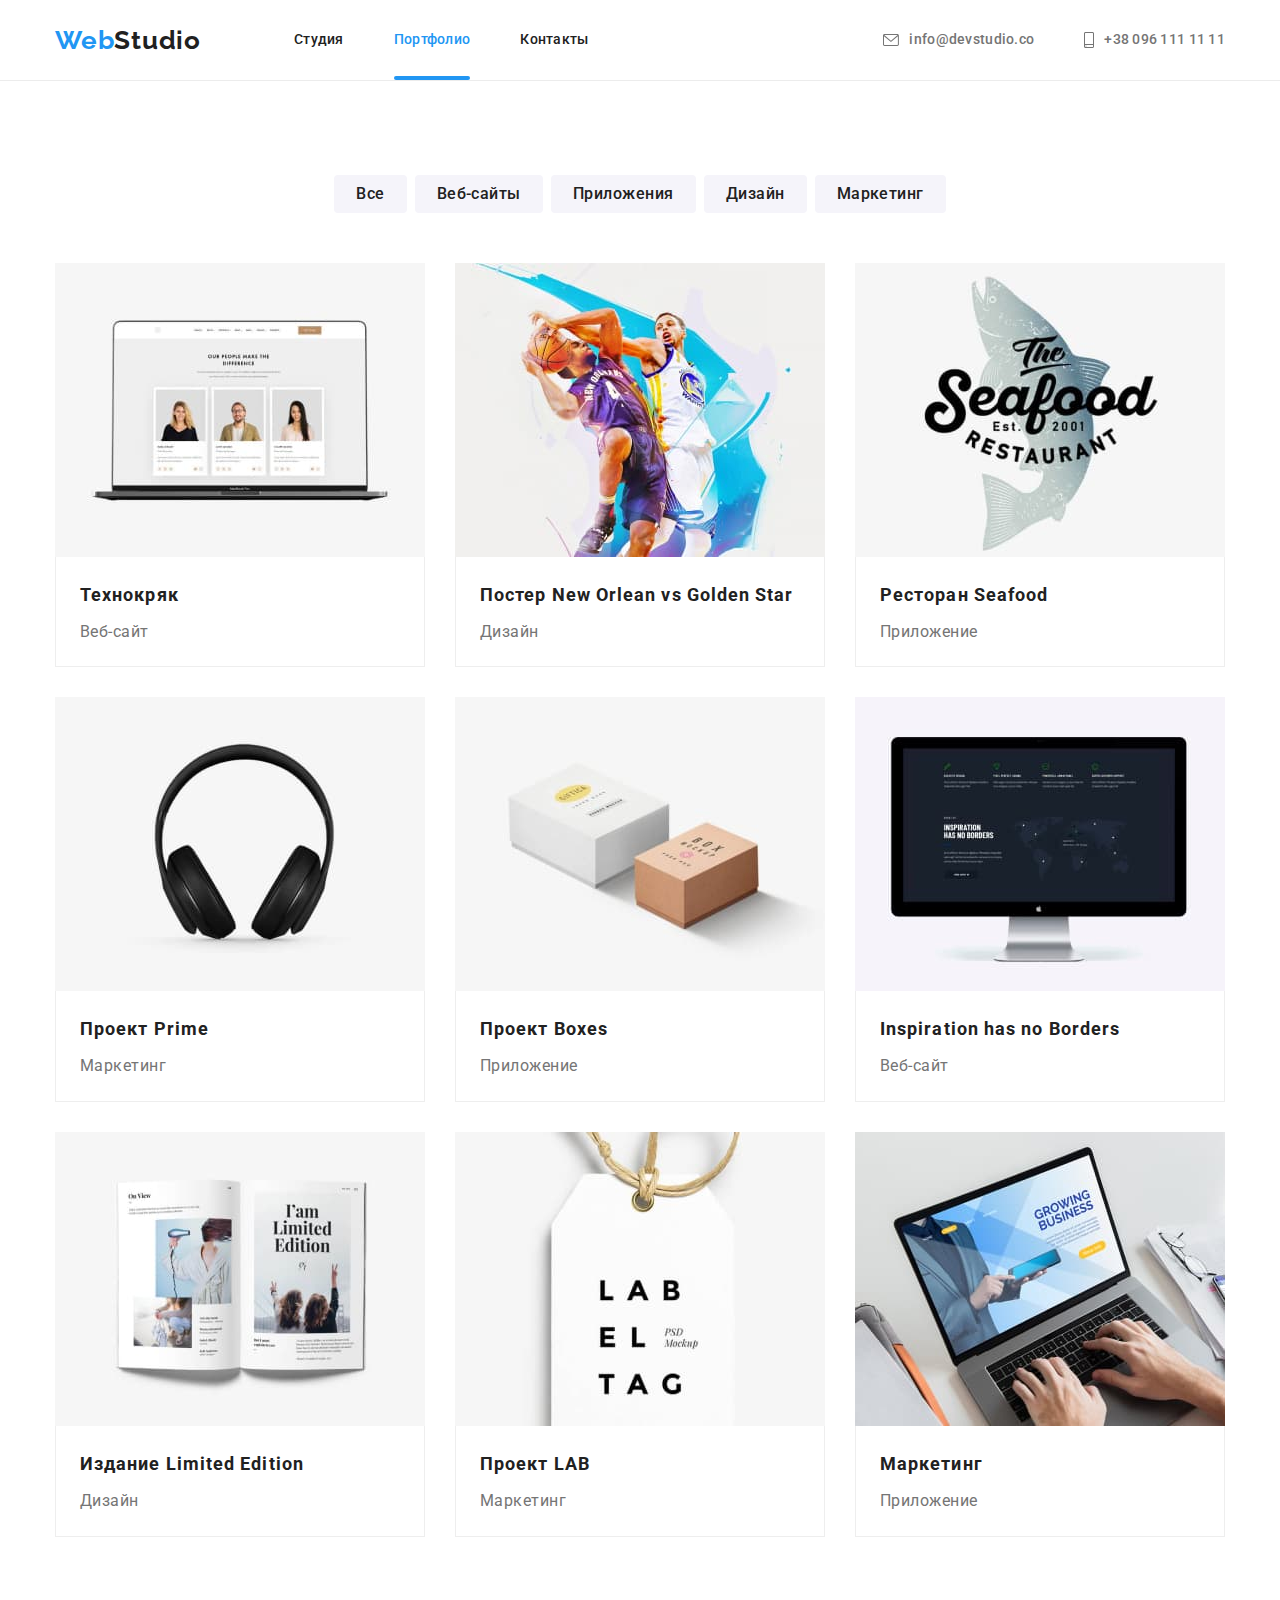
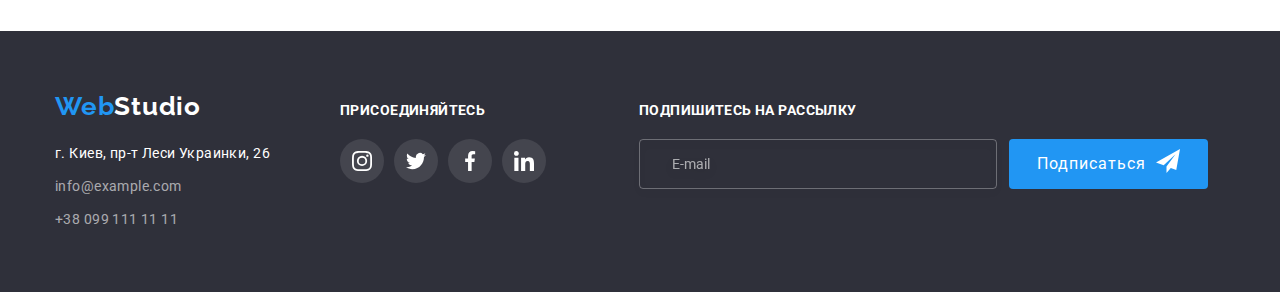
==== portfolio.html @ 31f130ba "скопійовано дз 7" ====
<!DOCTYPE html>
<html lang="ru">
  <head>
    <meta charset="UTF-8" />
    <meta http-equiv="X-UA-Compatible" content="IE=edge" />
    <meta name="viewport" content="width=device-width, initial-scale=1.0" />
    <title>Portfolio</title>
    <link
      rel="stylesheet"
      href="https://cdnjs.cloudflare.com/ajax/libs/modern-normalize/1.1.0/modern-normalize.min.css"
    />
    <link
      href="https://fonts.googleapis.com/css2?family=Raleway:wght@700&family=Roboto:wght@400;500;700;900&display=swap"
      rel="stylesheet"
    />
    <link rel="stylesheet" href="./css/main.min.css" />
  </head>
  <body>
    <!-- шапка страницы -->
	<header class="page-header">
		<div class="container page-header__container">
			<nav class="nav">
				<a href="./" class="logo">Web<span class="logo__part">Studio</span></a>
				<!-- навигация по сайту -->
				<ul class="nav__list list">
					<li class="nav__item">
						<a href="./index.html" class="nav__link ">Студия </a>
					</li>
					<li class="nav__item">
						<a href="./portfolio.html" class="nav__link nav__link--current">Портфолио</a>
					</li>
					<li class="nav__item">
						<a href="" class="nav__link">Контакты</a>
					</li>
				</ul>
			</nav>
	
			<!-- связаться c нами -->
			<ul class="contacts list">
				<li class="contacts__item">
					<a href="mailto:info@devstudio.com" class="contacts__link">
						<svg class="contacts__icon" width="16px" height="12px">
							<use href="./images/symbol-defs.svg#icon-mail"></use>
						</svg>
						info@devstudio.co
					</a>
				</li>
				<li class="contacts__item">
					<a href="tel:+380961111111" class="contacts__link">
						<svg class="contacts__icon" width="10px" height="16px">
							<use href="./images/symbol-defs.svg#icon-smartphone"></use>
						</svg>
						+38 096 111 11 11</a>
				</li>
			</ul>
		</div>
	</header>
    <main>
      <!-- Наши работы -->
      <section class="section project">
        <div class="container">
          <h1 class="visually-hidden">Наши работы</h1>
          <ul class="filter list">
            <li class="filter__item"><button class="filter__btn" type="button">Все</button></li>
            <li class="filter__item"><button class="filter__btn" type="button">Веб-сайты</button></li>
            <li class="filter__item"><button class="filter__btn" type="button">Приложения</button></li>
            <li class="filter__item"><button class="filter__btn" type="button">Дизайн</button></li>
            <li class="filter__item"><button class="filter__btn" type="button">Маркетинг</button></li>
          </ul>
          <ul class="project__list list">
            <li class="project__item">
              <a href="#" class="project__link">
                <div class="project__overlay">
                  <img
                    src="./images/portfolio/laptop.jpg"
                    alt="ноутбук"
                    width="370"
                  />
                  <div class="project__thumb">
                    <p class="project__description">
                      Ресурс предлагает комплексные предложения с разным уровнем
                      функционала и сервисов. Все это позволит посетителю
                      получить исчерпывающие сведения о компании или частном
                      лице.
                    </p>
                  </div>
                </div>
                <div class=" project__wraper">
                  <h2 class="project__title">Технокряк</h2>
                  <p class="project__text">Веб-сайт</p>
                </div>
              </a>
            </li>
            <li class="project__item">
              <a href="" class="project__link">
                <div class="project__overlay">
                  <img
                    src="./images/portfolio/basketballer.jpg"
                    alt="два баскетболиста"
                    width="370"
                  />
                  <div class="project__thumb">
                    <p class="project__description">
                      Ресурс предлагает комплексные предложения с разным уровнем
                      функционала и сервисов. Все это позволит посетителю
                      получить исчерпывающие сведения о компании или частном
                      лице.
                    </p>
                  </div>
                </div>
                <div class="project__wraper">
                  <h2 class="project__title">Постер New Orlean vs Golden Star</h2>
                  <p class="project__text">Дизайн</p>
                </div>
              </a>
            </li>
            <li class="project__item">
              <a href="#" class="project__link">
                <div class="project__overlay">
                  <img
                    src="./images/portfolio/seafood.jpg"
                    alt="рыба"
                    width="370"
                  />
                  <div class="project__thumb">
                    <p class="project__description">
                      Ресурс предлагает комплексные предложения с разным уровнем
                      функционала и сервисов. Все это позволит посетителю
                      получить исчерпывающие сведения о компании или частном
                      лице.
                    </p>
                  </div>
                </div>
                <div class="project__wraper">
                  <h2 class="project__title">Ресторан Seafood</h2>
                  <p class="project__text">Приложение</p>
                </div>
              </a>
            </li>
            <li class="project__item">
              <a href="" class="project__link">
                <div class="project__overlay">
                  <img
                    src="./images/portfolio/headphones.jpg"
                    alt="наушники"
                    width="370"
                  />
                  <div class="project__thumb">
                    <p class="project__description">
                      Ресурс предлагает комплексные предложения с разным уровнем
                      функционала и сервисов. Все это позволит посетителю
                      получить исчерпывающие сведения о компании или частном
                      лице.
                    </p>
                  </div>
                </div>
                <div class="project__wraper">
                  <h2 class="project__title">Проект Prime</h2>
                  <p class="project__text">Маркетинг</p>
                </div>
              </a>
            </li>
            <li class="project__item">
              <a href="#" class="project__link">
                <div class="project__overlay">
                  <img
                    src="./images/portfolio/boxes.jpg"
                    alt="две коробки"
                    width="370"
                  />
                  <div class="project__thumb">
                    <p class="project__description">
                      Ресурс предлагает комплексные предложения с разным уровнем
                      функционала и сервисов. Все это позволит посетителю
                      получить исчерпывающие сведения о компании или частном
                      лице.
                    </p>
                  </div>
                </div>
                <div class="project__wraper">
                  <h2 class="project__title">Проект Boxes</h2>
                  <p class="project__text">Приложение</p>
                </div>
              </a>
            </li>
            <li class="project__item">
              <a href="#" class="project__link">
                <div class="project__overlay">
                  <img
                    src="./images/portfolio/monitor.jpg"
                    alt="монитор"
                    width="370"
                  />
                  <div class="project__thumb">
                    <p class="project__description">
                      Ресурс предлагает комплексные предложения с разным уровнем
                      функционала и сервисов. Все это позволит посетителю
                      получить исчерпывающие сведения о компании или частном
                      лице.
                    </p>
                  </div>
                </div>
                <div class="project__wraper">
                  <h2 class="project__title">Inspiration has no Borders</h2>
                  <p class="project__text">Веб-сайт</p>
                </div>
              </a>
            </li>
            <li class="project__item">
              <a href="#" class="project__link">
                <div class="project__overlay">
                  <img
                    src="./images/portfolio/magazine.jpg"
                    alt="журнал"
                    width="370"
                  />
                  <div class="project__thumb">
                    <p class="project__description">
                      Ресурс предлагает комплексные предложения с разным уровнем
                      функционала и сервисов. Все это позволит посетителю
                      получить исчерпывающие сведения о компании или частном
                      лице.
                    </p>
                  </div>
                </div>
                <div class="project__wraper">
                  <h2 class="project__title">Издание Limited Edition</h2>
                  <p class="project__text">Дизайн</p>
                </div>
              </a>
            </li>
            <li class="project__item">
              <a href="#" class="project__link">
                <div class="project__overlay">
                  <img
                    src="./images/portfolio/label.jpg"
                    alt="ярлык"
                    width="370"
                  />
                  <div class="project__thumb">
                    <p class="project__description">
                      Ресурс предлагает комплексные предложения с разным уровнем
                      функционала и сервисов. Все это позволит посетителю
                      получить исчерпывающие сведения о компании или частном
                      лице.
                    </p>
                  </div>
                </div>
                <div class="project__wraper">
                  <h2 class="project__title">Проект LAB</h2>
                  <p class="project__text">Маркетинг</p>
                </div>
              </a>
            </li>
            <li class="project__item">
              <a href="#" class="project__link">
                <div class="project__overlay">
                  <img
                    src="./images/portfolio/hands.jpg"
                    alt="руки на ноутбуке"
                    width="370"
                  />
                  <div class="project__thumb">
                    <p class="project__description">
                      Ресурс предлагает комплексные предложения с разным уровнем
                      функционала и сервисов. Все это позволит посетителю
                      получить исчерпывающие сведения о компании или частном
                      лице.
                    </p>
                  </div>
                </div>
                <div class="project__wraper">
                  <h2 class="project__title">Маркетинг</h2>
                  <p class="project__text">Приложение</p>
                </div>
              </a>
            </li>
          </ul>
        </div>
      </section>
    </main>
	<footer class="footer">
		<div class="container footer__container">
			<div class="footer__item">
				<a href="./" class="logo logo--footer">Web<span class="logo__part logo__part--footer">Studio</span></a>
				<address class="address">
					<ul class="address__list list">
						<li class="address__item">
							<a class="address__link address__link--color " href="https://www.google.com.ua/maps/"
								target="_blank" rel="noopener noreferrer">г. Киев, пр-т Леси Украинки, 26</a>
						</li>
						<li class="address__item">
							<a class="address__link" href="mailto:info@example.com">info@example.com</a><br />
						</li>
						<li class="address__item">
							<a class="address__link" href="tel:+380991111111">+38 099 111 11 11</a>
						</li>
					</ul>
				</address>
			</div>
			<div class="join">
				<p class="footer-title">присоединяйтесь</p>
				<ul class="social list">
					<li class="social__items">
						<a href="" class="social__link" aria-label="instagram">
							<svg class="social__icon" width="20px" height="20px">
								<use href="./images/symbol-defs.svg#icon-instagram"></use>
							</svg>
						</a>
					</li>
					<li class="social__items">
						<a href="" class="social__link" aria-label="twitter">
							<svg class="social__icon" width="20px" height="20px">
								<use href="./images/symbol-defs.svg#icon-twitter"></use>
							</svg>
						</a>
					</li>
					<li class="social__items">
						<a href="" class="social__link">
							<svg class="social__icon" width="20px" height="20px" aria-label="facebook">
								<use href="./images/symbol-defs.svg#icon-facebook"></use>
							</svg>
						</a>
					</li>
					<li class="social__items">
						<a href="" class="social__link">
							<svg class="social__icon" width="20px" height="20px" aria-label="linkedin">
								<use href="./images/symbol-defs.svg#icon-linkedin"></use>
							</svg>
						</a>
					</li>
				</ul>
			</div>
	
			<div class="subscribe">
				<p class="footer-title ">подпишитесь на рассылку</p>
	
				<form class="subscribe__form">
					<label for="email-subscribe"></label>
					<input class="subscribe__input" type="email" name="email" id="email-subscribe" placeholder="E-mail" />
					<button class="subscribe__btn" type="submit">
						Подписаться
						<svg class="subscribe__icon" width="24px" height="24px">
							<use href="./images/symbol-defs_2.svg#icon-send"></use>
						</svg>
					</button>
				</form>
	
		</div>
	
	
		</div>
	</footer>
  </body>
</html>
---- css/main.min.css ----
@import"https://fonts.googleapis.com/css2?family=Raleway:ital,wght@0,700;1,700&family=Roboto:wght@400;500;700;900&display=swap";.subscribe__btn,.form__btn,.hero__button{display:inline-block;border-radius:4px;border:none;cursor:pointer;letter-spacing:.06em;margin-left:12px;font-size:16px;line-height:1.87;background-color:#2196f3;color:#fff;transition:box-shadow 250ms cubic-bezier(0.4, 0, 0.2, 1)}.subscribe__btn:focus,.form__btn:focus,.hero__button:focus,.subscribe__btn:hover,.form__btn:hover,.hero__button:hover{box-shadow:0px 4px 4px rgba(0,0,0,.15)}.filter,.client__link,.network__link,.skills__card,.nav{display:flex;align-items:center;justify-content:center}h1,h2,h3,p{margin:0;padding:0}img{display:block}a{text-decoration:none}.container{width:1200px;padding-left:15px;padding-right:15px;margin:0 auto}.visually-hidden{position:absolute;white-space:nowrap;width:1px;height:1px;overflow:hidden;border:0;padding:0;clip:rect(0 0 0 0);-webkit-clip-path:inset(50%);clip-path:inset(50%);margin:-1px}.section{padding:94px 0}.caption-section{color:#212121;font-weight:700;font-size:36px;line-height:1.17;text-align:center;margin-bottom:50px}.footer-title{text-transform:uppercase;color:#fff;line-height:1.14;font-weight:700}.list{list-style:none;margin:0;padding:0}.logo{display:block;color:#2196f3;font-family:Raleway,sans-serif;font-weight:700;font-size:26px;line-height:1.19;letter-spacing:.03em}.logo--footer{margin-bottom:20px}.logo__part{color:#212121}.logo__part--footer{color:#fff}.page-header{background-color:#fff;border-bottom:1px solid #ececec}.page-header__container{display:flex;align-items:center}.nav__list{display:flex;margin-left:93px}.nav__item:not(:last-child){margin-right:50px}.nav__link{color:#212121;font-weight:500;font-size:14px;line-height:1.14;letter-spacing:.02em;display:block;padding-top:32px;padding-bottom:32px;transition:color 250ms cubic-bezier(0.4, 0, 0.2, 1)}.nav__link:hover,.nav__link:focus{color:#2196f3}.nav__link--current{position:relative;color:#2196f3}.nav__link--current::after{display:block;content:" ";width:100%;height:4px;background-color:#2196f3;border-radius:2px;position:absolute;bottom:0;left:0}.contacts{margin-left:auto;padding-top:30px;padding-bottom:30px;display:flex}.contacts__item+.contacts__item{margin-left:50px}.contacts__link{display:flex;align-items:center;color:#757575;font-weight:500;font-size:14px;line-height:1.14;letter-spacing:.02em;transition:color 250ms cubic-bezier(0.4, 0, 0.2, 1)}.contacts__link:hover,.contacts__link:focus{color:#2196f3}.contacts__icon{fill:currentColor;margin-right:10px}.hero{max-width:1600px;margin-left:auto;margin-right:auto;background-color:#2f303a;background-image:linear-gradient(to right, rgba(47, 48, 58, 0.4), rgba(47, 48, 58, 0.4)),url(../images/overlay\ img.jpg);background-repeat:no-repeat;background-size:cover;background-position:center;padding-top:200px;padding-bottom:200px;text-align:center}.hero__title{color:#fff;font-weight:900;font-size:44px;line-height:1.36;text-transform:uppercase;letter-spacing:.06em;max-width:696px;margin:0 auto}.hero__button{margin-top:30px;padding:10px 32px}.skills{padding-top:89px;padding-bottom:0}.skills__list{display:flex}.skills__item:not(:last-child){margin-right:30px}.skills__card{width:270px;height:120px;margin-bottom:30px;background-color:#f5f4fa;border-radius:4px}.skills__title{color:#212121;font-weight:500;font-size:14px;line-height:1.17;text-transform:uppercase}.skills__text{max-width:270px;margin-top:10px}.work__list{display:flex;gap:30px}.work__item{position:relative}.work__text{font-weight:700;line-height:1.14;text-align:center;text-transform:uppercase;color:#fff;padding-top:27px;padding-bottom:27px;height:70px;width:100%;background-color:rgba(47,48,58,.8);position:absolute;bottom:0}.team{background-color:#f5f4fa}.team__list{display:flex;gap:30px}.worker{background-color:#fff;border-radius:0px 0px 4px 4px;transition:box-shadow 250ms cubic-bezier(0.4, 0, 0.2, 1)}.worker:hover,.worker:focus{box-shadow:0px 1px 3px rgba(0,0,0,.12),0px 1px 1px rgba(0,0,0,.14),0px 2px 1px rgba(0,0,0,.2)}.worker__field{text-align:center;padding-top:30px;padding-bottom:30px}.worker__name{color:#212121;font-weight:500;font-size:16px;line-height:1.19}.worker__job{font-size:16px;line-height:1.19;margin-top:10px}.network{display:flex;padding-left:32px;padding-right:32px;margin-top:16px}.network__item:not(:last-child){margin-right:10px}.network__link{width:44px;height:44px;border-radius:50px;background-color:#fff;color:#afb1b8;transition:background-color 250ms cubic-bezier(0.4, 0, 0.2, 1),color 250ms cubic-bezier(0.4, 0, 0.2, 1)}.network__link:hover,.network__link:focus{background-color:#2196f3;color:#fff}.network__icon{fill:currentColor}.client{display:flex;margin-top:50px}.client__item:not(:last-child){margin-right:30px}.client__link{width:170px;height:92px;border:1px solid #afb1b8;border-radius:4px;color:#afb1b8;transition:border-color 250ms cubic-bezier(0.4, 0, 0.2, 1),color 250ms cubic-bezier(0.4, 0, 0.2, 1)}.client__link:hover,.client__link:focus{border-color:#2196f3;color:#2196f3}.client__icon{fill:currentColor}.filter{margin-bottom:50px}.filter__btn{font-weight:500;font-size:16px;line-height:1.6;text-align:center;letter-spacing:.03em;color:#212121;background-color:#f5f4fa;border-radius:4px;cursor:pointer;border-color:#f5f4fa;border:none;padding:6px 22px;transition:color 250ms cubic-bezier(0.4, 0, 0.2, 1),background-color 250ms cubic-bezier(0.4, 0, 0.2, 1),border-color 250ms cubic-bezier(0.4, 0, 0.2, 1),box-shadow 250ms cubic-bezier(0.4, 0, 0.2, 1)}.filter__btn:hover,.filter__btn:focus{color:#fff;background-color:#2196f3;border-color:#2196f3;box-shadow:0px 3px 1px rgba(0,0,0,.1),0px 1px 2px rgba(0,0,0,.08),0px 2px 2px rgba(0,0,0,.12)}.filter__item:not(:last-child){margin-right:8px}.project__list{display:flex;flex-wrap:wrap}.project__item{margin-right:30px;margin-bottom:30px;transition:box-shadow 250ms cubic-bezier(0.4, 0, 0.2, 1)}.project__item:nth-child(3n){margin-right:0}.project__item:nth-last-child(-n+3){margin-bottom:0}.project__link{display:block;transition:box-shadow 250ms cubic-bezier(0.4, 0, 0.2, 1)}.project__link:hover,.project__link:focus{box-shadow:0px 1px 1px rgba(0,0,0,.12),0px 4px 4px rgba(0,0,0,.06),1px 4px 6px rgba(0,0,0,.16)}.project__thumb{position:absolute;bottom:-1px;left:0;width:100%;height:100%;background-color:rgba(33,150,243,.9);transition:transform 250ms cubic-bezier(0.4, 0, 0.2, 1);transform:translateY(100%)}.project__link:hover .project__thumb,.project__link:focus .project__thumb{transform:translateY(0%)}.project__wraper{background-color:#fff;border-style:solid;border-color:#eee;border-top-width:0px;border-bottom:1px solid #eee;border-left:1px solid #eee;border-right:1px solid #eee;padding-top:20px;padding-bottom:20px;padding-left:24px}.project__overlay{position:relative;overflow:hidden}.project__description{font-size:18px;line-height:1.55;color:#fff;text-align:left;padding:63px 24px}.project__title{font-weight:700;font-size:18px;line-height:2;letter-spacing:.06em;color:#212121}.project__text{font-size:16px;line-height:1.87;letter-spacing:.03em;color:#757575;margin-top:4px}.backdrop{position:fixed;top:0;bottom:0;left:0;right:0;background-color:rgba(0,0,0,.2);opacity:1;transition:all 250ms cubic-bezier(0.4, 0, 0.2, 1);z-index:20}.backdrop.is-hidden .modal{transform:translate(-50%, -50%) scale(0.9)}.modal{position:absolute;top:50%;left:50%;transform:translate(-50%, -50%) scale(1);width:528px;height:581px;background-color:#fff;box-shadow:0px 1px 3px rgba(0,0,0,.12),0px 1px 1px rgba(0,0,0,.14),0px 2px 1px rgba(0,0,0,.2);border-radius:4px;padding:40px}.modal__btn{display:flex;border-radius:50px;position:absolute;right:8px;top:8px;width:30px;height:30px;cursor:pointer;justify-content:center;align-items:center;border:1px solid rgba(0,0,0,.1);background-color:#fff;color:#000;transition:color 250ms cubic-bezier(0.4, 0, 0.2, 1)}.modal__btn:hover,.modal__btn:focus{color:#2196f3}.modal__icon{fill:currentColor}.form__title{font-weight:700;font-size:20px;line-height:1.15;text-align:center;color:#212121;margin-bottom:12px}.form__title::first-letter{text-transform:uppercase}.form__wrapper{display:flex;flex-direction:column}.form__wrapper:not(:last-child){margin-bottom:10px}.form__icon-wrapper{position:relative}.form__input{border:1px solid rgba(33,33,33,.2);border-radius:4px;height:40px;width:100%;padding-left:42px;outline:rgba(0,0,0,0);transition:border 250ms cubic-bezier(0.4, 0, 0.2, 1)}.form__input:focus{border:1px solid #2196f3}.form__icon{position:absolute;top:50%;left:12px;transform:translatey(-50%);fill:#000;transition:fill 250ms cubic-bezier(0.4, 0, 0.2, 1)}.form__input:focus~.form__icon{fill:#2196f3}.form__label{line-height:1.17;margin-bottom:4px;letter-spacing:.01em;font-size:12px;color:#757575}.form__textarea{border:1px solid rgba(33,33,33,.2);border-radius:4px;height:120px;width:100%;padding:12px 16px;resize:none;outline:rgba(0,0,0,0);transition:border 250ms cubic-bezier(0.4, 0, 0.2, 1)}.form__textarea:focus{border:1px solid #2196f3}.form__textarea::-moz-placeholder{color:rgba(117,117,117,.5)}.form__textarea:-ms-input-placeholder{color:rgba(117,117,117,.5)}.form__textarea::placeholder{color:rgba(117,117,117,.5)}.checkbox{display:flex;justify-content:center;margin-top:20px}.checkbox__icon{border:1.7px solid #000;border-radius:4px;margin-right:8px;transition:border 250ms cubic-bezier(0.4, 0, 0.2, 1)}.checkbox__input{position:absolute;width:1px;height:1px;margin:-1px;bottom:0;padding:0;clip:rect(0 0 0 0);overflow:hidden}.checkbox__input:checked+.checkbox__label .checkbox__icon{background-color:#2196f3;border:1.7px solid #2196f3}.checkbox__label{font-size:14px;line-height:1.7;display:flex;align-items:center;color:#757575}.checkbox__link{text-decoration:underline;color:#2196f3}.form__btn{display:flex;font-weight:700;padding:10px 55px;margin-top:30px;margin-left:auto;margin-right:auto}.footer{background-color:#2f303a;padding-top:60px;padding-bottom:60px;font-style:normal}.footer__container{display:flex;align-items:baseline}.address_list{font-style:normal;font-weight:400;font-size:14px;line-height:1.71;letter-spacing:.03em}.address__item{display:block}.address__item:not(:last-child){margin-bottom:9px}.address__link{color:rgba(255,255,255,.6);transition:color 250ms cubic-bezier(0.4, 0, 0.2, 1);font-style:normal}.address__link:hover,.address__link:focus{color:#2196f3}.address__link--color{color:#fff}.join{margin-left:70px}.social{display:flex;margin-top:20px}.social__items:not(:last-child){margin-right:10px}.social__link{display:flex;justify-content:center;align-items:center;width:44px;height:44px;border-radius:50px;background:rgba(255,255,255,.1);color:#fff;transition:background-color 250ms cubic-bezier(0.4, 0, 0.2, 1)}.social__link:hover,.social__link:focus{background-color:#2196f3}.social__icon{fill:currentColor}.subscribe{margin-left:93px}.subscribe__form{margin-top:20px;display:flex}.subscribe__icon{margin-left:10px}.subscribe__input{border:1px solid rgba(255,255,255,.3);filter:drop-shadow(0px 4px 4px rgba(0, 0, 0, 0.15));border-radius:4px;width:358px;padding-left:16px;background-color:inherit;color:#fff}.subscribe__input::-moz-placeholder{color:rgba(255,255,255,.6);padding-top:15px;padding-bottom:15px;padding-left:16px}.subscribe__input:-ms-input-placeholder{color:rgba(255,255,255,.6);padding-top:15px;padding-bottom:15px;padding-left:16px}.subscribe__input::placeholder{color:rgba(255,255,255,.6);padding-top:15px;padding-bottom:15px;padding-left:16px}.subscribe__btn{display:flex;border-radius:4px;padding:10px 28px;margin-left:12px}body{background-color:#fff;font-family:Roboto,sans-serif;color:#757575;letter-spacing:.03em;font-size:14px;line-height:1.71}/*# sourceMappingURL=main.min.css.map */
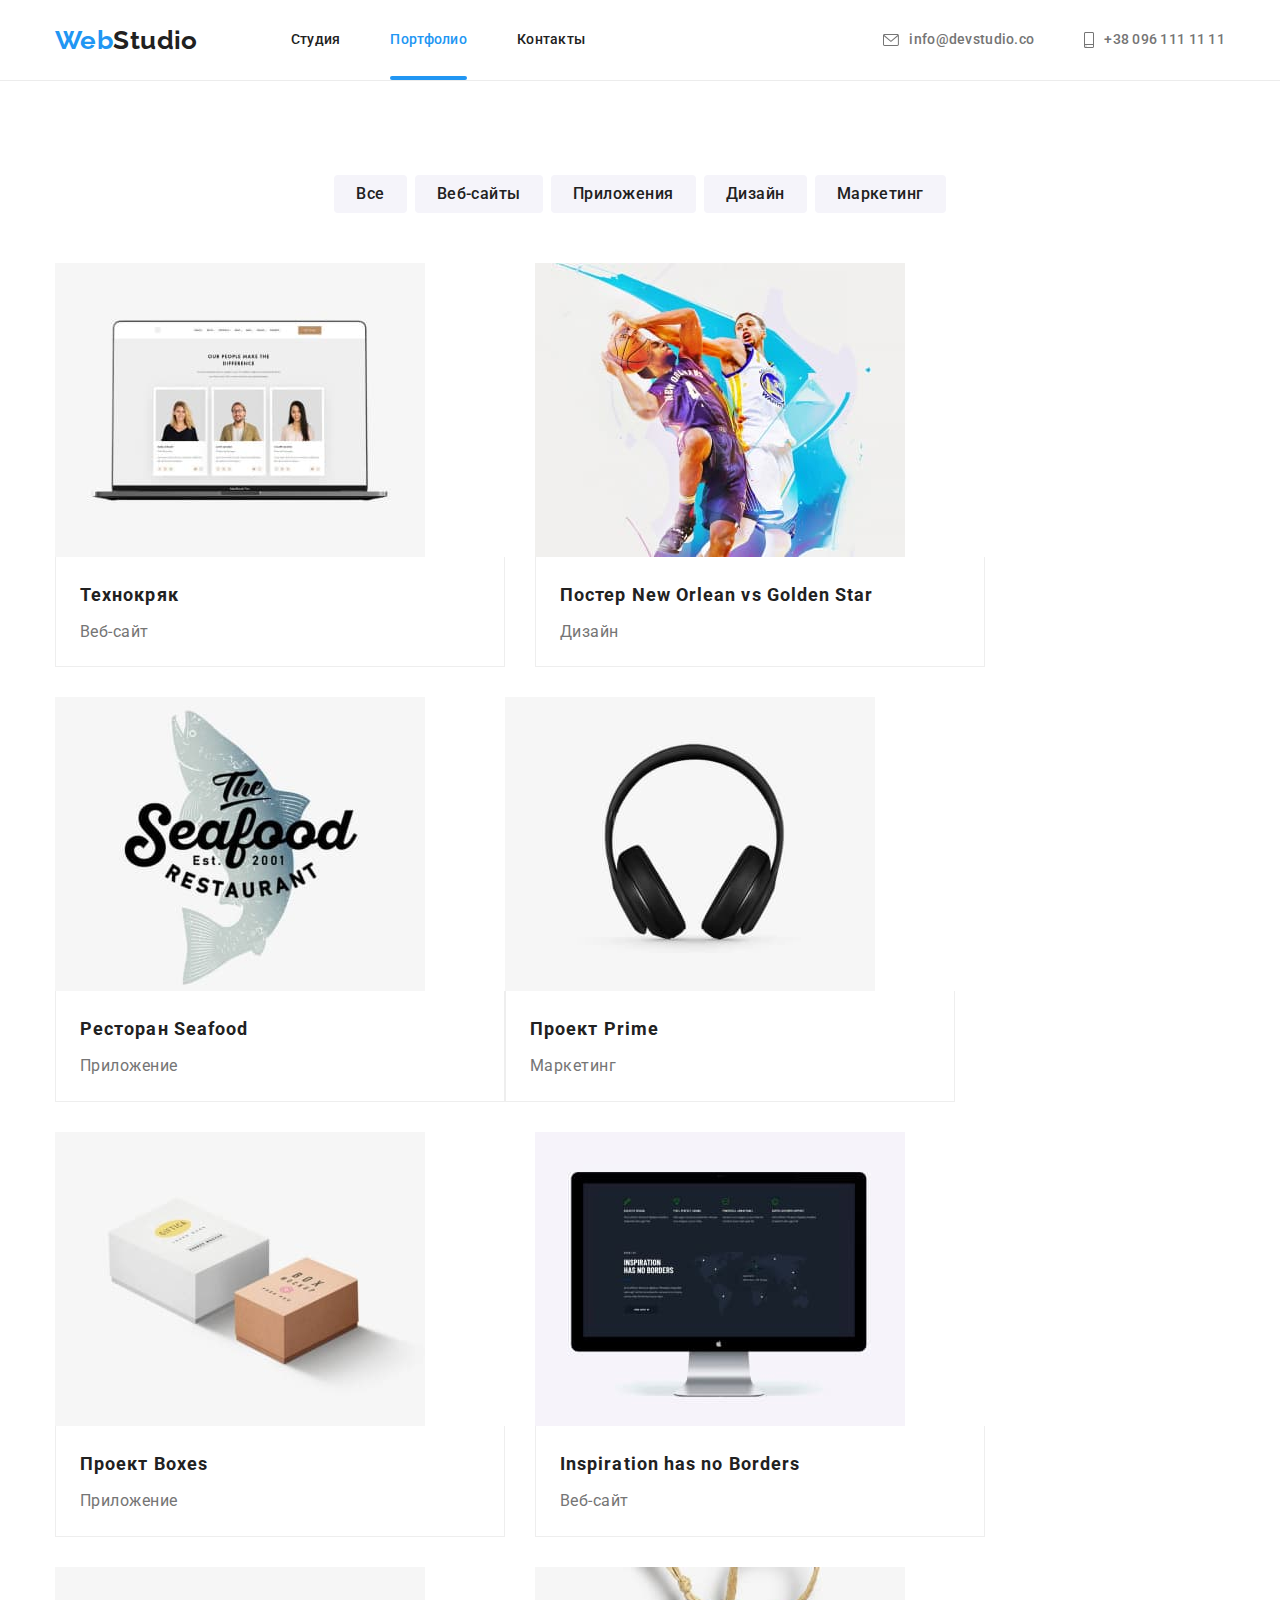
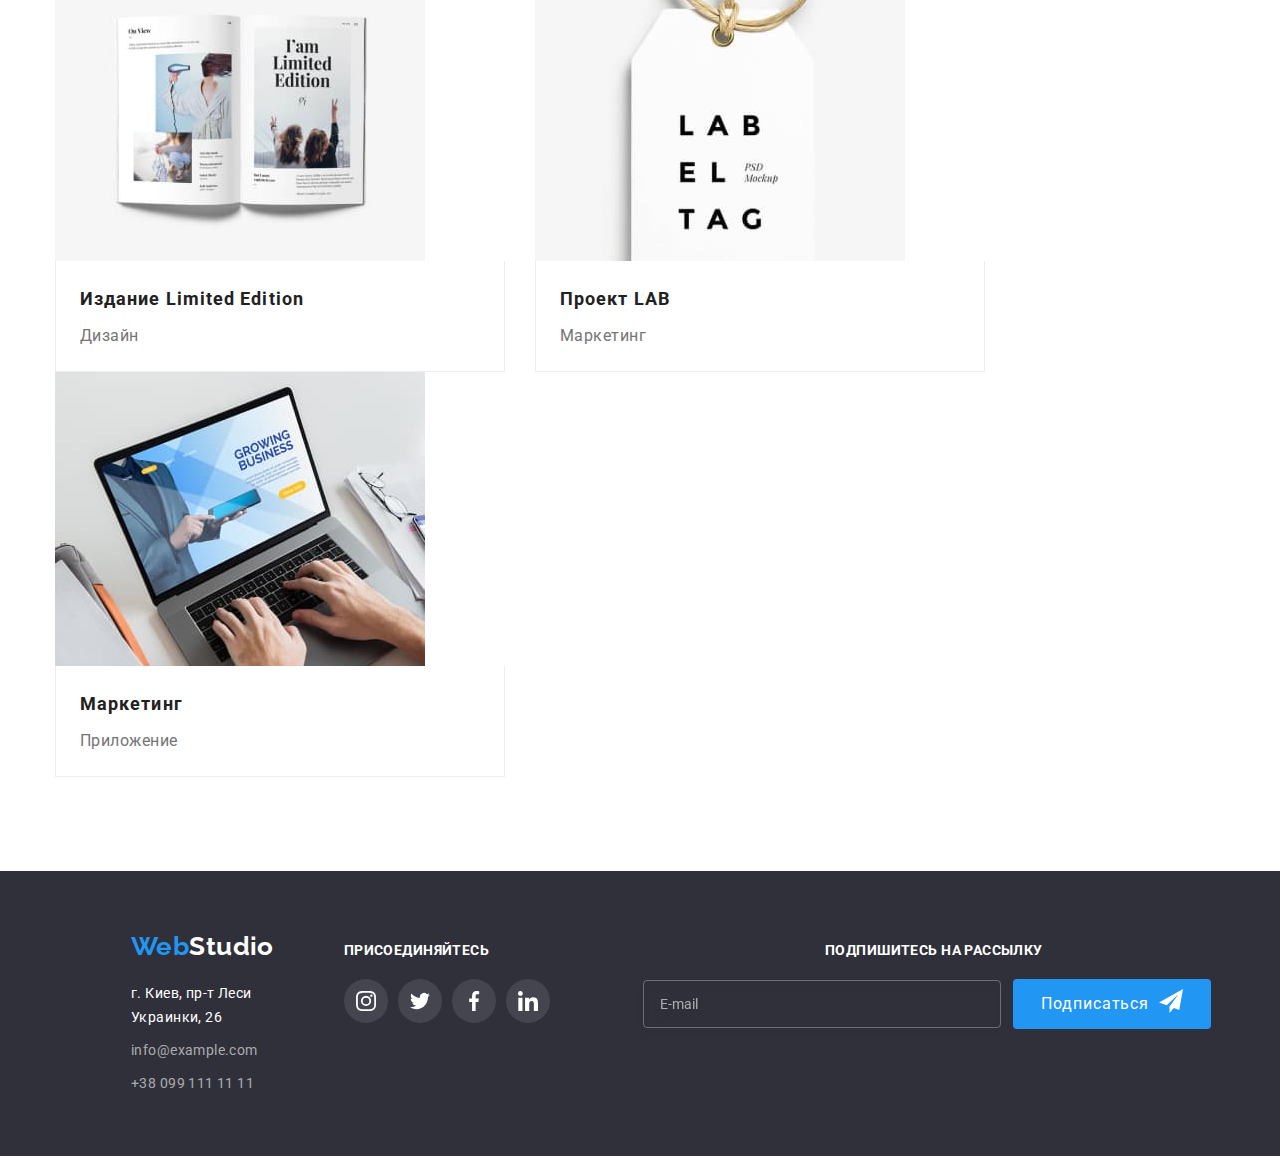
==== commit a8f25835: "выполнен адаптив" ====
--- a/portfolio.html
+++ b/portfolio.html
@@ -18,43 +18,115 @@
   <body>
     <!-- шапка страницы -->
 	<header class="page-header">
-		<div class="container page-header__container">
-			<nav class="nav">
-				<a href="./" class="logo">Web<span class="logo__part">Studio</span></a>
-				<!-- навигация по сайту -->
-				<ul class="nav__list list">
-					<li class="nav__item">
-						<a href="./index.html" class="nav__link ">Студия </a>
-					</li>
-					<li class="nav__item">
-						<a href="./portfolio.html" class="nav__link nav__link--current">Портфолио</a>
-					</li>
-					<li class="nav__item">
-						<a href="" class="nav__link">Контакты</a>
-					</li>
-				</ul>
-			</nav>
-	
-			<!-- связаться c нами -->
-			<ul class="contacts list">
-				<li class="contacts__item">
-					<a href="mailto:info@devstudio.com" class="contacts__link">
-						<svg class="contacts__icon" width="16px" height="12px">
-							<use href="./images/symbol-defs.svg#icon-mail"></use>
-						</svg>
-						info@devstudio.co
-					</a>
-				</li>
-				<li class="contacts__item">
-					<a href="tel:+380961111111" class="contacts__link">
-						<svg class="contacts__icon" width="10px" height="16px">
-							<use href="./images/symbol-defs.svg#icon-smartphone"></use>
-						</svg>
-						+38 096 111 11 11</a>
-				</li>
-			</ul>
-		</div>
-	</header>
+      <div class="container page-header__container">
+        <nav class="nav">
+          <a href="./" class="logo"
+            >Web<span class="logo__part">Studio</span></a
+          >
+          <button
+            class="nav__button"
+            aria-expanded="false"
+            type="button"
+            data-menu-button
+          >
+            <svg
+              width=" 40px"
+              height="40px"
+              aria-label="переключатель мобильного меню"
+              aria-controls="menu-container"
+            >
+              <use
+                class="icon-menu"
+                href="./images/symbol-defs_2.svg#icon-menu"
+              ></use>
+              <use
+                class="icon-cross"
+                href="./images/symbol-defs_2.svg#icon-cross"
+              ></use>
+            </svg>
+          </button>
+          <div class="menu-container" id="menu-container" data-menu>
+            <div class="mb-wraper">
+              <ul class="mb-nav list">
+                <li class="mb-nav__item">
+                  <a class="mb-nav__link" href="./index.html">Студия</a>
+                </li>
+                <li class="mb-nav__item">
+                  <a class="mb-nav__link" href="./portfolio.html">Портфолио</a>
+                </li>
+                <li class="mb-nav__item">
+                  <a class="mb-nav__link" href="#">Контакты</a>
+                </li>
+              </ul>
+              <ul class="mb-contacts list">
+                <li class="mb-contacts__item">
+                  <a href="mailto:info@devstudio.com" class="mb-contacts__link">
+                    info@devstudio.co</a
+                  >
+                </li>
+                <li class="mb-contacts__item">
+                  <a href="tel:+380961111111" class="mb-contacts__link">
+                    +38 096 111 11 11</a
+                  >
+                </li>
+              </ul>
+                <ul class="mb-networks list">
+                  <li class="mb-networks__item">
+                    <a class="mb-networks__link" href="#">Instagram</a>
+                  </li>
+                  <li class="mb-networks__item">
+                    <a class="mb-networks__link" href="#">Twitter</a>
+                  </li>
+                  <li class="mb-networks__item">
+                    <a class="mb-networks__link" href="#">Facebook</a>
+                  </li>
+                  <li class="mb-networks__item">
+                    <a class="mb-networks__link" href="#">LinkedIn</a>
+                  </li>
+                </ul>         
+            </div>
+			   
+              
+          </div>
+          <!-- навигация по сайту -->
+
+          <ul class="nav__list list">
+            <li class="nav__item">
+              <a href="./index.html" class="nav__link "
+                >Студия
+              </a>
+            </li>
+            <li class="nav__item">
+              <a href="./portfolio.html" class="nav__link nav__link--current">Портфолио</a>
+            </li>
+            <li class="nav__item">
+              <a href="" class="nav__link">Контакты</a>
+            </li>
+          </ul>
+        </nav>
+
+        <!-- связаться c нами -->
+
+        <ul class="contacts list">
+          <li class="contacts__item">
+            <a href="mailto:info@devstudio.com" class="contacts__link">
+              <svg class="contacts__icon" width="16px" height="12px">
+                <use href="./images/symbol-defs.svg#icon-mail"></use>
+              </svg>
+              info@devstudio.co
+            </a>
+          </li>
+          <li class="contacts__item">
+            <a href="tel:+380961111111" class="contacts__link">
+              <svg class="contacts__icon" width="10px" height="16px">
+                <use href="./images/symbol-defs.svg#icon-smartphone"></use>
+              </svg>
+              +38 096 111 11 11</a
+            >
+          </li>
+        </ul>
+      </div>
+    </header>
     <main>
       <!-- Наши работы -->
       <section class="section project">
@@ -92,7 +164,7 @@
               </a>
             </li>
             <li class="project__item">
-              <a href="" class="project__link">
+              <a href="#" class="project__link">
                 <div class="project__overlay">
                   <img
                     src="./images/portfolio/basketballer.jpg"
@@ -351,5 +423,6 @@
 	
 		</div>
 	</footer>
+	<script src="./mobile-menu.js"></script>
   </body>
 </html>
--- a/css/main.min.css
+++ b/css/main.min.css
@@ -1 +1 @@
-@import"https://fonts.googleapis.com/css2?family=Raleway:ital,wght@0,700;1,700&family=Roboto:wght@400;500;700;900&display=swap";.subscribe__btn,.form__btn,.hero__button{display:inline-block;border-radius:4px;border:none;cursor:pointer;letter-spacing:.06em;margin-left:12px;font-size:16px;line-height:1.87;background-color:#2196f3;color:#fff;transition:box-shadow 250ms cubic-bezier(0.4, 0, 0.2, 1)}.subscribe__btn:focus,.form__btn:focus,.hero__button:focus,.subscribe__btn:hover,.form__btn:hover,.hero__button:hover{box-shadow:0px 4px 4px rgba(0,0,0,.15)}.filter,.client__link,.network__link,.skills__card,.nav{display:flex;align-items:center;justify-content:center}h1,h2,h3,p{margin:0;padding:0}img{display:block}a{text-decoration:none}.container{width:1200px;padding-left:15px;padding-right:15px;margin:0 auto}.visually-hidden{position:absolute;white-space:nowrap;width:1px;height:1px;overflow:hidden;border:0;padding:0;clip:rect(0 0 0 0);-webkit-clip-path:inset(50%);clip-path:inset(50%);margin:-1px}.section{padding:94px 0}.caption-section{color:#212121;font-weight:700;font-size:36px;line-height:1.17;text-align:center;margin-bottom:50px}.footer-title{text-transform:uppercase;color:#fff;line-height:1.14;font-weight:700}.list{list-style:none;margin:0;padding:0}.logo{display:block;color:#2196f3;font-family:Raleway,sans-serif;font-weight:700;font-size:26px;line-height:1.19;letter-spacing:.03em}.logo--footer{margin-bottom:20px}.logo__part{color:#212121}.logo__part--footer{color:#fff}.page-header{background-color:#fff;border-bottom:1px solid #ececec}.page-header__container{display:flex;align-items:center}.nav__list{display:flex;margin-left:93px}.nav__item:not(:last-child){margin-right:50px}.nav__link{color:#212121;font-weight:500;font-size:14px;line-height:1.14;letter-spacing:.02em;display:block;padding-top:32px;padding-bottom:32px;transition:color 250ms cubic-bezier(0.4, 0, 0.2, 1)}.nav__link:hover,.nav__link:focus{color:#2196f3}.nav__link--current{position:relative;color:#2196f3}.nav__link--current::after{display:block;content:" ";width:100%;height:4px;background-color:#2196f3;border-radius:2px;position:absolute;bottom:0;left:0}.contacts{margin-left:auto;padding-top:30px;padding-bottom:30px;display:flex}.contacts__item+.contacts__item{margin-left:50px}.contacts__link{display:flex;align-items:center;color:#757575;font-weight:500;font-size:14px;line-height:1.14;letter-spacing:.02em;transition:color 250ms cubic-bezier(0.4, 0, 0.2, 1)}.contacts__link:hover,.contacts__link:focus{color:#2196f3}.contacts__icon{fill:currentColor;margin-right:10px}.hero{max-width:1600px;margin-left:auto;margin-right:auto;background-color:#2f303a;background-image:linear-gradient(to right, rgba(47, 48, 58, 0.4), rgba(47, 48, 58, 0.4)),url(../images/overlay\ img.jpg);background-repeat:no-repeat;background-size:cover;background-position:center;padding-top:200px;padding-bottom:200px;text-align:center}.hero__title{color:#fff;font-weight:900;font-size:44px;line-height:1.36;text-transform:uppercase;letter-spacing:.06em;max-width:696px;margin:0 auto}.hero__button{margin-top:30px;padding:10px 32px}.skills{padding-top:89px;padding-bottom:0}.skills__list{display:flex}.skills__item:not(:last-child){margin-right:30px}.skills__card{width:270px;height:120px;margin-bottom:30px;background-color:#f5f4fa;border-radius:4px}.skills__title{color:#212121;font-weight:500;font-size:14px;line-height:1.17;text-transform:uppercase}.skills__text{max-width:270px;margin-top:10px}.work__list{display:flex;gap:30px}.work__item{position:relative}.work__text{font-weight:700;line-height:1.14;text-align:center;text-transform:uppercase;color:#fff;padding-top:27px;padding-bottom:27px;height:70px;width:100%;background-color:rgba(47,48,58,.8);position:absolute;bottom:0}.team{background-color:#f5f4fa}.team__list{display:flex;gap:30px}.worker{background-color:#fff;border-radius:0px 0px 4px 4px;transition:box-shadow 250ms cubic-bezier(0.4, 0, 0.2, 1)}.worker:hover,.worker:focus{box-shadow:0px 1px 3px rgba(0,0,0,.12),0px 1px 1px rgba(0,0,0,.14),0px 2px 1px rgba(0,0,0,.2)}.worker__field{text-align:center;padding-top:30px;padding-bottom:30px}.worker__name{color:#212121;font-weight:500;font-size:16px;line-height:1.19}.worker__job{font-size:16px;line-height:1.19;margin-top:10px}.network{display:flex;padding-left:32px;padding-right:32px;margin-top:16px}.network__item:not(:last-child){margin-right:10px}.network__link{width:44px;height:44px;border-radius:50px;background-color:#fff;color:#afb1b8;transition:background-color 250ms cubic-bezier(0.4, 0, 0.2, 1),color 250ms cubic-bezier(0.4, 0, 0.2, 1)}.network__link:hover,.network__link:focus{background-color:#2196f3;color:#fff}.network__icon{fill:currentColor}.client{display:flex;margin-top:50px}.client__item:not(:last-child){margin-right:30px}.client__link{width:170px;height:92px;border:1px solid #afb1b8;border-radius:4px;color:#afb1b8;transition:border-color 250ms cubic-bezier(0.4, 0, 0.2, 1),color 250ms cubic-bezier(0.4, 0, 0.2, 1)}.client__link:hover,.client__link:focus{border-color:#2196f3;color:#2196f3}.client__icon{fill:currentColor}.filter{margin-bottom:50px}.filter__btn{font-weight:500;font-size:16px;line-height:1.6;text-align:center;letter-spacing:.03em;color:#212121;background-color:#f5f4fa;border-radius:4px;cursor:pointer;border-color:#f5f4fa;border:none;padding:6px 22px;transition:color 250ms cubic-bezier(0.4, 0, 0.2, 1),background-color 250ms cubic-bezier(0.4, 0, 0.2, 1),border-color 250ms cubic-bezier(0.4, 0, 0.2, 1),box-shadow 250ms cubic-bezier(0.4, 0, 0.2, 1)}.filter__btn:hover,.filter__btn:focus{color:#fff;background-color:#2196f3;border-color:#2196f3;box-shadow:0px 3px 1px rgba(0,0,0,.1),0px 1px 2px rgba(0,0,0,.08),0px 2px 2px rgba(0,0,0,.12)}.filter__item:not(:last-child){margin-right:8px}.project__list{display:flex;flex-wrap:wrap}.project__item{margin-right:30px;margin-bottom:30px;transition:box-shadow 250ms cubic-bezier(0.4, 0, 0.2, 1)}.project__item:nth-child(3n){margin-right:0}.project__item:nth-last-child(-n+3){margin-bottom:0}.project__link{display:block;transition:box-shadow 250ms cubic-bezier(0.4, 0, 0.2, 1)}.project__link:hover,.project__link:focus{box-shadow:0px 1px 1px rgba(0,0,0,.12),0px 4px 4px rgba(0,0,0,.06),1px 4px 6px rgba(0,0,0,.16)}.project__thumb{position:absolute;bottom:-1px;left:0;width:100%;height:100%;background-color:rgba(33,150,243,.9);transition:transform 250ms cubic-bezier(0.4, 0, 0.2, 1);transform:translateY(100%)}.project__link:hover .project__thumb,.project__link:focus .project__thumb{transform:translateY(0%)}.project__wraper{background-color:#fff;border-style:solid;border-color:#eee;border-top-width:0px;border-bottom:1px solid #eee;border-left:1px solid #eee;border-right:1px solid #eee;padding-top:20px;padding-bottom:20px;padding-left:24px}.project__overlay{position:relative;overflow:hidden}.project__description{font-size:18px;line-height:1.55;color:#fff;text-align:left;padding:63px 24px}.project__title{font-weight:700;font-size:18px;line-height:2;letter-spacing:.06em;color:#212121}.project__text{font-size:16px;line-height:1.87;letter-spacing:.03em;color:#757575;margin-top:4px}.backdrop{position:fixed;top:0;bottom:0;left:0;right:0;background-color:rgba(0,0,0,.2);opacity:1;transition:all 250ms cubic-bezier(0.4, 0, 0.2, 1);z-index:20}.backdrop.is-hidden .modal{transform:translate(-50%, -50%) scale(0.9)}.modal{position:absolute;top:50%;left:50%;transform:translate(-50%, -50%) scale(1);width:528px;height:581px;background-color:#fff;box-shadow:0px 1px 3px rgba(0,0,0,.12),0px 1px 1px rgba(0,0,0,.14),0px 2px 1px rgba(0,0,0,.2);border-radius:4px;padding:40px}.modal__btn{display:flex;border-radius:50px;position:absolute;right:8px;top:8px;width:30px;height:30px;cursor:pointer;justify-content:center;align-items:center;border:1px solid rgba(0,0,0,.1);background-color:#fff;color:#000;transition:color 250ms cubic-bezier(0.4, 0, 0.2, 1)}.modal__btn:hover,.modal__btn:focus{color:#2196f3}.modal__icon{fill:currentColor}.form__title{font-weight:700;font-size:20px;line-height:1.15;text-align:center;color:#212121;margin-bottom:12px}.form__title::first-letter{text-transform:uppercase}.form__wrapper{display:flex;flex-direction:column}.form__wrapper:not(:last-child){margin-bottom:10px}.form__icon-wrapper{position:relative}.form__input{border:1px solid rgba(33,33,33,.2);border-radius:4px;height:40px;width:100%;padding-left:42px;outline:rgba(0,0,0,0);transition:border 250ms cubic-bezier(0.4, 0, 0.2, 1)}.form__input:focus{border:1px solid #2196f3}.form__icon{position:absolute;top:50%;left:12px;transform:translatey(-50%);fill:#000;transition:fill 250ms cubic-bezier(0.4, 0, 0.2, 1)}.form__input:focus~.form__icon{fill:#2196f3}.form__label{line-height:1.17;margin-bottom:4px;letter-spacing:.01em;font-size:12px;color:#757575}.form__textarea{border:1px solid rgba(33,33,33,.2);border-radius:4px;height:120px;width:100%;padding:12px 16px;resize:none;outline:rgba(0,0,0,0);transition:border 250ms cubic-bezier(0.4, 0, 0.2, 1)}.form__textarea:focus{border:1px solid #2196f3}.form__textarea::-moz-placeholder{color:rgba(117,117,117,.5)}.form__textarea:-ms-input-placeholder{color:rgba(117,117,117,.5)}.form__textarea::placeholder{color:rgba(117,117,117,.5)}.checkbox{display:flex;justify-content:center;margin-top:20px}.checkbox__icon{border:1.7px solid #000;border-radius:4px;margin-right:8px;transition:border 250ms cubic-bezier(0.4, 0, 0.2, 1)}.checkbox__input{position:absolute;width:1px;height:1px;margin:-1px;bottom:0;padding:0;clip:rect(0 0 0 0);overflow:hidden}.checkbox__input:checked+.checkbox__label .checkbox__icon{background-color:#2196f3;border:1.7px solid #2196f3}.checkbox__label{font-size:14px;line-height:1.7;display:flex;align-items:center;color:#757575}.checkbox__link{text-decoration:underline;color:#2196f3}.form__btn{display:flex;font-weight:700;padding:10px 55px;margin-top:30px;margin-left:auto;margin-right:auto}.footer{background-color:#2f303a;padding-top:60px;padding-bottom:60px;font-style:normal}.footer__container{display:flex;align-items:baseline}.address_list{font-style:normal;font-weight:400;font-size:14px;line-height:1.71;letter-spacing:.03em}.address__item{display:block}.address__item:not(:last-child){margin-bottom:9px}.address__link{color:rgba(255,255,255,.6);transition:color 250ms cubic-bezier(0.4, 0, 0.2, 1);font-style:normal}.address__link:hover,.address__link:focus{color:#2196f3}.address__link--color{color:#fff}.join{margin-left:70px}.social{display:flex;margin-top:20px}.social__items:not(:last-child){margin-right:10px}.social__link{display:flex;justify-content:center;align-items:center;width:44px;height:44px;border-radius:50px;background:rgba(255,255,255,.1);color:#fff;transition:background-color 250ms cubic-bezier(0.4, 0, 0.2, 1)}.social__link:hover,.social__link:focus{background-color:#2196f3}.social__icon{fill:currentColor}.subscribe{margin-left:93px}.subscribe__form{margin-top:20px;display:flex}.subscribe__icon{margin-left:10px}.subscribe__input{border:1px solid rgba(255,255,255,.3);filter:drop-shadow(0px 4px 4px rgba(0, 0, 0, 0.15));border-radius:4px;width:358px;padding-left:16px;background-color:inherit;color:#fff}.subscribe__input::-moz-placeholder{color:rgba(255,255,255,.6);padding-top:15px;padding-bottom:15px;padding-left:16px}.subscribe__input:-ms-input-placeholder{color:rgba(255,255,255,.6);padding-top:15px;padding-bottom:15px;padding-left:16px}.subscribe__input::placeholder{color:rgba(255,255,255,.6);padding-top:15px;padding-bottom:15px;padding-left:16px}.subscribe__btn{display:flex;border-radius:4px;padding:10px 28px;margin-left:12px}body{background-color:#fff;font-family:Roboto,sans-serif;color:#757575;letter-spacing:.03em;font-size:14px;line-height:1.71}/*# sourceMappingURL=main.min.css.map */+@import"https://fonts.googleapis.com/css2?family=Raleway:ital,wght@0,700;1,700&family=Roboto:wght@400;500;700;900&display=swap";.subscribe__btn,.form__btn,.hero__button{display:inline-block;border-radius:4px;border:none;cursor:pointer;letter-spacing:.06em;font-size:16px;line-height:1.87;background-color:#2196f3;color:#fff;transition:box-shadow 250ms cubic-bezier(0.4, 0, 0.2, 1)}.subscribe__btn:focus,.form__btn:focus,.hero__button:focus,.subscribe__btn:hover,.form__btn:hover,.hero__button:hover{box-shadow:0px 4px 4px rgba(0,0,0,.15)}.client__link,.network__link,.network,.skills__card{display:flex;align-items:center;justify-content:center}h1,h2,h3,p{margin:0;padding:0}img{display:block}a{text-decoration:none}.container{max-width:480px;padding-left:15px;padding-right:15px;margin:0 auto}@media screen and (min-width: 768px){.container{max-width:768px}}@media screen and (min-width: 1200px){.container{max-width:1200px}}.visually-hidden{position:absolute;white-space:nowrap;width:1px;height:1px;overflow:hidden;border:0;padding:0;clip:rect(0 0 0 0);-webkit-clip-path:inset(50%);clip-path:inset(50%);margin:-1px}.backdrop.is-hidden{opacity:0;pointer-events:none;visibility:hidden}.section{padding:60px 0}@media screen and (min-width: 1200px){.section{padding:94px 0}}.caption-section{color:#212121;font-weight:700;font-size:28px;line-height:1.18;text-align:center}@media screen and (min-width: 1200px){.caption-section{font-weight:700;font-size:36px;line-height:1.17;text-align:center}}.footer-title{text-transform:uppercase;color:#fff;line-height:1.14;font-weight:700}.list{list-style:none;margin:0;padding:0}.logo{display:block;color:#2196f3;font-family:Raleway,sans-serif;font-weight:700;font-size:24px;line-height:1.17}.logo--footer{margin-bottom:20px}@media screen and (min-width: 1200px){.logo{font-size:26px;line-height:1.19}}.logo__part{color:#212121}.logo__part--footer{color:#fff}.page-header{background-color:#fff;border-bottom:1px solid #ececec;position:relative}@media screen and (min-width: 768px){.page-header__container{display:flex;justify-content:center;align-items:center}}.nav{display:flex;justify-content:space-between;align-items:center}.nav__list{display:none}@media screen and (min-width: 768px){.nav{justify-content:center}.nav__list{display:flex;margin-left:88px}}@media screen and (min-width: 1200px){.nav__list{margin-left:93px}}.nav__item:not(:last-child){margin-right:50px}.nav__link{color:#212121;font-weight:500;font-size:14px;line-height:1.14;letter-spacing:.02em;display:block;padding-top:32px;padding-bottom:32px;transition:color 250ms cubic-bezier(0.4, 0, 0.2, 1)}.nav__link:hover,.nav__link:focus{color:#2196f3}@media screen and (min-width: 768px){.nav__link--current{position:relative;color:#2196f3}.nav__link--current::after{display:block;content:" ";width:100%;height:4px;background-color:#2196f3;border-radius:2px;position:absolute;bottom:0;left:0}}.contacts{display:none}@media screen and (min-width: 768px){.contacts{display:block;margin-left:84px}.contacts__item:not(:last-child){margin-bottom:10px}}@media screen and (min-width: 768px)and (min-width: 1200px){.contacts__item:not(:last-child){margin-bottom:0px}}@media screen and (min-width: 1200px){.contacts{margin-left:auto;margin-right:0px;display:flex}.contacts__item+.contacts__item{margin-left:50px}}.contacts__link{display:flex;align-items:center;color:#757575;font-weight:500;font-size:14px;line-height:1.14;letter-spacing:.02em;transition:color 250ms cubic-bezier(0.4, 0, 0.2, 1)}.contacts__link:hover,.contacts__link:focus{color:#2196f3}.contacts__icon{fill:currentColor;margin-right:10px}.hero{max-width:480px;margin-left:auto;margin-right:auto;padding-top:118px;padding-bottom:118px;background-color:#2f303a;background-image:linear-gradient(to right, rgba(47, 48, 58, 0.4), rgba(47, 48, 58, 0.4)),url(../images/overlay\ img.jpg);background-repeat:no-repeat;background-size:contain;background-position:center;text-align:center}@media screen and (min-width: 768px){.hero{max-width:768px}}@media screen and (min-width: 1200px){.hero{max-width:1600px;padding-top:200px;padding-bottom:200px}}.hero__title{color:#fff;font-weight:900;font-size:26px;line-height:1.61;text-transform:uppercase;letter-spacing:.06em;max-width:360px;margin:0 auto}@media screen and (min-width: 1200px){.hero__title{font-size:44px;line-height:1.36;max-width:696px}}.hero__button{margin-top:30px;padding:10px 32px}.skills{padding-bottom:60px}@media screen and (min-width: 768px){.skills__list{margin:-15px;display:flex;flex-wrap:wrap}}@media screen and (min-width: 1200px){.skills{padding-top:89px;padding-bottom:0px}.skills__list{margin:0px;flex-wrap:nowrap}}.skills__item{max-width:450px}@media screen and (min-width: 768px){.skills__item{max-width:calc((100% - 60px)/2);margin:15px}}@media screen and (min-width: 1200px){.skills__item{max-width:270px;margin:0px}}@media screen and (min-width: 1200px){.skills__item:not(:last-child){margin-right:30px;margin-bottom:0px}}.skills__card{max-width:450px;height:120px;margin-bottom:30px;background-color:#f5f4fa;border-radius:4px}.skills__title{color:#212121;font-weight:500;font-size:14px;line-height:1.17;text-transform:uppercase;text-align:center}@media screen and (min-width: 1200px){.skills__title{text-align:left}}.skills__text{width:100%;margin-top:10px}.work{display:none}@media screen and (min-width: 1200px){.work{display:block}}.work__list{display:flex;gap:30px}.work__item{position:relative}.work__text{font-weight:700;line-height:1.14;text-align:center;text-transform:uppercase;color:#fff;padding-top:27px;padding-bottom:27px;height:70px;width:100%;background-color:rgba(47,48,58,.8);position:absolute;bottom:0}.team{background-color:#f5f4fa}.team__list{margin-top:30px}@media screen and (min-width: 1200px){.team__list{display:flex;gap:30px}}.team__item:not(:last-child){margin-bottom:30px}@media screen and (min-width: 1200px){.team__item:not(:last-child){margin-bottom:0px}}.worker{background-color:#fff;border-radius:0px 0px 4px 4px;transition:box-shadow 250ms cubic-bezier(0.4, 0, 0.2, 1)}.worker:hover,.worker:focus{box-shadow:0px 1px 3px rgba(0,0,0,.12),0px 1px 1px rgba(0,0,0,.14),0px 2px 1px rgba(0,0,0,.2)}.worker__field{text-align:center;padding-top:30px;padding-bottom:30px}.worker__name{color:#212121;font-weight:500;font-size:16px;line-height:1.19}.worker__job{font-size:16px;line-height:1.19;margin-top:10px}.network{padding-left:32px;padding-right:32px;margin-top:16px}.network__item:not(:last-child){margin-right:10px}.network__link{width:44px;height:44px;border-radius:50px;background-color:#fff;color:#afb1b8;transition:background-color 250ms cubic-bezier(0.4, 0, 0.2, 1),color 250ms cubic-bezier(0.4, 0, 0.2, 1)}.network__link:hover,.network__link:focus{background-color:#2196f3;color:#fff}.network__icon{fill:currentColor}.client{display:flex;flex-wrap:wrap;margin-left:-15px;margin-right:-15px}@media screen and (min-width: 1200px){.client{flex-wrap:nowrap;margin-top:50px;margin-left:0px;margin-right:0px}}.client__item{width:calc((100% - 60px)/2);margin-top:30px;margin-left:15px;margin-right:15px}@media screen and (min-width: 768px){.client__item{width:calc((100% - 90px)/3)}}@media screen and (min-width: 1200px){.client__item{margin-top:0px;margin-left:0px;margin-right:0px}.client__item:not(:last-child){margin-right:30px}}.client__link{width:100%;height:92px;border:1px solid #afb1b8;border-radius:4px;color:#afb1b8;transition:border-color 250ms cubic-bezier(0.4, 0, 0.2, 1),color 250ms cubic-bezier(0.4, 0, 0.2, 1)}.client__link:hover,.client__link:focus{border-color:#2196f3;color:#2196f3}.client__icon{fill:currentColor}@media screen and (min-width: 768px){.filter{text-align:center}}@media screen and (min-width: 1200px){.filter{display:flex;align-items:center;justify-content:center;margin-bottom:50px}}.filter__item{display:inline-block}.filter__item:last-child{margin-top:15px;margin-bottom:40px}.filter__item:not(:last-child){margin-right:8px}@media screen and (min-width: 1200px){.filter__item{display:block}.filter__item:last-child{margin-top:0px;margin-bottom:0px}}.filter__btn{font-weight:500;font-size:16px;line-height:1.6;text-align:center;letter-spacing:.03em;color:#212121;background-color:#f5f4fa;border-radius:4px;cursor:pointer;border-color:#f5f4fa;border:none;padding:6px 22px;transition:color 250ms cubic-bezier(0.4, 0, 0.2, 1),background-color 250ms cubic-bezier(0.4, 0, 0.2, 1),border-color 250ms cubic-bezier(0.4, 0, 0.2, 1),box-shadow 250ms cubic-bezier(0.4, 0, 0.2, 1)}.filter__btn:hover,.filter__btn:focus{color:#fff;background-color:#2196f3;border-color:#2196f3;box-shadow:0px 3px 1px rgba(0,0,0,.1),0px 1px 2px rgba(0,0,0,.08),0px 2px 2px rgba(0,0,0,.12)}@media screen and (min-width: 768px){.project__list{display:flex;flex-wrap:wrap}}.project__item{max-width:450px;width:100%;transition:box-shadow 250ms cubic-bezier(0.4, 0, 0.2, 1)}@media screen and (min-width: 1200px){.project__item{margin-right:30px;margin-bottom:30px}.project__item:nth-child(3n){margin-right:0}.project__item:nth-last-child(-n+3){margin-bottom:0}}.project__link{display:block;transition:box-shadow 250ms cubic-bezier(0.4, 0, 0.2, 1)}.project__link:hover,.project__link:focus{box-shadow:0px 1px 1px rgba(0,0,0,.12),0px 4px 4px rgba(0,0,0,.06),1px 4px 6px rgba(0,0,0,.16)}.project__thumb{position:absolute;bottom:-1px;left:0;width:100%;height:100%;background-color:rgba(33,150,243,.9);transition:transform 250ms cubic-bezier(0.4, 0, 0.2, 1);transform:translateY(100%)}.project__link:hover .project__thumb,.project__link:focus .project__thumb{transform:translateY(0%)}.project__wraper{background-color:#fff;border-style:solid;border-color:#eee;border-top-width:0px;border-bottom:1px solid #eee;border-left:1px solid #eee;border-right:1px solid #eee;padding-top:20px;padding-bottom:20px;padding-left:24px}.project__overlay{position:relative;overflow:hidden}.project__description{font-size:18px;line-height:1.55;color:#fff;text-align:left;padding:63px 24px}.project__title{font-weight:700;font-size:18px;line-height:2;letter-spacing:.06em;color:#212121}.project__text{font-size:16px;line-height:1.87;letter-spacing:.03em;color:#757575;margin-top:4px}.backdrop{position:fixed;top:0;bottom:0;left:0;right:0;background-color:rgba(0,0,0,.2);opacity:1;transition:all 250ms cubic-bezier(0.4, 0, 0.2, 1);z-index:20;overflow-y:scroll}.backdrop.is-hidden .modal{transform:translate(-50%, -50%) scale(0.9)}.modal{transform:scale(1);max-width:450px;width:100%;max-height:100vh;background-color:#fff;box-shadow:0px 1px 3px rgba(0,0,0,.12),0px 1px 1px rgba(0,0,0,.14),0px 2px 1px rgba(0,0,0,.2);border-radius:4px;padding:40px;position:absolute;top:50%;left:50%;transform:translate(-50%, -50%) scale(1)}@media screen and (min-width: 1200px){.modal{max-width:528px;max-height:581px}}.modal__btn{display:flex;border-radius:50px;position:absolute;right:8px;top:8px;width:30px;height:30px;cursor:pointer;justify-content:center;align-items:center;border:1px solid rgba(0,0,0,.1);background-color:#fff;color:#000;transition:color 250ms cubic-bezier(0.4, 0, 0.2, 1)}.modal__btn:hover,.modal__btn:focus{color:#2196f3}.modal__icon{fill:currentColor}.form__title{font-weight:700;font-size:20px;line-height:1.15;text-align:center;color:#212121;margin-bottom:12px}.form__title::first-letter{text-transform:uppercase}.form__wrapper{display:flex;flex-direction:column}.form__wrapper:not(:last-child){margin-bottom:10px}.form__icon-wrapper{position:relative}.form__input{border:1px solid rgba(33,33,33,.2);border-radius:4px;height:40px;width:100%;padding-left:42px;outline:rgba(0,0,0,0);transition:border 250ms cubic-bezier(0.4, 0, 0.2, 1)}.form__input:focus{border:1px solid #2196f3}.form__icon{position:absolute;top:50%;left:12px;transform:translatey(-50%);fill:#000;transition:fill 250ms cubic-bezier(0.4, 0, 0.2, 1)}.form__input:focus~.form__icon{fill:#2196f3}.form__label{line-height:1.17;margin-bottom:4px;letter-spacing:.01em;font-size:12px;color:#757575}.form__textarea{border:1px solid rgba(33,33,33,.2);border-radius:4px;height:120px;width:100%;padding:12px 16px;resize:none;outline:rgba(0,0,0,0);transition:border 250ms cubic-bezier(0.4, 0, 0.2, 1)}.form__textarea:focus{border:1px solid #2196f3}.form__textarea::-moz-placeholder{color:rgba(117,117,117,.5)}.form__textarea:-ms-input-placeholder{color:rgba(117,117,117,.5)}.form__textarea::placeholder{color:rgba(117,117,117,.5)}.checkbox{display:flex;justify-content:center;margin-top:20px}.checkbox__icon{border:1.7px solid #000;border-radius:4px;margin-right:8px;transition:border 250ms cubic-bezier(0.4, 0, 0.2, 1)}.checkbox__input{position:absolute;width:1px;height:1px;margin:-1px;bottom:0;padding:0;clip:rect(0 0 0 0);overflow:hidden}.checkbox__input:checked+.checkbox__label .checkbox__icon{background-color:#2196f3;border:1.7px solid #2196f3}.checkbox__label{font-size:12px;line-height:1.7;display:flex;align-items:center;color:#757575}@media screen and (min-width: 1200px){.checkbox__label{font-size:14px}}.checkbox__link{text-decoration:underline;color:#2196f3}.form__btn{display:flex;font-weight:700;padding:10px 55px;margin-top:30px;margin-left:auto;margin-right:auto}.footer{background-color:#2f303a;padding-top:60px;padding-bottom:60px;font-style:normal}@media screen and (min-width: 768px){.footer__container{display:flex;flex-wrap:wrap}}@media screen and (min-width: 1200px){.footer__container{flex-wrap:nowrap;align-items:baseline}}.footer__item{text-align:center;margin-bottom:60px}@media screen and (min-width: 768px){.footer__item{margin-left:76px}}@media screen and (min-width: 1200px){.footer__item{margin-bottom:0px;margin-left:76px;text-align:left}}.address_list{font-style:normal;line-height:1.71;letter-spacing:.03em}.address__item{display:block}.address__item:not(:last-child){margin-bottom:8px}@media screen and (min-width: 768px){.address__item:not(:last-child){margin-bottom:9px}}.address__link{color:rgba(255,255,255,.6);transition:color 250ms cubic-bezier(0.4, 0, 0.2, 1);font-style:normal}.address__link:hover,.address__link:focus{color:#2196f3}.address__link--color{color:#fff}.join{display:flex;flex-direction:column;align-items:center;margin-bottom:60px}@media screen and (min-width: 768px){.join{margin-left:165px}}@media screen and (min-width: 1200px){.join{margin-left:70px;align-items:flex-start;margin-bottom:0px}}.social{display:flex;margin-top:20px}.social__items:not(:last-child){margin-right:10px}.social__link{display:flex;justify-content:center;align-items:center;width:44px;height:44px;border-radius:50px;background:rgba(255,255,255,.1);color:#fff;transition:background-color 250ms cubic-bezier(0.4, 0, 0.2, 1)}.social__link:hover,.social__link:focus{background-color:#2196f3}.social__icon{fill:currentColor}.subscribe{text-align:center}@media screen and (min-width: 768px){.subscribe{width:100%}}.subscribe__form{display:flex;flex-direction:column;align-items:center;margin-top:20px;width:100%}@media screen and (min-width: 1200px){.subscribe{margin-left:93px}.subscribe__form{flex-direction:row}}.subscribe__icon{margin-left:10px}.subscribe__input{border:1px solid rgba(255,255,255,.3);filter:drop-shadow(0px 4px 4px rgba(0, 0, 0, 0.15));border-radius:4px;width:inherit;margin-bottom:20px;padding-top:15px;padding-bottom:15px;padding-left:16px;background-color:inherit;color:#fff}.subscribe__input::-moz-placeholder{color:rgba(255,255,255,.6)}.subscribe__input:-ms-input-placeholder{color:rgba(255,255,255,.6)}.subscribe__input::placeholder{color:rgba(255,255,255,.6)}@media screen and (min-width: 768px){.subscribe__input{max-width:450px;width:100%}}@media screen and (min-width: 1200px){.subscribe__input{margin-bottom:0px;max-width:358px;width:100%}}.subscribe__btn{display:flex;border-radius:4px;padding:10px 28px}@media screen and (min-width: 1200px){.subscribe__btn{margin-left:12px}}.menu-container{display:none;position:fixed;top:0%;left:0;height:100vh;padding-left:40px;padding-bottom:48px;padding-top:48px;width:100%;background-color:#fff}.menu-container.is-open{display:block}@media screen and (min-width: 767px){.menu-container{display:none}}.nav__button{display:inline-flex;border:none;background-color:rgba(0,0,0,0);cursor:pointer;padding:0;padding-top:10px;padding-bottom:10px;z-index:2;color:#212121}.nav__button:active,.nav__button:focus{color:#2196f3}.nav__button .icon-cross{display:none}.nav__button .icon-menu,.nav__button .icon-cross{fill:currentColor}@media screen and (min-width: 767px){.nav__button{display:none}}.nav__button.is-open .icon-cross{display:block}.nav__button.is-open .icon-menu{display:none}.mb-wraper{display:flex;flex-direction:column;justify-content:space-between;height:100%}.mb-nav__link{color:#212121;font-weight:500;font-size:40px;line-height:1.175;letter-spacing:.02em;transition:color 250ms cubic-bezier(0.4, 0, 0.2, 1)}.mb-nav__link:hover,.mb-nav__link:focus{color:#2196f3}.mb-nav__item:not(:last-child){margin-bottom:30px}.mb-contacts__link{color:#757575;font-weight:500;font-size:34px;line-height:1.17;letter-spacing:.02em;transition:color 250ms cubic-bezier(0.4, 0, 0.2, 1)}.mb-contacts__link:hover,.mb-contacts__link:focus{color:#2196f3}.mb-networks{display:flex;margin-top:64px}.mb-networks__link{color:#757575;font-weight:500;font-size:18px;line-height:1.22;letter-spacing:.02em;transition:color 250ms cubic-bezier(0.4, 0, 0.2, 1)}.mb-networks__link:hover,.mb-networks__link:focus{color:#2196f3}.mb-contacts__item+.mb-contacts__item{margin-top:32px}.mb-networks__link{color:#2196f3}.mb-networks__item:not(:last-child){position:relative;margin-right:20px}.mb-networks__item:not(:last-child)::after{display:block;content:" ";width:1px;height:100%;background-color:#212121;border-radius:1px;position:absolute;bottom:0;right:-10px}body{background-color:#fff;font-family:Roboto,sans-serif;color:#757575;letter-spacing:.03em;font-size:14px;line-height:1.71}/*# sourceMappingURL=main.min.css.map */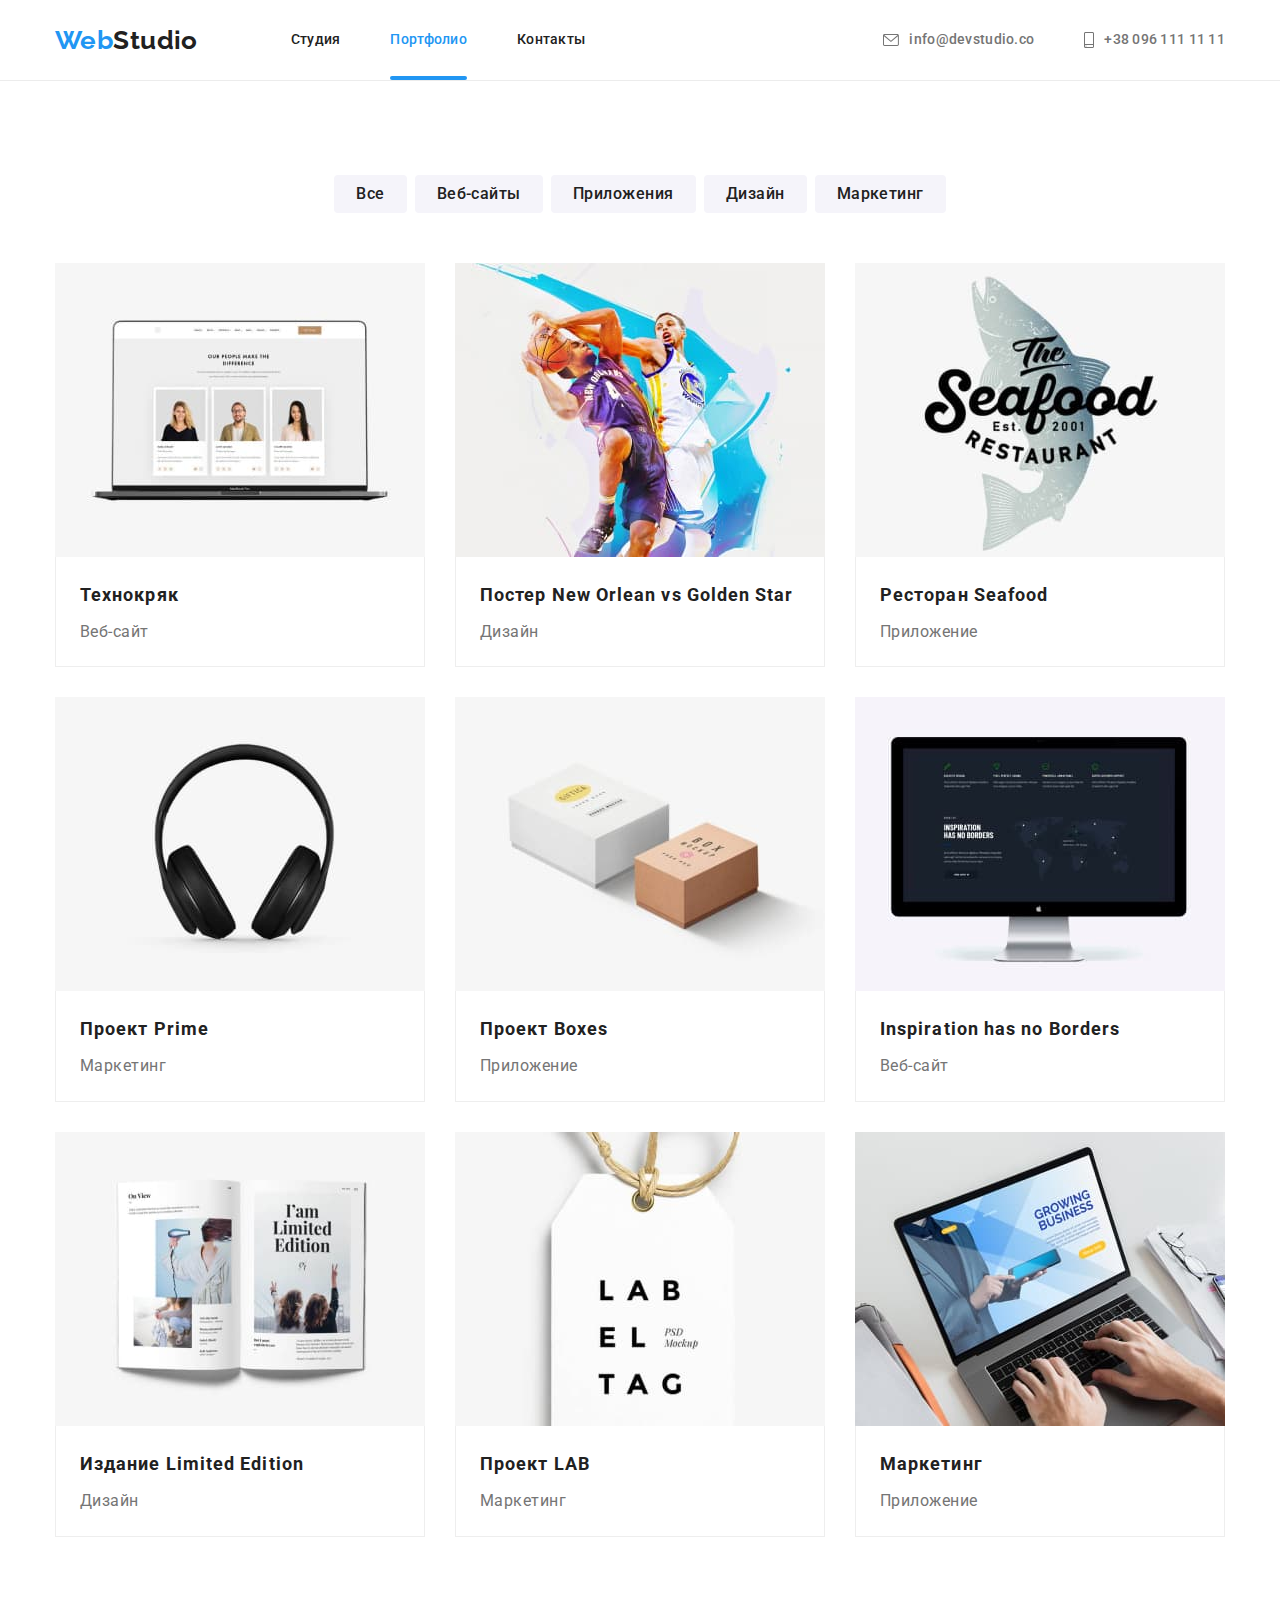
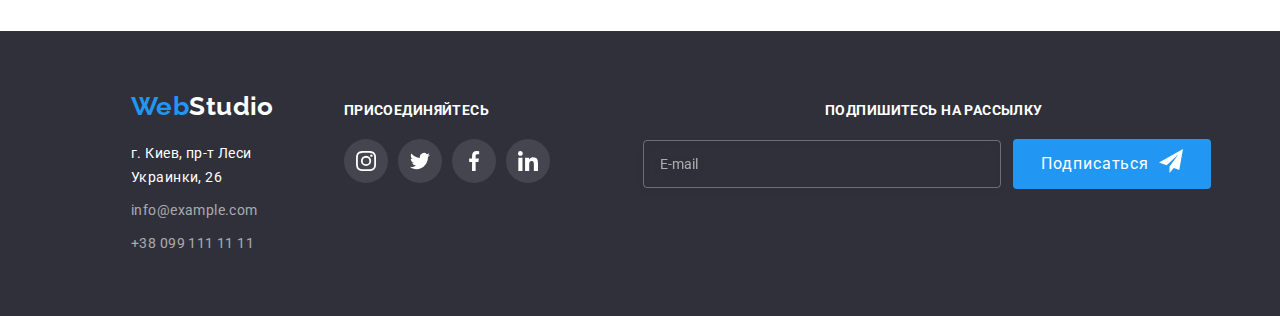
==== commit f4618389: "доповнено до дз 8" ====
--- a/portfolio.html
+++ b/portfolio.html
@@ -143,7 +143,7 @@
             <li class="project__item">
               <a href="#" class="project__link">
                 <div class="project__overlay">
-                  <img
+                  <img class="project__img"
                     src="./images/portfolio/laptop.jpg"
                     alt="ноутбук"
                     width="370"
@@ -166,7 +166,7 @@
             <li class="project__item">
               <a href="#" class="project__link">
                 <div class="project__overlay">
-                  <img
+                  <img class="project__img"
                     src="./images/portfolio/basketballer.jpg"
                     alt="два баскетболиста"
                     width="370"
@@ -189,7 +189,7 @@
             <li class="project__item">
               <a href="#" class="project__link">
                 <div class="project__overlay">
-                  <img
+                  <img class="project__img"
                     src="./images/portfolio/seafood.jpg"
                     alt="рыба"
                     width="370"
@@ -212,7 +212,7 @@
             <li class="project__item">
               <a href="" class="project__link">
                 <div class="project__overlay">
-                  <img
+                  <img class="project__img"
                     src="./images/portfolio/headphones.jpg"
                     alt="наушники"
                     width="370"
@@ -235,7 +235,7 @@
             <li class="project__item">
               <a href="#" class="project__link">
                 <div class="project__overlay">
-                  <img
+                  <img class="project__img"
                     src="./images/portfolio/boxes.jpg"
                     alt="две коробки"
                     width="370"
@@ -258,7 +258,7 @@
             <li class="project__item">
               <a href="#" class="project__link">
                 <div class="project__overlay">
-                  <img
+                  <img class="project__img"
                     src="./images/portfolio/monitor.jpg"
                     alt="монитор"
                     width="370"
@@ -281,7 +281,7 @@
             <li class="project__item">
               <a href="#" class="project__link">
                 <div class="project__overlay">
-                  <img
+                  <img class="project__img"
                     src="./images/portfolio/magazine.jpg"
                     alt="журнал"
                     width="370"
@@ -304,7 +304,7 @@
             <li class="project__item">
               <a href="#" class="project__link">
                 <div class="project__overlay">
-                  <img
+                  <img class="project__img"
                     src="./images/portfolio/label.jpg"
                     alt="ярлык"
                     width="370"
@@ -327,7 +327,7 @@
             <li class="project__item">
               <a href="#" class="project__link">
                 <div class="project__overlay">
-                  <img
+                  <img class="project__img"
                     src="./images/portfolio/hands.jpg"
                     alt="руки на ноутбуке"
                     width="370"
--- a/css/main.min.css
+++ b/css/main.min.css
@@ -1 +1 @@
-@import"https://fonts.googleapis.com/css2?family=Raleway:ital,wght@0,700;1,700&family=Roboto:wght@400;500;700;900&display=swap";.subscribe__btn,.form__btn,.hero__button{display:inline-block;border-radius:4px;border:none;cursor:pointer;letter-spacing:.06em;font-size:16px;line-height:1.87;background-color:#2196f3;color:#fff;transition:box-shadow 250ms cubic-bezier(0.4, 0, 0.2, 1)}.subscribe__btn:focus,.form__btn:focus,.hero__button:focus,.subscribe__btn:hover,.form__btn:hover,.hero__button:hover{box-shadow:0px 4px 4px rgba(0,0,0,.15)}.client__link,.network__link,.network,.skills__card{display:flex;align-items:center;justify-content:center}h1,h2,h3,p{margin:0;padding:0}img{display:block}a{text-decoration:none}.container{max-width:480px;padding-left:15px;padding-right:15px;margin:0 auto}@media screen and (min-width: 768px){.container{max-width:768px}}@media screen and (min-width: 1200px){.container{max-width:1200px}}.visually-hidden{position:absolute;white-space:nowrap;width:1px;height:1px;overflow:hidden;border:0;padding:0;clip:rect(0 0 0 0);-webkit-clip-path:inset(50%);clip-path:inset(50%);margin:-1px}.backdrop.is-hidden{opacity:0;pointer-events:none;visibility:hidden}.section{padding:60px 0}@media screen and (min-width: 1200px){.section{padding:94px 0}}.caption-section{color:#212121;font-weight:700;font-size:28px;line-height:1.18;text-align:center}@media screen and (min-width: 1200px){.caption-section{font-weight:700;font-size:36px;line-height:1.17;text-align:center}}.footer-title{text-transform:uppercase;color:#fff;line-height:1.14;font-weight:700}.list{list-style:none;margin:0;padding:0}.logo{display:block;color:#2196f3;font-family:Raleway,sans-serif;font-weight:700;font-size:24px;line-height:1.17}.logo--footer{margin-bottom:20px}@media screen and (min-width: 1200px){.logo{font-size:26px;line-height:1.19}}.logo__part{color:#212121}.logo__part--footer{color:#fff}.page-header{background-color:#fff;border-bottom:1px solid #ececec;position:relative}@media screen and (min-width: 768px){.page-header__container{display:flex;justify-content:center;align-items:center}}.nav{display:flex;justify-content:space-between;align-items:center}.nav__list{display:none}@media screen and (min-width: 768px){.nav{justify-content:center}.nav__list{display:flex;margin-left:88px}}@media screen and (min-width: 1200px){.nav__list{margin-left:93px}}.nav__item:not(:last-child){margin-right:50px}.nav__link{color:#212121;font-weight:500;font-size:14px;line-height:1.14;letter-spacing:.02em;display:block;padding-top:32px;padding-bottom:32px;transition:color 250ms cubic-bezier(0.4, 0, 0.2, 1)}.nav__link:hover,.nav__link:focus{color:#2196f3}@media screen and (min-width: 768px){.nav__link--current{position:relative;color:#2196f3}.nav__link--current::after{display:block;content:" ";width:100%;height:4px;background-color:#2196f3;border-radius:2px;position:absolute;bottom:0;left:0}}.contacts{display:none}@media screen and (min-width: 768px){.contacts{display:block;margin-left:84px}.contacts__item:not(:last-child){margin-bottom:10px}}@media screen and (min-width: 768px)and (min-width: 1200px){.contacts__item:not(:last-child){margin-bottom:0px}}@media screen and (min-width: 1200px){.contacts{margin-left:auto;margin-right:0px;display:flex}.contacts__item+.contacts__item{margin-left:50px}}.contacts__link{display:flex;align-items:center;color:#757575;font-weight:500;font-size:14px;line-height:1.14;letter-spacing:.02em;transition:color 250ms cubic-bezier(0.4, 0, 0.2, 1)}.contacts__link:hover,.contacts__link:focus{color:#2196f3}.contacts__icon{fill:currentColor;margin-right:10px}.hero{max-width:480px;margin-left:auto;margin-right:auto;padding-top:118px;padding-bottom:118px;background-color:#2f303a;background-image:linear-gradient(to right, rgba(47, 48, 58, 0.4), rgba(47, 48, 58, 0.4)),url(../images/overlay\ img.jpg);background-repeat:no-repeat;background-size:contain;background-position:center;text-align:center}@media screen and (min-width: 768px){.hero{max-width:768px}}@media screen and (min-width: 1200px){.hero{max-width:1600px;padding-top:200px;padding-bottom:200px}}.hero__title{color:#fff;font-weight:900;font-size:26px;line-height:1.61;text-transform:uppercase;letter-spacing:.06em;max-width:360px;margin:0 auto}@media screen and (min-width: 1200px){.hero__title{font-size:44px;line-height:1.36;max-width:696px}}.hero__button{margin-top:30px;padding:10px 32px}.skills{padding-bottom:60px}@media screen and (min-width: 768px){.skills__list{margin:-15px;display:flex;flex-wrap:wrap}}@media screen and (min-width: 1200px){.skills{padding-top:89px;padding-bottom:0px}.skills__list{margin:0px;flex-wrap:nowrap}}.skills__item{max-width:450px}@media screen and (min-width: 768px){.skills__item{max-width:calc((100% - 60px)/2);margin:15px}}@media screen and (min-width: 1200px){.skills__item{max-width:270px;margin:0px}}@media screen and (min-width: 1200px){.skills__item:not(:last-child){margin-right:30px;margin-bottom:0px}}.skills__card{max-width:450px;height:120px;margin-bottom:30px;background-color:#f5f4fa;border-radius:4px}.skills__title{color:#212121;font-weight:500;font-size:14px;line-height:1.17;text-transform:uppercase;text-align:center}@media screen and (min-width: 1200px){.skills__title{text-align:left}}.skills__text{width:100%;margin-top:10px}.work{display:none}@media screen and (min-width: 1200px){.work{display:block}}.work__list{display:flex;gap:30px}.work__item{position:relative}.work__text{font-weight:700;line-height:1.14;text-align:center;text-transform:uppercase;color:#fff;padding-top:27px;padding-bottom:27px;height:70px;width:100%;background-color:rgba(47,48,58,.8);position:absolute;bottom:0}.team{background-color:#f5f4fa}.team__list{margin-top:30px}@media screen and (min-width: 1200px){.team__list{display:flex;gap:30px}}.team__item:not(:last-child){margin-bottom:30px}@media screen and (min-width: 1200px){.team__item:not(:last-child){margin-bottom:0px}}.worker{background-color:#fff;border-radius:0px 0px 4px 4px;transition:box-shadow 250ms cubic-bezier(0.4, 0, 0.2, 1)}.worker:hover,.worker:focus{box-shadow:0px 1px 3px rgba(0,0,0,.12),0px 1px 1px rgba(0,0,0,.14),0px 2px 1px rgba(0,0,0,.2)}.worker__field{text-align:center;padding-top:30px;padding-bottom:30px}.worker__name{color:#212121;font-weight:500;font-size:16px;line-height:1.19}.worker__job{font-size:16px;line-height:1.19;margin-top:10px}.network{padding-left:32px;padding-right:32px;margin-top:16px}.network__item:not(:last-child){margin-right:10px}.network__link{width:44px;height:44px;border-radius:50px;background-color:#fff;color:#afb1b8;transition:background-color 250ms cubic-bezier(0.4, 0, 0.2, 1),color 250ms cubic-bezier(0.4, 0, 0.2, 1)}.network__link:hover,.network__link:focus{background-color:#2196f3;color:#fff}.network__icon{fill:currentColor}.client{display:flex;flex-wrap:wrap;margin-left:-15px;margin-right:-15px}@media screen and (min-width: 1200px){.client{flex-wrap:nowrap;margin-top:50px;margin-left:0px;margin-right:0px}}.client__item{width:calc((100% - 60px)/2);margin-top:30px;margin-left:15px;margin-right:15px}@media screen and (min-width: 768px){.client__item{width:calc((100% - 90px)/3)}}@media screen and (min-width: 1200px){.client__item{margin-top:0px;margin-left:0px;margin-right:0px}.client__item:not(:last-child){margin-right:30px}}.client__link{width:100%;height:92px;border:1px solid #afb1b8;border-radius:4px;color:#afb1b8;transition:border-color 250ms cubic-bezier(0.4, 0, 0.2, 1),color 250ms cubic-bezier(0.4, 0, 0.2, 1)}.client__link:hover,.client__link:focus{border-color:#2196f3;color:#2196f3}.client__icon{fill:currentColor}@media screen and (min-width: 768px){.filter{text-align:center}}@media screen and (min-width: 1200px){.filter{display:flex;align-items:center;justify-content:center;margin-bottom:50px}}.filter__item{display:inline-block}.filter__item:last-child{margin-top:15px;margin-bottom:40px}.filter__item:not(:last-child){margin-right:8px}@media screen and (min-width: 1200px){.filter__item{display:block}.filter__item:last-child{margin-top:0px;margin-bottom:0px}}.filter__btn{font-weight:500;font-size:16px;line-height:1.6;text-align:center;letter-spacing:.03em;color:#212121;background-color:#f5f4fa;border-radius:4px;cursor:pointer;border-color:#f5f4fa;border:none;padding:6px 22px;transition:color 250ms cubic-bezier(0.4, 0, 0.2, 1),background-color 250ms cubic-bezier(0.4, 0, 0.2, 1),border-color 250ms cubic-bezier(0.4, 0, 0.2, 1),box-shadow 250ms cubic-bezier(0.4, 0, 0.2, 1)}.filter__btn:hover,.filter__btn:focus{color:#fff;background-color:#2196f3;border-color:#2196f3;box-shadow:0px 3px 1px rgba(0,0,0,.1),0px 1px 2px rgba(0,0,0,.08),0px 2px 2px rgba(0,0,0,.12)}@media screen and (min-width: 768px){.project__list{display:flex;flex-wrap:wrap}}.project__item{max-width:450px;width:100%;transition:box-shadow 250ms cubic-bezier(0.4, 0, 0.2, 1)}@media screen and (min-width: 1200px){.project__item{margin-right:30px;margin-bottom:30px}.project__item:nth-child(3n){margin-right:0}.project__item:nth-last-child(-n+3){margin-bottom:0}}.project__link{display:block;transition:box-shadow 250ms cubic-bezier(0.4, 0, 0.2, 1)}.project__link:hover,.project__link:focus{box-shadow:0px 1px 1px rgba(0,0,0,.12),0px 4px 4px rgba(0,0,0,.06),1px 4px 6px rgba(0,0,0,.16)}.project__thumb{position:absolute;bottom:-1px;left:0;width:100%;height:100%;background-color:rgba(33,150,243,.9);transition:transform 250ms cubic-bezier(0.4, 0, 0.2, 1);transform:translateY(100%)}.project__link:hover .project__thumb,.project__link:focus .project__thumb{transform:translateY(0%)}.project__wraper{background-color:#fff;border-style:solid;border-color:#eee;border-top-width:0px;border-bottom:1px solid #eee;border-left:1px solid #eee;border-right:1px solid #eee;padding-top:20px;padding-bottom:20px;padding-left:24px}.project__overlay{position:relative;overflow:hidden}.project__description{font-size:18px;line-height:1.55;color:#fff;text-align:left;padding:63px 24px}.project__title{font-weight:700;font-size:18px;line-height:2;letter-spacing:.06em;color:#212121}.project__text{font-size:16px;line-height:1.87;letter-spacing:.03em;color:#757575;margin-top:4px}.backdrop{position:fixed;top:0;bottom:0;left:0;right:0;background-color:rgba(0,0,0,.2);opacity:1;transition:all 250ms cubic-bezier(0.4, 0, 0.2, 1);z-index:20;overflow-y:scroll}.backdrop.is-hidden .modal{transform:translate(-50%, -50%) scale(0.9)}.modal{transform:scale(1);max-width:450px;width:100%;max-height:100vh;background-color:#fff;box-shadow:0px 1px 3px rgba(0,0,0,.12),0px 1px 1px rgba(0,0,0,.14),0px 2px 1px rgba(0,0,0,.2);border-radius:4px;padding:40px;position:absolute;top:50%;left:50%;transform:translate(-50%, -50%) scale(1)}@media screen and (min-width: 1200px){.modal{max-width:528px;max-height:581px}}.modal__btn{display:flex;border-radius:50px;position:absolute;right:8px;top:8px;width:30px;height:30px;cursor:pointer;justify-content:center;align-items:center;border:1px solid rgba(0,0,0,.1);background-color:#fff;color:#000;transition:color 250ms cubic-bezier(0.4, 0, 0.2, 1)}.modal__btn:hover,.modal__btn:focus{color:#2196f3}.modal__icon{fill:currentColor}.form__title{font-weight:700;font-size:20px;line-height:1.15;text-align:center;color:#212121;margin-bottom:12px}.form__title::first-letter{text-transform:uppercase}.form__wrapper{display:flex;flex-direction:column}.form__wrapper:not(:last-child){margin-bottom:10px}.form__icon-wrapper{position:relative}.form__input{border:1px solid rgba(33,33,33,.2);border-radius:4px;height:40px;width:100%;padding-left:42px;outline:rgba(0,0,0,0);transition:border 250ms cubic-bezier(0.4, 0, 0.2, 1)}.form__input:focus{border:1px solid #2196f3}.form__icon{position:absolute;top:50%;left:12px;transform:translatey(-50%);fill:#000;transition:fill 250ms cubic-bezier(0.4, 0, 0.2, 1)}.form__input:focus~.form__icon{fill:#2196f3}.form__label{line-height:1.17;margin-bottom:4px;letter-spacing:.01em;font-size:12px;color:#757575}.form__textarea{border:1px solid rgba(33,33,33,.2);border-radius:4px;height:120px;width:100%;padding:12px 16px;resize:none;outline:rgba(0,0,0,0);transition:border 250ms cubic-bezier(0.4, 0, 0.2, 1)}.form__textarea:focus{border:1px solid #2196f3}.form__textarea::-moz-placeholder{color:rgba(117,117,117,.5)}.form__textarea:-ms-input-placeholder{color:rgba(117,117,117,.5)}.form__textarea::placeholder{color:rgba(117,117,117,.5)}.checkbox{display:flex;justify-content:center;margin-top:20px}.checkbox__icon{border:1.7px solid #000;border-radius:4px;margin-right:8px;transition:border 250ms cubic-bezier(0.4, 0, 0.2, 1)}.checkbox__input{position:absolute;width:1px;height:1px;margin:-1px;bottom:0;padding:0;clip:rect(0 0 0 0);overflow:hidden}.checkbox__input:checked+.checkbox__label .checkbox__icon{background-color:#2196f3;border:1.7px solid #2196f3}.checkbox__label{font-size:12px;line-height:1.7;display:flex;align-items:center;color:#757575}@media screen and (min-width: 1200px){.checkbox__label{font-size:14px}}.checkbox__link{text-decoration:underline;color:#2196f3}.form__btn{display:flex;font-weight:700;padding:10px 55px;margin-top:30px;margin-left:auto;margin-right:auto}.footer{background-color:#2f303a;padding-top:60px;padding-bottom:60px;font-style:normal}@media screen and (min-width: 768px){.footer__container{display:flex;flex-wrap:wrap}}@media screen and (min-width: 1200px){.footer__container{flex-wrap:nowrap;align-items:baseline}}.footer__item{text-align:center;margin-bottom:60px}@media screen and (min-width: 768px){.footer__item{margin-left:76px}}@media screen and (min-width: 1200px){.footer__item{margin-bottom:0px;margin-left:76px;text-align:left}}.address_list{font-style:normal;line-height:1.71;letter-spacing:.03em}.address__item{display:block}.address__item:not(:last-child){margin-bottom:8px}@media screen and (min-width: 768px){.address__item:not(:last-child){margin-bottom:9px}}.address__link{color:rgba(255,255,255,.6);transition:color 250ms cubic-bezier(0.4, 0, 0.2, 1);font-style:normal}.address__link:hover,.address__link:focus{color:#2196f3}.address__link--color{color:#fff}.join{display:flex;flex-direction:column;align-items:center;margin-bottom:60px}@media screen and (min-width: 768px){.join{margin-left:165px}}@media screen and (min-width: 1200px){.join{margin-left:70px;align-items:flex-start;margin-bottom:0px}}.social{display:flex;margin-top:20px}.social__items:not(:last-child){margin-right:10px}.social__link{display:flex;justify-content:center;align-items:center;width:44px;height:44px;border-radius:50px;background:rgba(255,255,255,.1);color:#fff;transition:background-color 250ms cubic-bezier(0.4, 0, 0.2, 1)}.social__link:hover,.social__link:focus{background-color:#2196f3}.social__icon{fill:currentColor}.subscribe{text-align:center}@media screen and (min-width: 768px){.subscribe{width:100%}}.subscribe__form{display:flex;flex-direction:column;align-items:center;margin-top:20px;width:100%}@media screen and (min-width: 1200px){.subscribe{margin-left:93px}.subscribe__form{flex-direction:row}}.subscribe__icon{margin-left:10px}.subscribe__input{border:1px solid rgba(255,255,255,.3);filter:drop-shadow(0px 4px 4px rgba(0, 0, 0, 0.15));border-radius:4px;width:inherit;margin-bottom:20px;padding-top:15px;padding-bottom:15px;padding-left:16px;background-color:inherit;color:#fff}.subscribe__input::-moz-placeholder{color:rgba(255,255,255,.6)}.subscribe__input:-ms-input-placeholder{color:rgba(255,255,255,.6)}.subscribe__input::placeholder{color:rgba(255,255,255,.6)}@media screen and (min-width: 768px){.subscribe__input{max-width:450px;width:100%}}@media screen and (min-width: 1200px){.subscribe__input{margin-bottom:0px;max-width:358px;width:100%}}.subscribe__btn{display:flex;border-radius:4px;padding:10px 28px}@media screen and (min-width: 1200px){.subscribe__btn{margin-left:12px}}.menu-container{display:none;position:fixed;top:0%;left:0;height:100vh;padding-left:40px;padding-bottom:48px;padding-top:48px;width:100%;background-color:#fff}.menu-container.is-open{display:block}@media screen and (min-width: 767px){.menu-container{display:none}}.nav__button{display:inline-flex;border:none;background-color:rgba(0,0,0,0);cursor:pointer;padding:0;padding-top:10px;padding-bottom:10px;z-index:2;color:#212121}.nav__button:active,.nav__button:focus{color:#2196f3}.nav__button .icon-cross{display:none}.nav__button .icon-menu,.nav__button .icon-cross{fill:currentColor}@media screen and (min-width: 767px){.nav__button{display:none}}.nav__button.is-open .icon-cross{display:block}.nav__button.is-open .icon-menu{display:none}.mb-wraper{display:flex;flex-direction:column;justify-content:space-between;height:100%}.mb-nav__link{color:#212121;font-weight:500;font-size:40px;line-height:1.175;letter-spacing:.02em;transition:color 250ms cubic-bezier(0.4, 0, 0.2, 1)}.mb-nav__link:hover,.mb-nav__link:focus{color:#2196f3}.mb-nav__item:not(:last-child){margin-bottom:30px}.mb-contacts__link{color:#757575;font-weight:500;font-size:34px;line-height:1.17;letter-spacing:.02em;transition:color 250ms cubic-bezier(0.4, 0, 0.2, 1)}.mb-contacts__link:hover,.mb-contacts__link:focus{color:#2196f3}.mb-networks{display:flex;margin-top:64px}.mb-networks__link{color:#757575;font-weight:500;font-size:18px;line-height:1.22;letter-spacing:.02em;transition:color 250ms cubic-bezier(0.4, 0, 0.2, 1)}.mb-networks__link:hover,.mb-networks__link:focus{color:#2196f3}.mb-contacts__item+.mb-contacts__item{margin-top:32px}.mb-networks__link{color:#2196f3}.mb-networks__item:not(:last-child){position:relative;margin-right:20px}.mb-networks__item:not(:last-child)::after{display:block;content:" ";width:1px;height:100%;background-color:#212121;border-radius:1px;position:absolute;bottom:0;right:-10px}body{background-color:#fff;font-family:Roboto,sans-serif;color:#757575;letter-spacing:.03em;font-size:14px;line-height:1.71}/*# sourceMappingURL=main.min.css.map */+@import"https://fonts.googleapis.com/css2?family=Raleway:ital,wght@0,700;1,700&family=Roboto:wght@400;500;700;900&display=swap";.subscribe__btn,.form__btn,.hero__button{display:inline-block;border-radius:4px;border:none;cursor:pointer;letter-spacing:.06em;font-size:16px;line-height:1.87;background-color:#2196f3;color:#fff;transition:box-shadow 250ms cubic-bezier(0.4, 0, 0.2, 1)}.subscribe__btn:focus,.form__btn:focus,.hero__button:focus,.subscribe__btn:hover,.form__btn:hover,.hero__button:hover{box-shadow:0px 4px 4px rgba(0,0,0,.15)}.client__link,.network__link,.network,.skills__card{display:flex;align-items:center;justify-content:center}h1,h2,h3,p{margin:0;padding:0}img{display:block}a{text-decoration:none}.container{max-width:480px;padding-left:15px;padding-right:15px;margin:0 auto}@media screen and (min-width: 768px){.container{max-width:768px}}@media screen and (min-width: 1200px){.container{max-width:1200px}}.visually-hidden{position:absolute;white-space:nowrap;width:1px;height:1px;overflow:hidden;border:0;padding:0;clip:rect(0 0 0 0);-webkit-clip-path:inset(50%);clip-path:inset(50%);margin:-1px}.backdrop.is-hidden{opacity:0;pointer-events:none;visibility:hidden}.section{padding:60px 0}@media screen and (min-width: 1200px){.section{padding:94px 0}}.caption-section{color:#212121;font-weight:700;font-size:28px;line-height:1.18;text-align:center}@media screen and (min-width: 1200px){.caption-section{font-weight:700;font-size:36px;line-height:1.17;text-align:center}}.footer-title{text-transform:uppercase;color:#fff;line-height:1.14;font-weight:700}.list{list-style:none;margin:0;padding:0}.logo{display:block;color:#2196f3;font-family:Raleway,sans-serif;font-weight:700;font-size:24px;line-height:1.17}.logo--footer{margin-bottom:20px}@media screen and (min-width: 1200px){.logo{font-size:26px;line-height:1.19}}.logo__part{color:#212121}.logo__part--footer{color:#fff}.page-header{background-color:#fff;border-bottom:1px solid #ececec;position:relative}@media screen and (min-width: 768px){.page-header__container{display:flex;justify-content:center;align-items:center}}.nav{display:flex;justify-content:space-between;align-items:center}.nav__list{display:none}@media screen and (min-width: 768px){.nav{justify-content:center}.nav__list{display:flex;margin-left:88px}}@media screen and (min-width: 1200px){.nav__list{margin-left:93px}}.nav__item:not(:last-child){margin-right:50px}.nav__link{color:#212121;font-weight:500;font-size:14px;line-height:1.14;letter-spacing:.02em;display:block;padding-top:32px;padding-bottom:32px;transition:color 250ms cubic-bezier(0.4, 0, 0.2, 1)}.nav__link:hover,.nav__link:focus{color:#2196f3}@media screen and (min-width: 768px){.nav__link--current{position:relative;color:#2196f3}.nav__link--current::after{display:block;content:" ";width:100%;height:4px;background-color:#2196f3;border-radius:2px;position:absolute;bottom:0;left:0}}.contacts{display:none}@media screen and (min-width: 768px){.contacts{display:block;margin-left:84px}.contacts__item:not(:last-child){margin-bottom:10px}}@media screen and (min-width: 768px)and (min-width: 1200px){.contacts__item:not(:last-child){margin-bottom:0px}}@media screen and (min-width: 1200px){.contacts{margin-left:auto;margin-right:0px;display:flex}.contacts__item+.contacts__item{margin-left:50px}}.contacts__link{display:flex;align-items:center;color:#757575;font-weight:500;font-size:14px;line-height:1.14;letter-spacing:.02em;transition:color 250ms cubic-bezier(0.4, 0, 0.2, 1)}.contacts__link:hover,.contacts__link:focus{color:#2196f3}.contacts__icon{fill:currentColor;margin-right:10px}.hero{max-width:480px;margin-left:auto;margin-right:auto;padding-top:118px;padding-bottom:118px;background-color:#2f303a;background-image:linear-gradient(to right, rgba(47, 48, 58, 0.4), rgba(47, 48, 58, 0.4)),url(../images/overlay\ img.jpg);background-repeat:no-repeat;background-size:contain;background-position:center;text-align:center}@media screen and (min-width: 768px){.hero{max-width:768px}}@media screen and (min-width: 1200px){.hero{max-width:1600px;padding-top:200px;padding-bottom:200px}}.hero__title{color:#fff;font-weight:900;font-size:26px;line-height:1.61;text-transform:uppercase;letter-spacing:.06em;max-width:360px;margin:0 auto}@media screen and (min-width: 1200px){.hero__title{font-size:44px;line-height:1.36;max-width:696px}}.hero__button{margin-top:30px;padding:10px 32px}.skills{padding-bottom:60px}@media screen and (min-width: 768px){.skills__list{margin:-15px;display:flex;flex-wrap:wrap}}@media screen and (min-width: 1200px){.skills{padding-top:89px;padding-bottom:0px}.skills__list{margin:0px;flex-wrap:nowrap}}.skills__item{max-width:450px}@media screen and (min-width: 768px){.skills__item{max-width:calc((100% - 60px)/2);margin:15px}}@media screen and (min-width: 1200px){.skills__item{max-width:270px;margin:0px}}@media screen and (min-width: 1200px){.skills__item:not(:last-child){margin-right:30px;margin-bottom:0px}}.skills__card{max-width:450px;height:120px;margin-bottom:30px;background-color:#f5f4fa;border-radius:4px}.skills__title{color:#212121;font-weight:500;font-size:14px;line-height:1.17;text-transform:uppercase;text-align:center}@media screen and (min-width: 1200px){.skills__title{text-align:left}}.skills__text{width:100%;margin-top:10px}.work{display:none}@media screen and (min-width: 1200px){.work{display:block}}.work__list{display:flex;gap:30px}.work__item{position:relative}.work__text{font-weight:700;line-height:1.14;text-align:center;text-transform:uppercase;color:#fff;padding-top:27px;padding-bottom:27px;height:70px;width:100%;background-color:rgba(47,48,58,.8);position:absolute;bottom:0}.team{background-color:#f5f4fa}.team__list{margin-top:30px}@media screen and (min-width: 768px){.team__list{display:flex;flex-wrap:wrap;gap:30px}}.team__img{max-width:450px;width:100%}@media screen and (min-width: 768px){.team__img{max-width:354px;width:100%}}@media screen and (min-width: 1200px){.team__img{max-width:270px;width:100%}}.team__item:not(:last-child){margin-bottom:30px}@media screen and (min-width: 1200px){.team__item:not(:last-child){margin-bottom:0px}}.worker{background-color:#fff;border-radius:0px 0px 4px 4px;transition:box-shadow 250ms cubic-bezier(0.4, 0, 0.2, 1)}.worker:hover,.worker:focus{box-shadow:0px 1px 3px rgba(0,0,0,.12),0px 1px 1px rgba(0,0,0,.14),0px 2px 1px rgba(0,0,0,.2)}.worker__field{text-align:center;padding-top:30px;padding-bottom:30px}.worker__name{color:#212121;font-weight:500;font-size:16px;line-height:1.19}.worker__job{font-size:16px;line-height:1.19;margin-top:10px}.network{padding-left:32px;padding-right:32px;margin-top:16px}.network__item:not(:last-child){margin-right:10px}.network__link{width:44px;height:44px;border-radius:50px;background-color:#fff;color:#afb1b8;transition:background-color 250ms cubic-bezier(0.4, 0, 0.2, 1),color 250ms cubic-bezier(0.4, 0, 0.2, 1)}.network__link:hover,.network__link:focus{background-color:#2196f3;color:#fff}.network__icon{fill:currentColor}.client{display:flex;flex-wrap:wrap;margin-left:-15px;margin-right:-15px}@media screen and (min-width: 1200px){.client{flex-wrap:nowrap;margin-top:50px;margin-left:0px;margin-right:0px}}.client__item{width:calc((100% - 60px)/2);margin-top:30px;margin-left:15px;margin-right:15px}@media screen and (min-width: 768px){.client__item{width:calc((100% - 90px)/3)}}@media screen and (min-width: 1200px){.client__item{margin-top:0px;margin-left:0px;margin-right:0px}.client__item:not(:last-child){margin-right:30px}}.client__link{width:100%;height:92px;border:1px solid #afb1b8;border-radius:4px;color:#afb1b8;transition:border-color 250ms cubic-bezier(0.4, 0, 0.2, 1),color 250ms cubic-bezier(0.4, 0, 0.2, 1)}.client__link:hover,.client__link:focus{border-color:#2196f3;color:#2196f3}.client__icon{fill:currentColor}@media screen and (min-width: 768px){.filter{text-align:center;margin-bottom:15px}}@media screen and (min-width: 1200px){.filter{display:flex;align-items:center;justify-content:center;margin-bottom:50px}}.filter__item{display:inline-block}.filter__item:last-child{margin-top:15px;margin-bottom:40px}@media screen and (min-width: 768px){.filter__item:last-child{margin-top:0px;margin-bottom:0px}}.filter__item:not(:last-child){margin-right:8px}@media screen and (min-width: 1200px){.filter__item{display:block}.filter__item:last-child{margin-top:0px;margin-bottom:0px}}.filter__btn{font-weight:500;font-size:16px;line-height:1.6;text-align:center;letter-spacing:.03em;color:#212121;background-color:#f5f4fa;border-radius:4px;cursor:pointer;border-color:#f5f4fa;border:none;padding:6px 22px;transition:color 250ms cubic-bezier(0.4, 0, 0.2, 1),background-color 250ms cubic-bezier(0.4, 0, 0.2, 1),border-color 250ms cubic-bezier(0.4, 0, 0.2, 1),box-shadow 250ms cubic-bezier(0.4, 0, 0.2, 1)}.filter__btn:hover,.filter__btn:focus{color:#fff;background-color:#2196f3;border-color:#2196f3;box-shadow:0px 3px 1px rgba(0,0,0,.1),0px 1px 2px rgba(0,0,0,.08),0px 2px 2px rgba(0,0,0,.12)}@media screen and (min-width: 768px){.project__list{display:flex;flex-wrap:wrap;margin:-15px}}@media screen and (min-width: 1200px){.project__list{margin:0px}}.project__img{max-width:450px;width:100%}@media screen and (min-width: 767px){.project__img{max-width:354px;width:100%}}@media screen and (min-width: 1200px){.project__img{max-width:370px;width:100%}}.project__item{transition:box-shadow 250ms cubic-bezier(0.4, 0, 0.2, 1)}@media screen and (min-width: 767px){.project__item{margin:15px}}@media screen and (min-width: 1200px){.project__item{margin:0px 30px 30px 0px}.project__item:nth-child(3n){margin-right:0}.project__item:nth-last-child(-n+3){margin-bottom:0}}.project__link{display:block;transition:box-shadow 250ms cubic-bezier(0.4, 0, 0.2, 1)}.project__link:hover,.project__link:focus{box-shadow:0px 1px 1px rgba(0,0,0,.12),0px 4px 4px rgba(0,0,0,.06),1px 4px 6px rgba(0,0,0,.16)}.project__thumb{position:absolute;bottom:-1px;left:0;width:100%;height:100%;background-color:rgba(33,150,243,.9);transition:transform 250ms cubic-bezier(0.4, 0, 0.2, 1);transform:translateY(100%)}.project__link:hover .project__thumb,.project__link:focus .project__thumb{transform:translateY(0%)}.project__wraper{background-color:#fff;border-style:solid;border-color:#eee;border-top-width:0px;border-bottom:1px solid #eee;border-left:1px solid #eee;border-right:1px solid #eee;padding-top:20px;padding-bottom:20px;padding-left:24px}.project__overlay{position:relative;overflow:hidden}.project__description{font-size:18px;line-height:1.55;color:#fff;text-align:left;padding:63px 24px}.project__title{font-weight:700;font-size:18px;line-height:2;letter-spacing:.06em;color:#212121}.project__text{font-size:16px;line-height:1.87;letter-spacing:.03em;color:#757575;margin-top:4px}.backdrop{position:fixed;top:0;bottom:0;left:0;right:0;background-color:rgba(0,0,0,.2);opacity:1;transition:all 250ms cubic-bezier(0.4, 0, 0.2, 1);z-index:20;overflow-y:scroll}.backdrop.is-hidden .modal{transform:translate(-50%, -50%) scale(0.9)}.modal{transform:scale(1);max-width:450px;width:100%;max-height:100vh;background-color:#fff;box-shadow:0px 1px 3px rgba(0,0,0,.12),0px 1px 1px rgba(0,0,0,.14),0px 2px 1px rgba(0,0,0,.2);border-radius:4px;padding:40px;position:absolute;top:50%;left:50%;transform:translate(-50%, -50%) scale(1)}@media screen and (min-width: 1200px){.modal{max-width:528px;max-height:581px}}.modal__btn{display:flex;border-radius:50px;position:absolute;right:8px;top:8px;width:30px;height:30px;cursor:pointer;justify-content:center;align-items:center;border:1px solid rgba(0,0,0,.1);background-color:#fff;color:#000;transition:color 250ms cubic-bezier(0.4, 0, 0.2, 1)}.modal__btn:hover,.modal__btn:focus{color:#2196f3}.modal__icon{fill:currentColor}.form__title{font-weight:700;font-size:20px;line-height:1.15;text-align:center;color:#212121;margin-bottom:12px}.form__title::first-letter{text-transform:uppercase}.form__wrapper{display:flex;flex-direction:column}.form__wrapper:not(:last-child){margin-bottom:10px}.form__icon-wrapper{position:relative}.form__input{border:1px solid rgba(33,33,33,.2);border-radius:4px;height:40px;width:100%;padding-left:42px;outline:rgba(0,0,0,0);transition:border 250ms cubic-bezier(0.4, 0, 0.2, 1)}.form__input:focus{border:1px solid #2196f3}.form__icon{position:absolute;top:50%;left:12px;transform:translatey(-50%);fill:#000;transition:fill 250ms cubic-bezier(0.4, 0, 0.2, 1)}.form__input:focus~.form__icon{fill:#2196f3}.form__label{line-height:1.17;margin-bottom:4px;letter-spacing:.01em;font-size:12px;color:#757575}.form__textarea{border:1px solid rgba(33,33,33,.2);border-radius:4px;height:120px;width:100%;padding:12px 16px;resize:none;outline:rgba(0,0,0,0);transition:border 250ms cubic-bezier(0.4, 0, 0.2, 1)}.form__textarea:focus{border:1px solid #2196f3}.form__textarea::-moz-placeholder{color:rgba(117,117,117,.5)}.form__textarea:-ms-input-placeholder{color:rgba(117,117,117,.5)}.form__textarea::placeholder{color:rgba(117,117,117,.5)}.checkbox{display:flex;justify-content:center;margin-top:20px}.checkbox__icon{border:1.7px solid #000;border-radius:4px;margin-right:8px;transition:border 250ms cubic-bezier(0.4, 0, 0.2, 1)}.checkbox__input{position:absolute;width:1px;height:1px;margin:-1px;bottom:0;padding:0;clip:rect(0 0 0 0);overflow:hidden}.checkbox__input:checked+.checkbox__label .checkbox__icon{background-color:#2196f3;border:1.7px solid #2196f3}.checkbox__label{font-size:12px;line-height:1.7;display:flex;align-items:center;color:#757575}@media screen and (min-width: 1200px){.checkbox__label{font-size:14px}}.checkbox__link{text-decoration:underline;color:#2196f3}.form__btn{display:flex;font-weight:700;padding:10px 55px;margin-top:30px;margin-left:auto;margin-right:auto}.footer{background-color:#2f303a;padding-top:60px;padding-bottom:60px;font-style:normal}@media screen and (min-width: 768px){.footer__container{display:flex;flex-wrap:wrap}}@media screen and (min-width: 1200px){.footer__container{flex-wrap:nowrap;align-items:baseline}}.footer__item{text-align:center;margin-bottom:60px}@media screen and (min-width: 768px){.footer__item{margin-left:76px}}@media screen and (min-width: 1200px){.footer__item{margin-bottom:0px;margin-left:76px;text-align:left}}.address_list{font-style:normal;line-height:1.71;letter-spacing:.03em}.address__item{display:block}.address__item:not(:last-child){margin-bottom:8px}@media screen and (min-width: 768px){.address__item:not(:last-child){margin-bottom:9px}}.address__link{color:rgba(255,255,255,.6);transition:color 250ms cubic-bezier(0.4, 0, 0.2, 1);font-style:normal}.address__link:hover,.address__link:focus{color:#2196f3}.address__link--color{color:#fff}.join{display:flex;flex-direction:column;align-items:center;margin-bottom:60px}@media screen and (min-width: 768px){.join{margin-left:165px}}@media screen and (min-width: 1200px){.join{margin-left:70px;align-items:flex-start;margin-bottom:0px}}.social{display:flex;margin-top:20px}.social__items:not(:last-child){margin-right:10px}.social__link{display:flex;justify-content:center;align-items:center;width:44px;height:44px;border-radius:50px;background:rgba(255,255,255,.1);color:#fff;transition:background-color 250ms cubic-bezier(0.4, 0, 0.2, 1)}.social__link:hover,.social__link:focus{background-color:#2196f3}.social__icon{fill:currentColor}.subscribe{text-align:center}@media screen and (min-width: 768px){.subscribe{width:100%}}.subscribe__form{display:flex;flex-direction:column;align-items:center;margin-top:20px;width:100%}@media screen and (min-width: 1200px){.subscribe{margin-left:93px}.subscribe__form{flex-direction:row}}.subscribe__icon{margin-left:10px}.subscribe__input{border:1px solid rgba(255,255,255,.3);filter:drop-shadow(0px 4px 4px rgba(0, 0, 0, 0.15));border-radius:4px;width:inherit;margin-bottom:20px;padding-top:15px;padding-bottom:15px;padding-left:16px;background-color:inherit;color:#fff}.subscribe__input::-moz-placeholder{color:rgba(255,255,255,.6)}.subscribe__input:-ms-input-placeholder{color:rgba(255,255,255,.6)}.subscribe__input::placeholder{color:rgba(255,255,255,.6)}@media screen and (min-width: 768px){.subscribe__input{max-width:450px;width:100%}}@media screen and (min-width: 1200px){.subscribe__input{margin-bottom:0px;max-width:358px;width:100%}}.subscribe__btn{display:flex;border-radius:4px;padding:10px 28px}@media screen and (min-width: 1200px){.subscribe__btn{margin-left:12px}}.menu-container{display:none;position:fixed;top:0%;left:0;height:100vh;padding-left:40px;padding-bottom:48px;padding-top:48px;width:100%;background-color:#fff}.menu-container.is-open{display:block}@media screen and (min-width: 767px){.menu-container{display:none}}.nav__button{display:inline-flex;border:none;background-color:rgba(0,0,0,0);cursor:pointer;padding:0;padding-top:10px;padding-bottom:10px;z-index:2;color:#212121}.nav__button:active,.nav__button:focus{color:#2196f3}.nav__button .icon-cross{display:none}.nav__button .icon-menu,.nav__button .icon-cross{fill:currentColor}@media screen and (min-width: 767px){.nav__button{display:none}}.nav__button.is-open .icon-cross{display:block}.nav__button.is-open .icon-menu{display:none}.mb-wraper{display:flex;flex-direction:column;justify-content:space-between;height:100%}.mb-nav__link{color:#212121;font-weight:500;font-size:40px;line-height:1.175;letter-spacing:.02em;transition:color 250ms cubic-bezier(0.4, 0, 0.2, 1)}.mb-nav__link:hover,.mb-nav__link:focus{color:#2196f3}.mb-nav__item:not(:last-child){margin-bottom:30px}.mb-contacts__link{color:#757575;font-weight:500;font-size:34px;line-height:1.17;letter-spacing:.02em;transition:color 250ms cubic-bezier(0.4, 0, 0.2, 1)}.mb-contacts__link:hover,.mb-contacts__link:focus{color:#2196f3}.mb-networks{display:flex}.mb-networks__link{color:#757575;font-weight:500;font-size:18px;line-height:1.22;letter-spacing:.02em;transition:color 250ms cubic-bezier(0.4, 0, 0.2, 1)}.mb-networks__link:hover,.mb-networks__link:focus{color:#2196f3}.mb-contacts__item+.mb-contacts__item{margin-top:32px}.mb-networks__link{color:#2196f3}.mb-networks__item:not(:last-child){position:relative;margin-right:20px}.mb-networks__item:not(:last-child)::after{display:block;content:" ";width:1px;height:100%;background-color:#212121;border-radius:1px;position:absolute;bottom:0;right:-10px}body{background-color:#fff;font-family:Roboto,sans-serif;color:#757575;letter-spacing:.03em;font-size:14px;line-height:1.71}/*# sourceMappingURL=main.min.css.map */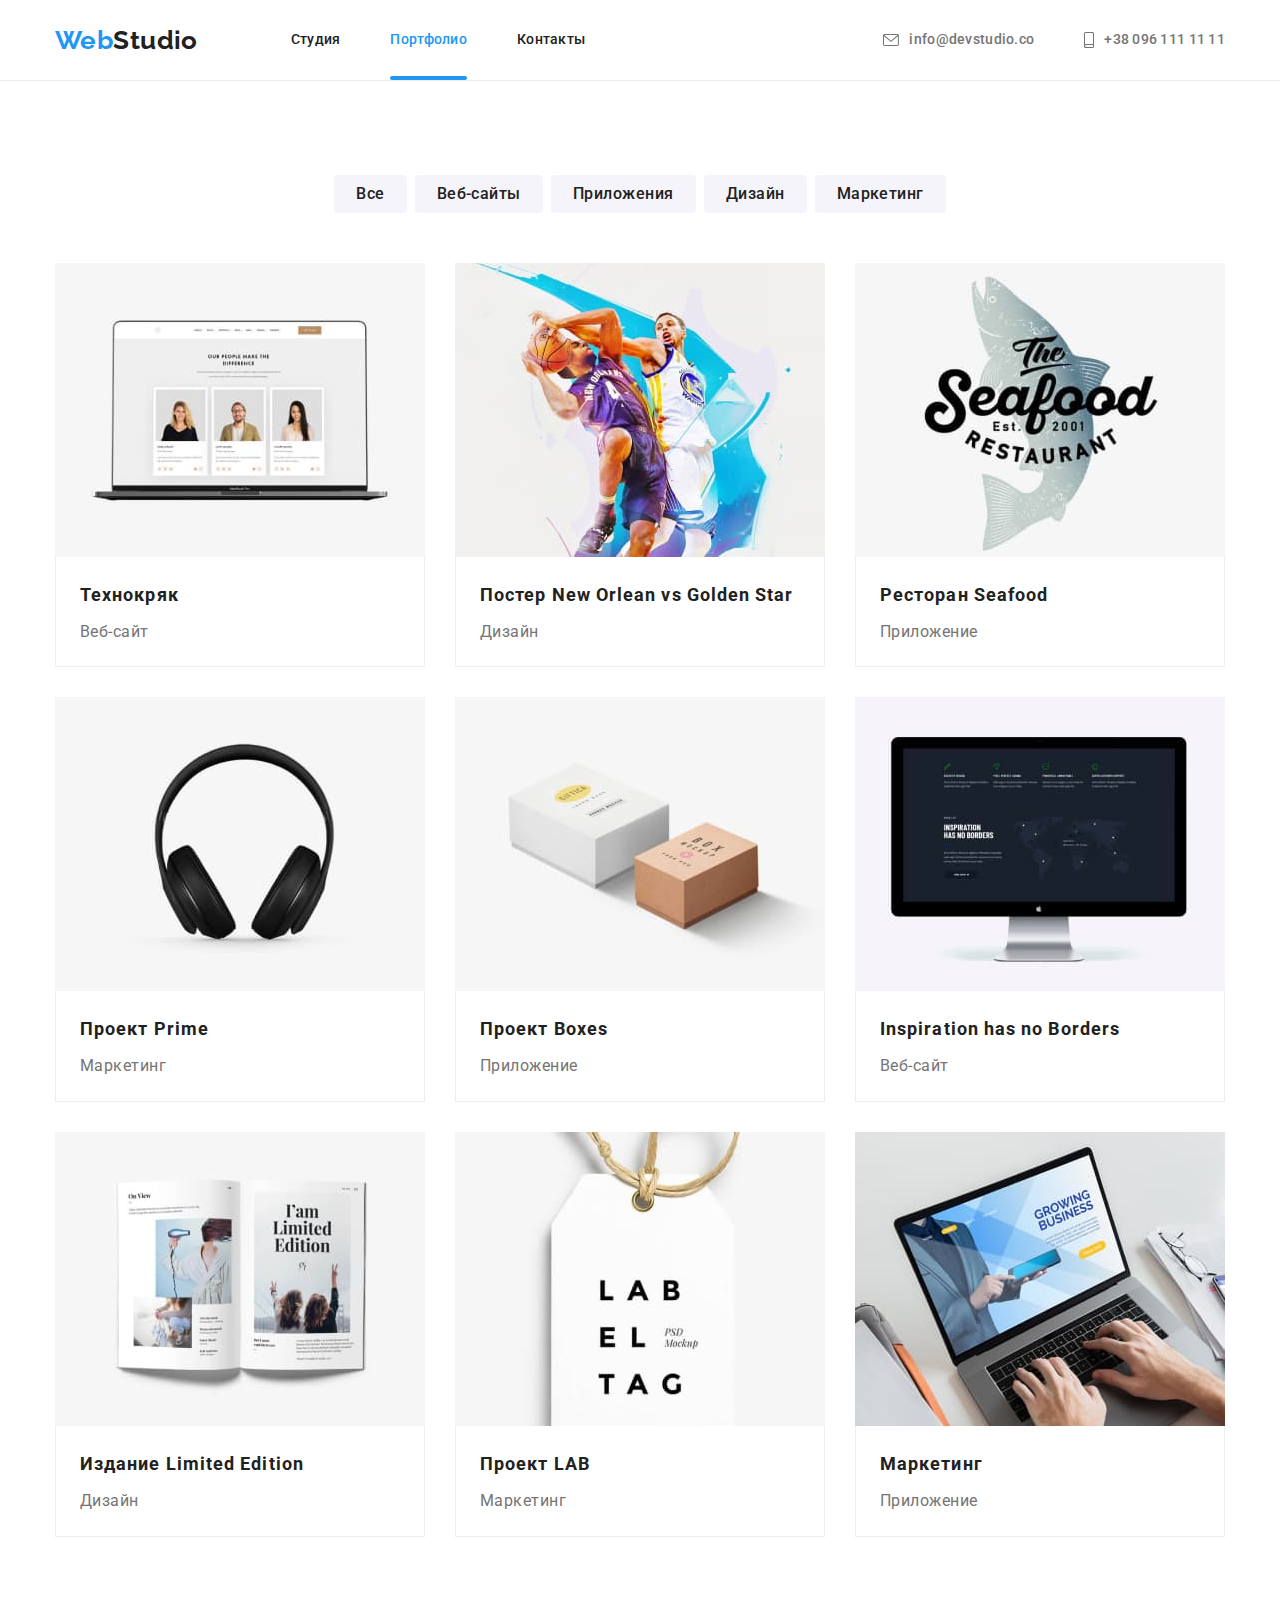
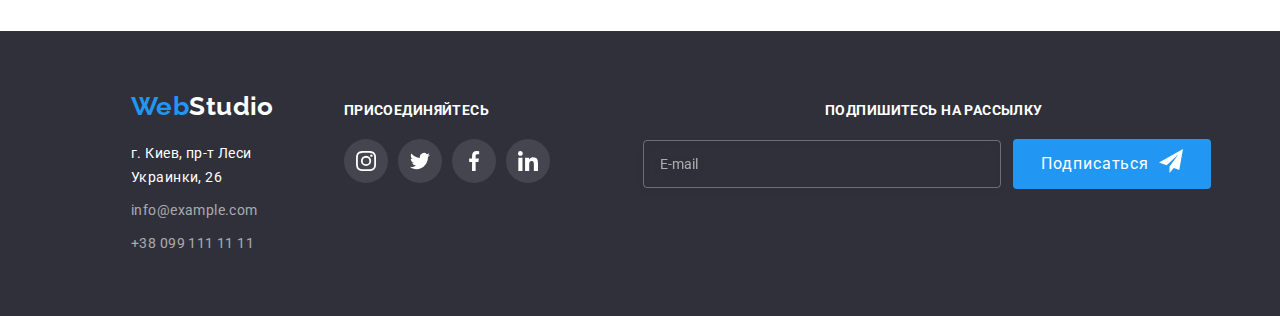
==== commit d20b011a: "виконано адаптування картинок" ====
--- a/portfolio.html
+++ b/portfolio.html
@@ -17,7 +17,7 @@
   </head>
   <body>
     <!-- шапка страницы -->
-	<header class="page-header">
+    <header class="page-header">
       <div class="container page-header__container">
         <nav class="nav">
           <a href="./" class="logo"
@@ -70,34 +70,32 @@
                   >
                 </li>
               </ul>
-                <ul class="mb-networks list">
-                  <li class="mb-networks__item">
-                    <a class="mb-networks__link" href="#">Instagram</a>
-                  </li>
-                  <li class="mb-networks__item">
-                    <a class="mb-networks__link" href="#">Twitter</a>
-                  </li>
-                  <li class="mb-networks__item">
-                    <a class="mb-networks__link" href="#">Facebook</a>
-                  </li>
-                  <li class="mb-networks__item">
-                    <a class="mb-networks__link" href="#">LinkedIn</a>
-                  </li>
-                </ul>         
+              <ul class="mb-networks list">
+                <li class="mb-networks__item">
+                  <a class="mb-networks__link" href="#">Instagram</a>
+                </li>
+                <li class="mb-networks__item">
+                  <a class="mb-networks__link" href="#">Twitter</a>
+                </li>
+                <li class="mb-networks__item">
+                  <a class="mb-networks__link" href="#">Facebook</a>
+                </li>
+                <li class="mb-networks__item">
+                  <a class="mb-networks__link" href="#">LinkedIn</a>
+                </li>
+              </ul>
             </div>
-			   
-              
           </div>
           <!-- навигация по сайту -->
 
           <ul class="nav__list list">
             <li class="nav__item">
-              <a href="./index.html" class="nav__link "
-                >Студия
-              </a>
+              <a href="./index.html" class="nav__link">Студия </a>
             </li>
             <li class="nav__item">
-              <a href="./portfolio.html" class="nav__link nav__link--current">Портфолио</a>
+              <a href="./portfolio.html" class="nav__link nav__link--current"
+                >Портфолио</a
+              >
             </li>
             <li class="nav__item">
               <a href="" class="nav__link">Контакты</a>
@@ -133,31 +131,65 @@
         <div class="container">
           <h1 class="visually-hidden">Наши работы</h1>
           <ul class="filter list">
-            <li class="filter__item"><button class="filter__btn" type="button">Все</button></li>
-            <li class="filter__item"><button class="filter__btn" type="button">Веб-сайты</button></li>
-            <li class="filter__item"><button class="filter__btn" type="button">Приложения</button></li>
-            <li class="filter__item"><button class="filter__btn" type="button">Дизайн</button></li>
-            <li class="filter__item"><button class="filter__btn" type="button">Маркетинг</button></li>
+            <li class="filter__item">
+              <button class="filter__btn" type="button">Все</button>
+            </li>
+            <li class="filter__item">
+              <button class="filter__btn" type="button">Веб-сайты</button>
+            </li>
+            <li class="filter__item">
+              <button class="filter__btn" type="button">Приложения</button>
+            </li>
+            <li class="filter__item">
+              <button class="filter__btn" type="button">Дизайн</button>
+            </li>
+            <li class="filter__item">
+              <button class="filter__btn" type="button">Маркетинг</button>
+            </li>
           </ul>
           <ul class="project__list list">
             <li class="project__item">
               <a href="#" class="project__link">
                 <div class="project__overlay">
-                  <img class="project__img"
-                    src="./images/portfolio/laptop.jpg"
-                    alt="ноутбук"
-                    width="370"
-                  />
-                  <div class="project__thumb">
-                    <p class="project__description">
-                      Ресурс предлагает комплексные предложения с разным уровнем
-                      функционала и сервисов. Все это позволит посетителю
-                      получить исчерпывающие сведения о компании или частном
-                      лице.
-                    </p>
-                  </div>
-                </div>
-                <div class=" project__wraper">
+                  <picture>
+                    <source
+                      srcset="
+                        ./images/portfolio/laptop.jpg   1x,
+                        /images/portfolio/laptop-2x.jpg 2x
+                      "
+                      media="(min-width:1200px)"
+                    />
+                    <source
+                      srcset="
+                        /images/portfolio/tablet/laptop.jpg   1x,
+                        images/portfolio/tablet/laptop-2x.jpg 2x
+                      "
+                      media="(min-width:768px)"
+                    />
+                    <source
+                      srcset="
+                        images/portfolio/mob/laptop.jpg    1x,
+                        images/portfolio/mob/laptop-2x.jpg 2x
+                      "
+                      media="(min-width:320px)"
+                    />
+                    <img
+                      class="project__img"
+                      src="./images/portfolio/laptop.jpg"
+                      alt="ноутбук"
+                      width="370"
+                    />
+                  </picture>
+                  <div class="project__thumb">
+                    <p class="project__description">
+                      Ресурс предлагает комплексные предложения с разным уровнем
+                      функционала и сервисов. Все это позволит посетителю
+                      получить исчерпывающие сведения о компании или частном
+                      лице.
+                    </p>
+                  </div>
+                </div>
+                <div class="project__wraper">
                   <h2 class="project__title">Технокряк</h2>
                   <p class="project__text">Веб-сайт</p>
                 </div>
@@ -166,22 +198,48 @@
             <li class="project__item">
               <a href="#" class="project__link">
                 <div class="project__overlay">
-                  <img class="project__img"
-                    src="./images/portfolio/basketballer.jpg"
-                    alt="два баскетболиста"
-                    width="370"
-                  />
-                  <div class="project__thumb">
-                    <p class="project__description">
-                      Ресурс предлагает комплексные предложения с разным уровнем
-                      функционала и сервисов. Все это позволит посетителю
-                      получить исчерпывающие сведения о компании или частном
-                      лице.
-                    </p>
-                  </div>
-                </div>
-                <div class="project__wraper">
-                  <h2 class="project__title">Постер New Orlean vs Golden Star</h2>
+                  <picture>
+                    <source
+                      srcset="
+                        ./images/portfolio/basketballer.jpg   1x,
+                        /images/portfolio/basketballer-2x.jpg 2x
+                      "
+                      media="(min-width:1200px)"
+                    />
+                    <source
+                      srcset="
+                        /images/portfolio/tablet/basketballer.jpg   1x,
+                        images/portfolio/tablet/basketballer-2x.jpg 2x
+                      "
+                      media="(min-width:768px)"
+                    />
+                    <source
+                      srcset="
+                        images/portfolio/mob/basketballer.jpg    1x,
+                        images/portfolio/mob/basketballer-2x.jpg 2x
+                      "
+                      media="(min-width:320px)"
+                    />
+                    <img
+                      class="project__img"
+                      src="./images/portfolio/basketballer.jpg"
+                      alt="два баскетболиста"
+                      width="370"
+                    />
+                  </picture>
+                  <div class="project__thumb">
+                    <p class="project__description">
+                      Ресурс предлагает комплексные предложения с разным уровнем
+                      функционала и сервисов. Все это позволит посетителю
+                      получить исчерпывающие сведения о компании или частном
+                      лице.
+                    </p>
+                  </div>
+                </div>
+                <div class="project__wraper">
+                  <h2 class="project__title">
+                    Постер New Orlean vs Golden Star
+                  </h2>
                   <p class="project__text">Дизайн</p>
                 </div>
               </a>
@@ -189,11 +247,35 @@
             <li class="project__item">
               <a href="#" class="project__link">
                 <div class="project__overlay">
-                  <img class="project__img"
-                    src="./images/portfolio/seafood.jpg"
-                    alt="рыба"
-                    width="370"
-                  />
+                  <picture>
+                    <source
+                      srcset="
+                        ./images/portfolio/seafood.jpg   1x,
+                        /images/portfolio/seafood-2x.jpg 2x
+                      "
+                      media="(min-width:1200px)"
+                    />
+                    <source
+                      srcset="
+                        /images/portfolio/tablet/seafood.jpg   1x,
+                        images/portfolio/tablet/seafood-2x.jpg 2x
+                      "
+                      media="(min-width:768px)"
+                    />
+                    <source
+                      srcset="
+                        images/portfolio/mob/seafood.jpg    1x,
+                        images/portfolio/mob/seafood-2x.jpg 2x
+                      "
+                      media="(min-width:320px)"
+                    />
+                    <img
+                      class="project__img"
+                      src="./images/portfolio/seafood.jpg"
+                      alt="рыба"
+                      width="370"
+                    />
+                  </picture>
                   <div class="project__thumb">
                     <p class="project__description">
                       Ресурс предлагает комплексные предложения с разным уровнем
@@ -212,11 +294,35 @@
             <li class="project__item">
               <a href="" class="project__link">
                 <div class="project__overlay">
-                  <img class="project__img"
-                    src="./images/portfolio/headphones.jpg"
-                    alt="наушники"
-                    width="370"
-                  />
+                  <picture>
+                    <source
+                      srcset="
+                        ./images/portfolio/headphones.jpg   1x,
+                        /images/portfolio/headphones-2x.jpg 2x
+                      "
+                      media="(min-width:1200px)"
+                    />
+                    <source
+                      srcset="
+                        /images/portfolio/tablet/headphones.jpg   1x,
+                        images/portfolio/tablet/headphones-2x.jpg 2x
+                      "
+                      media="(min-width:768px)"
+                    />
+                    <source
+                      srcset="
+                        images/portfolio/mob/headphones.jpg    1x,
+                        images/portfolio/mob/headphones-2x.jpg 2x
+                      "
+                      media="(min-width:320px)"
+                    />
+                    <img
+                      class="project__img"
+                      src="./images/portfolio/headphones.jpg"
+                      alt="наушники"
+                      width="370"
+                    />
+                  </picture>
                   <div class="project__thumb">
                     <p class="project__description">
                       Ресурс предлагает комплексные предложения с разным уровнем
@@ -235,11 +341,35 @@
             <li class="project__item">
               <a href="#" class="project__link">
                 <div class="project__overlay">
-                  <img class="project__img"
-                    src="./images/portfolio/boxes.jpg"
-                    alt="две коробки"
-                    width="370"
-                  />
+                  <picture>
+                    <source
+                      srcset="
+                        ./images/portfolio/boxes.jpg   1x,
+                        /images/portfolio/boxes-2x.jpg 2x
+                      "
+                      media="(min-width:1200px)"
+                    />
+                    <source
+                      srcset="
+                        /images/portfolio/tablet/boxes.jpg   1x,
+                        images/portfolio/tablet/boxes-2x.jpg 2x
+                      "
+                      media="(min-width:768px)"
+                    />
+                    <source
+                      srcset="
+                        images/portfolio/mob/boxes.jpg    1x,
+                        images/portfolio/mob/boxes-2x.jpg 2x
+                      "
+                      media="(min-width:320px)"
+                    />
+                    <img
+                      class="project__img"
+                      src="./images/portfolio/boxes.jpg"
+                      alt="две коробки"
+                      width="370"
+                    />
+                  </picture>
                   <div class="project__thumb">
                     <p class="project__description">
                       Ресурс предлагает комплексные предложения с разным уровнем
@@ -258,11 +388,35 @@
             <li class="project__item">
               <a href="#" class="project__link">
                 <div class="project__overlay">
-                  <img class="project__img"
-                    src="./images/portfolio/monitor.jpg"
-                    alt="монитор"
-                    width="370"
-                  />
+                  <picture>
+                    <source
+                      srcset="
+                        ./images/portfolio/monitor.jpg   1x,
+                        /images/portfolio/monitor-2x.jpg 2x
+                      "
+                      media="(min-width:1200px)"
+                    />
+                    <source
+                      srcset="
+                        /images/portfolio/tablet/monitor.jpg   1x,
+                        images/portfolio/tablet/monitor-2x.jpg 2x
+                      "
+                      media="(min-width:768px)"
+                    />
+                    <source
+                      srcset="
+                        images/portfolio/mob/monitor.jpg    1x,
+                        images/portfolio/mob/monitor-2x.jpg 2x
+                      "
+                      media="(min-width:320px)"
+                    />
+                    <img
+                      class="project__img"
+                      src="./images/portfolio/monitor.jpg"
+                      alt="монитор"
+                      width="370"
+                    />
+                  </picture>
                   <div class="project__thumb">
                     <p class="project__description">
                       Ресурс предлагает комплексные предложения с разным уровнем
@@ -281,11 +435,35 @@
             <li class="project__item">
               <a href="#" class="project__link">
                 <div class="project__overlay">
-                  <img class="project__img"
-                    src="./images/portfolio/magazine.jpg"
-                    alt="журнал"
-                    width="370"
-                  />
+                  <picture>
+                    <source
+                      srcset="
+                        ./images/portfolio/magazine.jpg   1x,
+                        /images/portfolio/magazine-2x.jpg 2x
+                      "
+                      media="(min-width:1200px)"
+                    />
+                    <source
+                      srcset="
+                        /images/portfolio/tablet/magazine.jpg   1x,
+                        images/portfolio/tablet/magazine-2x.jpg 2x
+                      "
+                      media="(min-width:768px)"
+                    />
+                    <source
+                      srcset="
+                        images/portfolio/mob/magazine.jpg    1x,
+                        images/portfolio/mob/magazine-2x.jpg 2x
+                      "
+                      media="(min-width:320px)"
+                    />
+                    <img
+                      class="project__img"
+                      src="./images/portfolio/magazine.jpg"
+                      alt="журнал"
+                      width="370"
+                    />
+                  </picture>
                   <div class="project__thumb">
                     <p class="project__description">
                       Ресурс предлагает комплексные предложения с разным уровнем
@@ -304,11 +482,35 @@
             <li class="project__item">
               <a href="#" class="project__link">
                 <div class="project__overlay">
-                  <img class="project__img"
-                    src="./images/portfolio/label.jpg"
-                    alt="ярлык"
-                    width="370"
-                  />
+                  <picture>
+                    <source
+                      srcset="
+                        ./images/portfolio/label.jpg   1x,
+                        /images/portfolio/label-2x.jpg 2x
+                      "
+                      media="(min-width:1200px)"
+                    />
+                    <source
+                      srcset="
+                        /images/portfolio/tablet/label.jpg   1x,
+                        images/portfolio/tablet/label-2x.jpg 2x
+                      "
+                      media="(min-width:768px)"
+                    />
+                    <source
+                      srcset="
+                        images/portfolio/mob/label.jpg    1x,
+                        images/portfolio/mob/label-2x.jpg 2x
+                      "
+                      media="(min-width:320px)"
+                    />
+                    <img
+                      class="project__img"
+                      src="./images/portfolio/label.jpg"
+                      alt="ярлык"
+                      width="370"
+                    />
+                  </picture>
                   <div class="project__thumb">
                     <p class="project__description">
                       Ресурс предлагает комплексные предложения с разным уровнем
@@ -327,11 +529,35 @@
             <li class="project__item">
               <a href="#" class="project__link">
                 <div class="project__overlay">
-                  <img class="project__img"
-                    src="./images/portfolio/hands.jpg"
-                    alt="руки на ноутбуке"
-                    width="370"
-                  />
+                  <picture>
+                    <source
+                      srcset="
+                        ./images/portfolio/hands.jpg   1x,
+                        /images/portfolio/hands-2x.jpg 2x
+                      "
+                      media="(min-width:1200px)"
+                    />
+                    <source
+                      srcset="
+                        /images/portfolio/tablet/hands.jpg   1x,
+                        images/portfolio/tablet/hands-2x.jpg 2x
+                      "
+                      media="(min-width:768px)"
+                    />
+                    <source
+                      srcset="
+                        images/portfolio/mob/hands.jpg    1x,
+                        images/portfolio/mob/hands-2x.jpg 2x
+                      "
+                      media="(min-width:320px)"
+                    />
+                    <img
+                      class="project__img"
+                      src="./images/portfolio/hands.jpg"
+                      alt="руки на ноутбуке"
+                      width="370"
+                    />
+                  </picture>
                   <div class="project__thumb">
                     <p class="project__description">
                       Ресурс предлагает комплексные предложения с разным уровнем
@@ -351,78 +577,102 @@
         </div>
       </section>
     </main>
-	<footer class="footer">
-		<div class="container footer__container">
-			<div class="footer__item">
-				<a href="./" class="logo logo--footer">Web<span class="logo__part logo__part--footer">Studio</span></a>
-				<address class="address">
-					<ul class="address__list list">
-						<li class="address__item">
-							<a class="address__link address__link--color " href="https://www.google.com.ua/maps/"
-								target="_blank" rel="noopener noreferrer">г. Киев, пр-т Леси Украинки, 26</a>
-						</li>
-						<li class="address__item">
-							<a class="address__link" href="mailto:info@example.com">info@example.com</a><br />
-						</li>
-						<li class="address__item">
-							<a class="address__link" href="tel:+380991111111">+38 099 111 11 11</a>
-						</li>
-					</ul>
-				</address>
-			</div>
-			<div class="join">
-				<p class="footer-title">присоединяйтесь</p>
-				<ul class="social list">
-					<li class="social__items">
-						<a href="" class="social__link" aria-label="instagram">
-							<svg class="social__icon" width="20px" height="20px">
-								<use href="./images/symbol-defs.svg#icon-instagram"></use>
-							</svg>
-						</a>
-					</li>
-					<li class="social__items">
-						<a href="" class="social__link" aria-label="twitter">
-							<svg class="social__icon" width="20px" height="20px">
-								<use href="./images/symbol-defs.svg#icon-twitter"></use>
-							</svg>
-						</a>
-					</li>
-					<li class="social__items">
-						<a href="" class="social__link">
-							<svg class="social__icon" width="20px" height="20px" aria-label="facebook">
-								<use href="./images/symbol-defs.svg#icon-facebook"></use>
-							</svg>
-						</a>
-					</li>
-					<li class="social__items">
-						<a href="" class="social__link">
-							<svg class="social__icon" width="20px" height="20px" aria-label="linkedin">
-								<use href="./images/symbol-defs.svg#icon-linkedin"></use>
-							</svg>
-						</a>
-					</li>
-				</ul>
-			</div>
-	
-			<div class="subscribe">
-				<p class="footer-title ">подпишитесь на рассылку</p>
-	
-				<form class="subscribe__form">
-					<label for="email-subscribe"></label>
-					<input class="subscribe__input" type="email" name="email" id="email-subscribe" placeholder="E-mail" />
-					<button class="subscribe__btn" type="submit">
-						Подписаться
-						<svg class="subscribe__icon" width="24px" height="24px">
-							<use href="./images/symbol-defs_2.svg#icon-send"></use>
-						</svg>
-					</button>
-				</form>
-	
-		</div>
-	
-	
-		</div>
-	</footer>
-	<script src="./mobile-menu.js"></script>
+    <footer class="footer">
+      <div class="container footer__container">
+        <div class="footer__item">
+          <a href="./" class="logo logo--footer"
+            >Web<span class="logo__part logo__part--footer">Studio</span></a
+          >
+          <address class="address">
+            <ul class="address__list list">
+              <li class="address__item">
+                <a
+                  class="address__link address__link--color"
+                  href="https://www.google.com.ua/maps/"
+                  target="_blank"
+                  rel="noopener noreferrer"
+                  >г. Киев, пр-т Леси Украинки, 26</a
+                >
+              </li>
+              <li class="address__item">
+                <a class="address__link" href="mailto:info@example.com"
+                  >info@example.com</a
+                ><br />
+              </li>
+              <li class="address__item">
+                <a class="address__link" href="tel:+380991111111"
+                  >+38 099 111 11 11</a
+                >
+              </li>
+            </ul>
+          </address>
+        </div>
+        <div class="join">
+          <p class="footer-title">присоединяйтесь</p>
+          <ul class="social list">
+            <li class="social__items">
+              <a href="" class="social__link" aria-label="instagram">
+                <svg class="social__icon" width="20px" height="20px">
+                  <use href="./images/symbol-defs.svg#icon-instagram"></use>
+                </svg>
+              </a>
+            </li>
+            <li class="social__items">
+              <a href="" class="social__link" aria-label="twitter">
+                <svg class="social__icon" width="20px" height="20px">
+                  <use href="./images/symbol-defs.svg#icon-twitter"></use>
+                </svg>
+              </a>
+            </li>
+            <li class="social__items">
+              <a href="" class="social__link">
+                <svg
+                  class="social__icon"
+                  width="20px"
+                  height="20px"
+                  aria-label="facebook"
+                >
+                  <use href="./images/symbol-defs.svg#icon-facebook"></use>
+                </svg>
+              </a>
+            </li>
+            <li class="social__items">
+              <a href="" class="social__link">
+                <svg
+                  class="social__icon"
+                  width="20px"
+                  height="20px"
+                  aria-label="linkedin"
+                >
+                  <use href="./images/symbol-defs.svg#icon-linkedin"></use>
+                </svg>
+              </a>
+            </li>
+          </ul>
+        </div>
+
+        <div class="subscribe">
+          <p class="footer-title">подпишитесь на рассылку</p>
+
+          <form class="subscribe__form">
+            <label for="email-subscribe"></label>
+            <input
+              class="subscribe__input"
+              type="email"
+              name="email"
+              id="email-subscribe"
+              placeholder="E-mail"
+            />
+            <button class="subscribe__btn" type="submit">
+              Подписаться
+              <svg class="subscribe__icon" width="24px" height="24px">
+                <use href="./images/symbol-defs_2.svg#icon-send"></use>
+              </svg>
+            </button>
+          </form>
+        </div>
+      </div>
+    </footer>
+    <script src="./mobile-menu.js"></script>
   </body>
 </html>
--- a/css/main.min.css
+++ b/css/main.min.css
@@ -1 +1 @@
-@import"https://fonts.googleapis.com/css2?family=Raleway:ital,wght@0,700;1,700&family=Roboto:wght@400;500;700;900&display=swap";.subscribe__btn,.form__btn,.hero__button{display:inline-block;border-radius:4px;border:none;cursor:pointer;letter-spacing:.06em;font-size:16px;line-height:1.87;background-color:#2196f3;color:#fff;transition:box-shadow 250ms cubic-bezier(0.4, 0, 0.2, 1)}.subscribe__btn:focus,.form__btn:focus,.hero__button:focus,.subscribe__btn:hover,.form__btn:hover,.hero__button:hover{box-shadow:0px 4px 4px rgba(0,0,0,.15)}.client__link,.network__link,.network,.skills__card{display:flex;align-items:center;justify-content:center}h1,h2,h3,p{margin:0;padding:0}img{display:block}a{text-decoration:none}.container{max-width:480px;padding-left:15px;padding-right:15px;margin:0 auto}@media screen and (min-width: 768px){.container{max-width:768px}}@media screen and (min-width: 1200px){.container{max-width:1200px}}.visually-hidden{position:absolute;white-space:nowrap;width:1px;height:1px;overflow:hidden;border:0;padding:0;clip:rect(0 0 0 0);-webkit-clip-path:inset(50%);clip-path:inset(50%);margin:-1px}.backdrop.is-hidden{opacity:0;pointer-events:none;visibility:hidden}.section{padding:60px 0}@media screen and (min-width: 1200px){.section{padding:94px 0}}.caption-section{color:#212121;font-weight:700;font-size:28px;line-height:1.18;text-align:center}@media screen and (min-width: 1200px){.caption-section{font-weight:700;font-size:36px;line-height:1.17;text-align:center}}.footer-title{text-transform:uppercase;color:#fff;line-height:1.14;font-weight:700}.list{list-style:none;margin:0;padding:0}.logo{display:block;color:#2196f3;font-family:Raleway,sans-serif;font-weight:700;font-size:24px;line-height:1.17}.logo--footer{margin-bottom:20px}@media screen and (min-width: 1200px){.logo{font-size:26px;line-height:1.19}}.logo__part{color:#212121}.logo__part--footer{color:#fff}.page-header{background-color:#fff;border-bottom:1px solid #ececec;position:relative}@media screen and (min-width: 768px){.page-header__container{display:flex;justify-content:center;align-items:center}}.nav{display:flex;justify-content:space-between;align-items:center}.nav__list{display:none}@media screen and (min-width: 768px){.nav{justify-content:center}.nav__list{display:flex;margin-left:88px}}@media screen and (min-width: 1200px){.nav__list{margin-left:93px}}.nav__item:not(:last-child){margin-right:50px}.nav__link{color:#212121;font-weight:500;font-size:14px;line-height:1.14;letter-spacing:.02em;display:block;padding-top:32px;padding-bottom:32px;transition:color 250ms cubic-bezier(0.4, 0, 0.2, 1)}.nav__link:hover,.nav__link:focus{color:#2196f3}@media screen and (min-width: 768px){.nav__link--current{position:relative;color:#2196f3}.nav__link--current::after{display:block;content:" ";width:100%;height:4px;background-color:#2196f3;border-radius:2px;position:absolute;bottom:0;left:0}}.contacts{display:none}@media screen and (min-width: 768px){.contacts{display:block;margin-left:84px}.contacts__item:not(:last-child){margin-bottom:10px}}@media screen and (min-width: 768px)and (min-width: 1200px){.contacts__item:not(:last-child){margin-bottom:0px}}@media screen and (min-width: 1200px){.contacts{margin-left:auto;margin-right:0px;display:flex}.contacts__item+.contacts__item{margin-left:50px}}.contacts__link{display:flex;align-items:center;color:#757575;font-weight:500;font-size:14px;line-height:1.14;letter-spacing:.02em;transition:color 250ms cubic-bezier(0.4, 0, 0.2, 1)}.contacts__link:hover,.contacts__link:focus{color:#2196f3}.contacts__icon{fill:currentColor;margin-right:10px}.hero{max-width:480px;margin-left:auto;margin-right:auto;padding-top:118px;padding-bottom:118px;background-color:#2f303a;background-image:linear-gradient(to right, rgba(47, 48, 58, 0.4), rgba(47, 48, 58, 0.4)),url(../images/overlay\ img.jpg);background-repeat:no-repeat;background-size:contain;background-position:center;text-align:center}@media screen and (min-width: 768px){.hero{max-width:768px}}@media screen and (min-width: 1200px){.hero{max-width:1600px;padding-top:200px;padding-bottom:200px}}.hero__title{color:#fff;font-weight:900;font-size:26px;line-height:1.61;text-transform:uppercase;letter-spacing:.06em;max-width:360px;margin:0 auto}@media screen and (min-width: 1200px){.hero__title{font-size:44px;line-height:1.36;max-width:696px}}.hero__button{margin-top:30px;padding:10px 32px}.skills{padding-bottom:60px}@media screen and (min-width: 768px){.skills__list{margin:-15px;display:flex;flex-wrap:wrap}}@media screen and (min-width: 1200px){.skills{padding-top:89px;padding-bottom:0px}.skills__list{margin:0px;flex-wrap:nowrap}}.skills__item{max-width:450px}@media screen and (min-width: 768px){.skills__item{max-width:calc((100% - 60px)/2);margin:15px}}@media screen and (min-width: 1200px){.skills__item{max-width:270px;margin:0px}}@media screen and (min-width: 1200px){.skills__item:not(:last-child){margin-right:30px;margin-bottom:0px}}.skills__card{max-width:450px;height:120px;margin-bottom:30px;background-color:#f5f4fa;border-radius:4px}.skills__title{color:#212121;font-weight:500;font-size:14px;line-height:1.17;text-transform:uppercase;text-align:center}@media screen and (min-width: 1200px){.skills__title{text-align:left}}.skills__text{width:100%;margin-top:10px}.work{display:none}@media screen and (min-width: 1200px){.work{display:block}}.work__list{display:flex;gap:30px}.work__item{position:relative}.work__text{font-weight:700;line-height:1.14;text-align:center;text-transform:uppercase;color:#fff;padding-top:27px;padding-bottom:27px;height:70px;width:100%;background-color:rgba(47,48,58,.8);position:absolute;bottom:0}.team{background-color:#f5f4fa}.team__list{margin-top:30px}@media screen and (min-width: 768px){.team__list{display:flex;flex-wrap:wrap;gap:30px}}.team__img{max-width:450px;width:100%}@media screen and (min-width: 768px){.team__img{max-width:354px;width:100%}}@media screen and (min-width: 1200px){.team__img{max-width:270px;width:100%}}.team__item:not(:last-child){margin-bottom:30px}@media screen and (min-width: 1200px){.team__item:not(:last-child){margin-bottom:0px}}.worker{background-color:#fff;border-radius:0px 0px 4px 4px;transition:box-shadow 250ms cubic-bezier(0.4, 0, 0.2, 1)}.worker:hover,.worker:focus{box-shadow:0px 1px 3px rgba(0,0,0,.12),0px 1px 1px rgba(0,0,0,.14),0px 2px 1px rgba(0,0,0,.2)}.worker__field{text-align:center;padding-top:30px;padding-bottom:30px}.worker__name{color:#212121;font-weight:500;font-size:16px;line-height:1.19}.worker__job{font-size:16px;line-height:1.19;margin-top:10px}.network{padding-left:32px;padding-right:32px;margin-top:16px}.network__item:not(:last-child){margin-right:10px}.network__link{width:44px;height:44px;border-radius:50px;background-color:#fff;color:#afb1b8;transition:background-color 250ms cubic-bezier(0.4, 0, 0.2, 1),color 250ms cubic-bezier(0.4, 0, 0.2, 1)}.network__link:hover,.network__link:focus{background-color:#2196f3;color:#fff}.network__icon{fill:currentColor}.client{display:flex;flex-wrap:wrap;margin-left:-15px;margin-right:-15px}@media screen and (min-width: 1200px){.client{flex-wrap:nowrap;margin-top:50px;margin-left:0px;margin-right:0px}}.client__item{width:calc((100% - 60px)/2);margin-top:30px;margin-left:15px;margin-right:15px}@media screen and (min-width: 768px){.client__item{width:calc((100% - 90px)/3)}}@media screen and (min-width: 1200px){.client__item{margin-top:0px;margin-left:0px;margin-right:0px}.client__item:not(:last-child){margin-right:30px}}.client__link{width:100%;height:92px;border:1px solid #afb1b8;border-radius:4px;color:#afb1b8;transition:border-color 250ms cubic-bezier(0.4, 0, 0.2, 1),color 250ms cubic-bezier(0.4, 0, 0.2, 1)}.client__link:hover,.client__link:focus{border-color:#2196f3;color:#2196f3}.client__icon{fill:currentColor}@media screen and (min-width: 768px){.filter{text-align:center;margin-bottom:15px}}@media screen and (min-width: 1200px){.filter{display:flex;align-items:center;justify-content:center;margin-bottom:50px}}.filter__item{display:inline-block}.filter__item:last-child{margin-top:15px;margin-bottom:40px}@media screen and (min-width: 768px){.filter__item:last-child{margin-top:0px;margin-bottom:0px}}.filter__item:not(:last-child){margin-right:8px}@media screen and (min-width: 1200px){.filter__item{display:block}.filter__item:last-child{margin-top:0px;margin-bottom:0px}}.filter__btn{font-weight:500;font-size:16px;line-height:1.6;text-align:center;letter-spacing:.03em;color:#212121;background-color:#f5f4fa;border-radius:4px;cursor:pointer;border-color:#f5f4fa;border:none;padding:6px 22px;transition:color 250ms cubic-bezier(0.4, 0, 0.2, 1),background-color 250ms cubic-bezier(0.4, 0, 0.2, 1),border-color 250ms cubic-bezier(0.4, 0, 0.2, 1),box-shadow 250ms cubic-bezier(0.4, 0, 0.2, 1)}.filter__btn:hover,.filter__btn:focus{color:#fff;background-color:#2196f3;border-color:#2196f3;box-shadow:0px 3px 1px rgba(0,0,0,.1),0px 1px 2px rgba(0,0,0,.08),0px 2px 2px rgba(0,0,0,.12)}@media screen and (min-width: 768px){.project__list{display:flex;flex-wrap:wrap;margin:-15px}}@media screen and (min-width: 1200px){.project__list{margin:0px}}.project__img{max-width:450px;width:100%}@media screen and (min-width: 767px){.project__img{max-width:354px;width:100%}}@media screen and (min-width: 1200px){.project__img{max-width:370px;width:100%}}.project__item{transition:box-shadow 250ms cubic-bezier(0.4, 0, 0.2, 1)}@media screen and (min-width: 767px){.project__item{margin:15px}}@media screen and (min-width: 1200px){.project__item{margin:0px 30px 30px 0px}.project__item:nth-child(3n){margin-right:0}.project__item:nth-last-child(-n+3){margin-bottom:0}}.project__link{display:block;transition:box-shadow 250ms cubic-bezier(0.4, 0, 0.2, 1)}.project__link:hover,.project__link:focus{box-shadow:0px 1px 1px rgba(0,0,0,.12),0px 4px 4px rgba(0,0,0,.06),1px 4px 6px rgba(0,0,0,.16)}.project__thumb{position:absolute;bottom:-1px;left:0;width:100%;height:100%;background-color:rgba(33,150,243,.9);transition:transform 250ms cubic-bezier(0.4, 0, 0.2, 1);transform:translateY(100%)}.project__link:hover .project__thumb,.project__link:focus .project__thumb{transform:translateY(0%)}.project__wraper{background-color:#fff;border-style:solid;border-color:#eee;border-top-width:0px;border-bottom:1px solid #eee;border-left:1px solid #eee;border-right:1px solid #eee;padding-top:20px;padding-bottom:20px;padding-left:24px}.project__overlay{position:relative;overflow:hidden}.project__description{font-size:18px;line-height:1.55;color:#fff;text-align:left;padding:63px 24px}.project__title{font-weight:700;font-size:18px;line-height:2;letter-spacing:.06em;color:#212121}.project__text{font-size:16px;line-height:1.87;letter-spacing:.03em;color:#757575;margin-top:4px}.backdrop{position:fixed;top:0;bottom:0;left:0;right:0;background-color:rgba(0,0,0,.2);opacity:1;transition:all 250ms cubic-bezier(0.4, 0, 0.2, 1);z-index:20;overflow-y:scroll}.backdrop.is-hidden .modal{transform:translate(-50%, -50%) scale(0.9)}.modal{transform:scale(1);max-width:450px;width:100%;max-height:100vh;background-color:#fff;box-shadow:0px 1px 3px rgba(0,0,0,.12),0px 1px 1px rgba(0,0,0,.14),0px 2px 1px rgba(0,0,0,.2);border-radius:4px;padding:40px;position:absolute;top:50%;left:50%;transform:translate(-50%, -50%) scale(1)}@media screen and (min-width: 1200px){.modal{max-width:528px;max-height:581px}}.modal__btn{display:flex;border-radius:50px;position:absolute;right:8px;top:8px;width:30px;height:30px;cursor:pointer;justify-content:center;align-items:center;border:1px solid rgba(0,0,0,.1);background-color:#fff;color:#000;transition:color 250ms cubic-bezier(0.4, 0, 0.2, 1)}.modal__btn:hover,.modal__btn:focus{color:#2196f3}.modal__icon{fill:currentColor}.form__title{font-weight:700;font-size:20px;line-height:1.15;text-align:center;color:#212121;margin-bottom:12px}.form__title::first-letter{text-transform:uppercase}.form__wrapper{display:flex;flex-direction:column}.form__wrapper:not(:last-child){margin-bottom:10px}.form__icon-wrapper{position:relative}.form__input{border:1px solid rgba(33,33,33,.2);border-radius:4px;height:40px;width:100%;padding-left:42px;outline:rgba(0,0,0,0);transition:border 250ms cubic-bezier(0.4, 0, 0.2, 1)}.form__input:focus{border:1px solid #2196f3}.form__icon{position:absolute;top:50%;left:12px;transform:translatey(-50%);fill:#000;transition:fill 250ms cubic-bezier(0.4, 0, 0.2, 1)}.form__input:focus~.form__icon{fill:#2196f3}.form__label{line-height:1.17;margin-bottom:4px;letter-spacing:.01em;font-size:12px;color:#757575}.form__textarea{border:1px solid rgba(33,33,33,.2);border-radius:4px;height:120px;width:100%;padding:12px 16px;resize:none;outline:rgba(0,0,0,0);transition:border 250ms cubic-bezier(0.4, 0, 0.2, 1)}.form__textarea:focus{border:1px solid #2196f3}.form__textarea::-moz-placeholder{color:rgba(117,117,117,.5)}.form__textarea:-ms-input-placeholder{color:rgba(117,117,117,.5)}.form__textarea::placeholder{color:rgba(117,117,117,.5)}.checkbox{display:flex;justify-content:center;margin-top:20px}.checkbox__icon{border:1.7px solid #000;border-radius:4px;margin-right:8px;transition:border 250ms cubic-bezier(0.4, 0, 0.2, 1)}.checkbox__input{position:absolute;width:1px;height:1px;margin:-1px;bottom:0;padding:0;clip:rect(0 0 0 0);overflow:hidden}.checkbox__input:checked+.checkbox__label .checkbox__icon{background-color:#2196f3;border:1.7px solid #2196f3}.checkbox__label{font-size:12px;line-height:1.7;display:flex;align-items:center;color:#757575}@media screen and (min-width: 1200px){.checkbox__label{font-size:14px}}.checkbox__link{text-decoration:underline;color:#2196f3}.form__btn{display:flex;font-weight:700;padding:10px 55px;margin-top:30px;margin-left:auto;margin-right:auto}.footer{background-color:#2f303a;padding-top:60px;padding-bottom:60px;font-style:normal}@media screen and (min-width: 768px){.footer__container{display:flex;flex-wrap:wrap}}@media screen and (min-width: 1200px){.footer__container{flex-wrap:nowrap;align-items:baseline}}.footer__item{text-align:center;margin-bottom:60px}@media screen and (min-width: 768px){.footer__item{margin-left:76px}}@media screen and (min-width: 1200px){.footer__item{margin-bottom:0px;margin-left:76px;text-align:left}}.address_list{font-style:normal;line-height:1.71;letter-spacing:.03em}.address__item{display:block}.address__item:not(:last-child){margin-bottom:8px}@media screen and (min-width: 768px){.address__item:not(:last-child){margin-bottom:9px}}.address__link{color:rgba(255,255,255,.6);transition:color 250ms cubic-bezier(0.4, 0, 0.2, 1);font-style:normal}.address__link:hover,.address__link:focus{color:#2196f3}.address__link--color{color:#fff}.join{display:flex;flex-direction:column;align-items:center;margin-bottom:60px}@media screen and (min-width: 768px){.join{margin-left:165px}}@media screen and (min-width: 1200px){.join{margin-left:70px;align-items:flex-start;margin-bottom:0px}}.social{display:flex;margin-top:20px}.social__items:not(:last-child){margin-right:10px}.social__link{display:flex;justify-content:center;align-items:center;width:44px;height:44px;border-radius:50px;background:rgba(255,255,255,.1);color:#fff;transition:background-color 250ms cubic-bezier(0.4, 0, 0.2, 1)}.social__link:hover,.social__link:focus{background-color:#2196f3}.social__icon{fill:currentColor}.subscribe{text-align:center}@media screen and (min-width: 768px){.subscribe{width:100%}}.subscribe__form{display:flex;flex-direction:column;align-items:center;margin-top:20px;width:100%}@media screen and (min-width: 1200px){.subscribe{margin-left:93px}.subscribe__form{flex-direction:row}}.subscribe__icon{margin-left:10px}.subscribe__input{border:1px solid rgba(255,255,255,.3);filter:drop-shadow(0px 4px 4px rgba(0, 0, 0, 0.15));border-radius:4px;width:inherit;margin-bottom:20px;padding-top:15px;padding-bottom:15px;padding-left:16px;background-color:inherit;color:#fff}.subscribe__input::-moz-placeholder{color:rgba(255,255,255,.6)}.subscribe__input:-ms-input-placeholder{color:rgba(255,255,255,.6)}.subscribe__input::placeholder{color:rgba(255,255,255,.6)}@media screen and (min-width: 768px){.subscribe__input{max-width:450px;width:100%}}@media screen and (min-width: 1200px){.subscribe__input{margin-bottom:0px;max-width:358px;width:100%}}.subscribe__btn{display:flex;border-radius:4px;padding:10px 28px}@media screen and (min-width: 1200px){.subscribe__btn{margin-left:12px}}.menu-container{display:none;position:fixed;top:0%;left:0;height:100vh;padding-left:40px;padding-bottom:48px;padding-top:48px;width:100%;background-color:#fff}.menu-container.is-open{display:block}@media screen and (min-width: 767px){.menu-container{display:none}}.nav__button{display:inline-flex;border:none;background-color:rgba(0,0,0,0);cursor:pointer;padding:0;padding-top:10px;padding-bottom:10px;z-index:2;color:#212121}.nav__button:active,.nav__button:focus{color:#2196f3}.nav__button .icon-cross{display:none}.nav__button .icon-menu,.nav__button .icon-cross{fill:currentColor}@media screen and (min-width: 767px){.nav__button{display:none}}.nav__button.is-open .icon-cross{display:block}.nav__button.is-open .icon-menu{display:none}.mb-wraper{display:flex;flex-direction:column;justify-content:space-between;height:100%}.mb-nav__link{color:#212121;font-weight:500;font-size:40px;line-height:1.175;letter-spacing:.02em;transition:color 250ms cubic-bezier(0.4, 0, 0.2, 1)}.mb-nav__link:hover,.mb-nav__link:focus{color:#2196f3}.mb-nav__item:not(:last-child){margin-bottom:30px}.mb-contacts__link{color:#757575;font-weight:500;font-size:34px;line-height:1.17;letter-spacing:.02em;transition:color 250ms cubic-bezier(0.4, 0, 0.2, 1)}.mb-contacts__link:hover,.mb-contacts__link:focus{color:#2196f3}.mb-networks{display:flex}.mb-networks__link{color:#757575;font-weight:500;font-size:18px;line-height:1.22;letter-spacing:.02em;transition:color 250ms cubic-bezier(0.4, 0, 0.2, 1)}.mb-networks__link:hover,.mb-networks__link:focus{color:#2196f3}.mb-contacts__item+.mb-contacts__item{margin-top:32px}.mb-networks__link{color:#2196f3}.mb-networks__item:not(:last-child){position:relative;margin-right:20px}.mb-networks__item:not(:last-child)::after{display:block;content:" ";width:1px;height:100%;background-color:#212121;border-radius:1px;position:absolute;bottom:0;right:-10px}body{background-color:#fff;font-family:Roboto,sans-serif;color:#757575;letter-spacing:.03em;font-size:14px;line-height:1.71}/*# sourceMappingURL=main.min.css.map */+@import"https://fonts.googleapis.com/css2?family=Raleway:ital,wght@0,700;1,700&family=Roboto:wght@400;500;700;900&display=swap";.subscribe__btn,.form__btn,.hero__button{display:inline-block;border-radius:4px;border:none;cursor:pointer;letter-spacing:.06em;font-size:16px;line-height:1.87;background-color:#2196f3;color:#fff;transition:box-shadow 250ms cubic-bezier(0.4, 0, 0.2, 1)}.subscribe__btn:focus,.form__btn:focus,.hero__button:focus,.subscribe__btn:hover,.form__btn:hover,.hero__button:hover{box-shadow:0px 4px 4px rgba(0,0,0,.15)}.client__link,.network__link,.network,.skills__card{display:flex;align-items:center;justify-content:center}h1,h2,h3,p{margin:0;padding:0}img{height:auto;max-width:100%;width:100%;display:block}a{text-decoration:none}.container{max-width:480px;padding-left:15px;padding-right:15px;margin:0 auto}@media screen and (min-width: 768px){.container{max-width:768px}}@media screen and (min-width: 1200px){.container{max-width:1200px}}.visually-hidden{position:absolute;white-space:nowrap;width:1px;height:1px;overflow:hidden;border:0;padding:0;clip:rect(0 0 0 0);-webkit-clip-path:inset(50%);clip-path:inset(50%);margin:-1px}.backdrop.is-hidden{opacity:0;pointer-events:none;visibility:hidden}.section{padding:60px 0}@media screen and (min-width: 1200px){.section{padding:94px 0}}.caption-section{color:#212121;font-weight:700;font-size:28px;line-height:1.18;text-align:center}@media screen and (min-width: 1200px){.caption-section{font-weight:700;font-size:36px;line-height:1.17;text-align:center}}.footer-title{text-transform:uppercase;color:#fff;line-height:1.14;font-weight:700}.list{list-style:none;margin:0;padding:0}.logo{display:block;color:#2196f3;font-family:Raleway,sans-serif;font-weight:700;font-size:24px;line-height:1.17}.logo--footer{margin-bottom:20px}@media screen and (min-width: 1200px){.logo{font-size:26px;line-height:1.19}}.logo__part{color:#212121}.logo__part--footer{color:#fff}.page-header{background-color:#fff;border-bottom:1px solid #ececec;position:relative}@media screen and (min-width: 768px){.page-header__container{display:flex;justify-content:center;align-items:center}}.nav{display:flex;justify-content:space-between;align-items:center}.nav__list{display:none}@media screen and (min-width: 768px){.nav{justify-content:center}.nav__list{display:flex;margin-left:88px}}@media screen and (min-width: 1200px){.nav__list{margin-left:93px}}.nav__item:not(:last-child){margin-right:50px}.nav__link{color:#212121;font-weight:500;font-size:14px;line-height:1.14;letter-spacing:.02em;display:block;padding-top:32px;padding-bottom:32px;transition:color 250ms cubic-bezier(0.4, 0, 0.2, 1)}.nav__link:hover,.nav__link:focus{color:#2196f3}@media screen and (min-width: 768px){.nav__link--current{position:relative;color:#2196f3}.nav__link--current::after{display:block;content:" ";width:100%;height:4px;background-color:#2196f3;border-radius:2px;position:absolute;bottom:0;left:0}}.contacts{display:none}@media screen and (min-width: 768px){.contacts{display:block;margin-left:84px}.contacts__item:not(:last-child){margin-bottom:10px}}@media screen and (min-width: 768px)and (min-width: 1200px){.contacts__item:not(:last-child){margin-bottom:0px}}@media screen and (min-width: 1200px){.contacts{margin-left:auto;margin-right:0px;display:flex}.contacts__item+.contacts__item{margin-left:50px}}.contacts__link{display:flex;align-items:center;color:#757575;font-weight:500;font-size:14px;line-height:1.14;letter-spacing:.02em;transition:color 250ms cubic-bezier(0.4, 0, 0.2, 1)}.contacts__link:hover,.contacts__link:focus{color:#2196f3}.contacts__icon{fill:currentColor;margin-right:10px}.hero{max-width:480px;margin-left:auto;margin-right:auto;padding-top:118px;padding-bottom:118px;background-color:#2f303a;background-image:linear-gradient(to right, rgba(47, 48, 58, 0.4), rgba(47, 48, 58, 0.4)),url(../images/headermob.jpg);background-repeat:no-repeat;background-size:cover;background-position:center;text-align:center}@media(min-device-pixel-ratio: 2),(-webkit-min-device-pixel-ratio: 2),(min-resolution: 192dpi),(min-resolution: 2dppx){.hero{background-image:linear-gradient(to right, rgba(47, 48, 58, 0.4), rgba(47, 48, 58, 0.4)),url(../images/headermob-2x.jpg)}}@media screen and (min-width: 768px){.hero{max-width:768px;background-image:linear-gradient(to right, rgba(47, 48, 58, 0.4), rgba(47, 48, 58, 0.4)),url(../images/headertab.jpg)}}@media screen and (min-width: 768px)and (min-device-pixel-ratio: 2),screen and (min-width: 768px)and (-webkit-min-device-pixel-ratio: 2),screen and (min-width: 768px)and (min-resolution: 192dpi),screen and (min-width: 768px)and (min-resolution: 2dppx){.hero{background-image:linear-gradient(to right, rgba(47, 48, 58, 0.4), rgba(47, 48, 58, 0.4)),url(../images/headertab-2x.jpg)}}@media screen and (min-width: 1200px){.hero{background-image:linear-gradient(to right, rgba(47, 48, 58, 0.4), rgba(47, 48, 58, 0.4)),url(../images/headerdesk.jpg);padding-top:200px;padding-bottom:200px;max-width:1600px}}@media screen and (min-width: 1200px)and (min-device-pixel-ratio: 2),screen and (min-width: 1200px)and (-webkit-min-device-pixel-ratio: 2),screen and (min-width: 1200px)and (min-resolution: 192dpi),screen and (min-width: 1200px)and (min-resolution: 2dppx){.hero{background-image:linear-gradient(to right, rgba(47, 48, 58, 0.4), rgba(47, 48, 58, 0.4)),url(../images/headerdesk\ 2x.jpg)}}.hero__title{color:#fff;font-weight:900;font-size:26px;line-height:1.61;text-transform:uppercase;letter-spacing:.06em;max-width:360px;margin:0 auto}@media screen and (min-width: 1200px){.hero__title{font-size:44px;line-height:1.36;max-width:696px}}.hero__button{margin-top:30px;padding:10px 32px}.skills{padding-bottom:60px}@media screen and (min-width: 768px){.skills__list{margin:-15px;display:flex;flex-wrap:wrap}}@media screen and (min-width: 1200px){.skills{padding-top:89px;padding-bottom:0px}.skills__list{margin:0px;flex-wrap:nowrap}}.skills__item{max-width:450px}@media screen and (min-width: 768px){.skills__item{max-width:calc((100% - 60px)/2);margin:15px}}@media screen and (min-width: 1200px){.skills__item{max-width:270px;margin:0px}}@media screen and (min-width: 1200px){.skills__item:not(:last-child){margin-right:30px;margin-bottom:0px}}.skills__card{max-width:450px;height:120px;margin-bottom:30px;background-color:#f5f4fa;border-radius:4px}.skills__title{color:#212121;font-weight:500;font-size:14px;line-height:1.17;text-transform:uppercase;text-align:center}@media screen and (min-width: 1200px){.skills__title{text-align:left}}.skills__text{width:100%;margin-top:10px}.work{display:none}@media screen and (min-width: 1200px){.work{display:block}}.work__list{display:flex;gap:30px}.work__item{position:relative}.work__text{font-weight:700;line-height:1.14;text-align:center;text-transform:uppercase;color:#fff;padding-top:27px;padding-bottom:27px;height:70px;width:100%;background-color:rgba(47,48,58,.8);position:absolute;bottom:0}.team{background-color:#f5f4fa}.team__list{margin-top:30px}@media screen and (min-width: 768px){.team__list{display:flex;flex-wrap:wrap;gap:30px}}.team__item{max-width:450px}@media screen and (min-width: 768px){.team__item{width:calc((100% - 30px)/2)}}@media screen and (min-width: 1200px){.team__item{width:calc((100% - 90px)/4)}}.team__item:not(:last-child){margin-bottom:30px}@media screen and (min-width: 1200px){.team__item:not(:last-child){margin-bottom:0px}}.worker{background-color:#fff;border-radius:0px 0px 4px 4px;transition:box-shadow 250ms cubic-bezier(0.4, 0, 0.2, 1)}.worker:hover,.worker:focus{box-shadow:0px 1px 3px rgba(0,0,0,.12),0px 1px 1px rgba(0,0,0,.14),0px 2px 1px rgba(0,0,0,.2)}.worker__field{text-align:center;padding-top:30px;padding-bottom:30px}.worker__name{color:#212121;font-weight:500;font-size:16px;line-height:1.19}.worker__job{font-size:16px;line-height:1.19;margin-top:10px}.network{padding-left:32px;padding-right:32px;margin-top:16px}.network__item:not(:last-child){margin-right:10px}.network__link{width:44px;height:44px;border-radius:50px;background-color:#fff;color:#afb1b8;transition:background-color 250ms cubic-bezier(0.4, 0, 0.2, 1),color 250ms cubic-bezier(0.4, 0, 0.2, 1)}.network__link:hover,.network__link:focus{background-color:#2196f3;color:#fff}.network__icon{fill:currentColor}.client{display:flex;flex-wrap:wrap;margin-left:-15px;margin-right:-15px}@media screen and (min-width: 1200px){.client{flex-wrap:nowrap;margin-top:50px;margin-left:0px;margin-right:0px}}.client__item{width:calc((100% - 60px)/2);margin-top:30px;margin-left:15px;margin-right:15px}@media screen and (min-width: 768px){.client__item{width:calc((100% - 90px)/3)}}@media screen and (min-width: 1200px){.client__item{margin-top:0px;margin-left:0px;margin-right:0px}.client__item:not(:last-child){margin-right:30px}}.client__link{width:100%;height:92px;border:1px solid #afb1b8;border-radius:4px;color:#afb1b8;transition:border-color 250ms cubic-bezier(0.4, 0, 0.2, 1),color 250ms cubic-bezier(0.4, 0, 0.2, 1)}.client__link:hover,.client__link:focus{border-color:#2196f3;color:#2196f3}.client__icon{fill:currentColor}@media screen and (min-width: 768px){.filter{text-align:center;margin-bottom:15px}}@media screen and (min-width: 1200px){.filter{display:flex;align-items:center;justify-content:center;margin-bottom:50px}}.filter__item{display:inline-block}.filter__item:last-child{margin-top:15px;margin-bottom:40px}@media screen and (min-width: 768px){.filter__item:last-child{margin-top:0px;margin-bottom:0px}}.filter__item:not(:last-child){margin-right:8px}@media screen and (min-width: 1200px){.filter__item{display:block}.filter__item:last-child{margin-top:0px;margin-bottom:0px}}.filter__btn{font-weight:500;font-size:16px;line-height:1.6;text-align:center;letter-spacing:.03em;color:#212121;background-color:#f5f4fa;border-radius:4px;cursor:pointer;border-color:#f5f4fa;border:none;padding:6px 22px;transition:color 250ms cubic-bezier(0.4, 0, 0.2, 1),background-color 250ms cubic-bezier(0.4, 0, 0.2, 1),border-color 250ms cubic-bezier(0.4, 0, 0.2, 1),box-shadow 250ms cubic-bezier(0.4, 0, 0.2, 1)}.filter__btn:hover,.filter__btn:focus{color:#fff;background-color:#2196f3;border-color:#2196f3;box-shadow:0px 3px 1px rgba(0,0,0,.1),0px 1px 2px rgba(0,0,0,.08),0px 2px 2px rgba(0,0,0,.12)}@media screen and (min-width: 768px){.project__list{display:flex;flex-wrap:wrap;margin:-15px}}@media screen and (min-width: 1200px){.project__list{margin:0px}}.project__item{max-width:450px;transition:box-shadow 250ms cubic-bezier(0.4, 0, 0.2, 1)}@media screen and (min-width: 767px){.project__item{width:calc((100% - 60px)/2);margin:15px}}@media screen and (min-width: 1200px){.project__item{margin:0px 30px 30px 0px;width:calc((100% - 60px)/3)}.project__item:nth-child(3n){margin-right:0}.project__item:nth-last-child(-n+3){margin-bottom:0}}.project__link{display:block;transition:box-shadow 250ms cubic-bezier(0.4, 0, 0.2, 1)}.project__link:hover,.project__link:focus{box-shadow:0px 1px 1px rgba(0,0,0,.12),0px 4px 4px rgba(0,0,0,.06),1px 4px 6px rgba(0,0,0,.16)}.project__thumb{position:absolute;bottom:-1px;left:0;width:100%;height:100%;background-color:rgba(33,150,243,.9);transition:transform 250ms cubic-bezier(0.4, 0, 0.2, 1);transform:translateY(100%)}.project__link:hover .project__thumb,.project__link:focus .project__thumb{transform:translateY(0%)}.project__wraper{background-color:#fff;border-style:solid;border-color:#eee;border-top-width:0px;border-bottom:1px solid #eee;border-left:1px solid #eee;border-right:1px solid #eee;padding-top:20px;padding-bottom:20px;padding-left:24px}.project__overlay{position:relative;overflow:hidden}.project__description{font-size:18px;line-height:1.55;color:#fff;text-align:left;padding:63px 24px}.project__title{font-weight:700;font-size:18px;line-height:2;letter-spacing:.06em;color:#212121}.project__text{font-size:16px;line-height:1.87;letter-spacing:.03em;color:#757575;margin-top:4px}.backdrop{position:fixed;top:0;bottom:0;left:0;right:0;background-color:rgba(0,0,0,.2);opacity:1;transition:all 250ms cubic-bezier(0.4, 0, 0.2, 1);z-index:20;overflow-y:scroll}.backdrop.is-hidden .modal{transform:translate(-50%, -50%) scale(0.9)}.modal{transform:scale(1);max-width:450px;width:100%;max-height:100vh;background-color:#fff;box-shadow:0px 1px 3px rgba(0,0,0,.12),0px 1px 1px rgba(0,0,0,.14),0px 2px 1px rgba(0,0,0,.2);border-radius:4px;padding:40px;position:absolute;top:50%;left:50%;transform:translate(-50%, -50%) scale(1)}@media screen and (min-width: 1200px){.modal{max-width:528px;max-height:581px}}.modal__btn{display:flex;border-radius:50px;position:absolute;right:8px;top:8px;width:30px;height:30px;cursor:pointer;justify-content:center;align-items:center;border:1px solid rgba(0,0,0,.1);background-color:#fff;color:#000;transition:color 250ms cubic-bezier(0.4, 0, 0.2, 1)}.modal__btn:hover,.modal__btn:focus{color:#2196f3}.modal__icon{fill:currentColor}.form__title{font-weight:700;font-size:20px;line-height:1.15;text-align:center;color:#212121;margin-bottom:12px}.form__title::first-letter{text-transform:uppercase}.form__wrapper{display:flex;flex-direction:column}.form__wrapper:not(:last-child){margin-bottom:10px}.form__icon-wrapper{position:relative}.form__input{border:1px solid rgba(33,33,33,.2);border-radius:4px;height:40px;width:100%;padding-left:42px;outline:rgba(0,0,0,0);transition:border 250ms cubic-bezier(0.4, 0, 0.2, 1)}.form__input:focus{border:1px solid #2196f3}.form__icon{position:absolute;top:50%;left:12px;transform:translatey(-50%);fill:#000;transition:fill 250ms cubic-bezier(0.4, 0, 0.2, 1)}.form__input:focus~.form__icon{fill:#2196f3}.form__label{line-height:1.17;margin-bottom:4px;letter-spacing:.01em;font-size:12px;color:#757575}.form__textarea{border:1px solid rgba(33,33,33,.2);border-radius:4px;height:120px;width:100%;padding:12px 16px;resize:none;outline:rgba(0,0,0,0);transition:border 250ms cubic-bezier(0.4, 0, 0.2, 1)}.form__textarea:focus{border:1px solid #2196f3}.form__textarea::-moz-placeholder{color:rgba(117,117,117,.5)}.form__textarea:-ms-input-placeholder{color:rgba(117,117,117,.5)}.form__textarea::placeholder{color:rgba(117,117,117,.5)}.checkbox{display:flex;justify-content:center;margin-top:20px}.checkbox__icon{border:1.7px solid #000;border-radius:4px;margin-right:8px;transition:border 250ms cubic-bezier(0.4, 0, 0.2, 1)}.checkbox__input{position:absolute;width:1px;height:1px;margin:-1px;bottom:0;padding:0;clip:rect(0 0 0 0);overflow:hidden}.checkbox__input:checked+.checkbox__label .checkbox__icon{background-color:#2196f3;border:1.7px solid #2196f3}.checkbox__label{font-size:12px;line-height:1.7;display:flex;align-items:center;color:#757575}@media screen and (min-width: 1200px){.checkbox__label{font-size:14px}}.checkbox__link{text-decoration:underline;color:#2196f3}.form__btn{display:flex;font-weight:700;padding:10px 55px;margin-top:30px;margin-left:auto;margin-right:auto}.footer{background-color:#2f303a;padding-top:60px;padding-bottom:60px;font-style:normal}@media screen and (min-width: 768px){.footer__container{display:flex;flex-wrap:wrap}}@media screen and (min-width: 1200px){.footer__container{flex-wrap:nowrap;align-items:baseline}}.footer__item{text-align:center;margin-bottom:60px}@media screen and (min-width: 768px){.footer__item{margin-left:76px}}@media screen and (min-width: 1200px){.footer__item{margin-bottom:0px;margin-left:76px;text-align:left}}.address_list{font-style:normal;line-height:1.71;letter-spacing:.03em}.address__item{display:block}.address__item:not(:last-child){margin-bottom:8px}@media screen and (min-width: 768px){.address__item:not(:last-child){margin-bottom:9px}}.address__link{color:rgba(255,255,255,.6);transition:color 250ms cubic-bezier(0.4, 0, 0.2, 1);font-style:normal}.address__link:hover,.address__link:focus{color:#2196f3}.address__link--color{color:#fff}.join{display:flex;flex-direction:column;align-items:center;margin-bottom:60px}@media screen and (min-width: 768px){.join{margin-left:165px}}@media screen and (min-width: 1200px){.join{margin-left:70px;align-items:flex-start;margin-bottom:0px}}.social{display:flex;margin-top:20px}.social__items:not(:last-child){margin-right:10px}.social__link{display:flex;justify-content:center;align-items:center;width:44px;height:44px;border-radius:50px;background:rgba(255,255,255,.1);color:#fff;transition:background-color 250ms cubic-bezier(0.4, 0, 0.2, 1)}.social__link:hover,.social__link:focus{background-color:#2196f3}.social__icon{fill:currentColor}.subscribe{text-align:center}@media screen and (min-width: 768px){.subscribe{width:100%}}.subscribe__form{display:flex;flex-direction:column;align-items:center;margin-top:20px;width:100%}@media screen and (min-width: 1200px){.subscribe{margin-left:93px}.subscribe__form{flex-direction:row}}.subscribe__icon{margin-left:10px}.subscribe__input{border:1px solid rgba(255,255,255,.3);filter:drop-shadow(0px 4px 4px rgba(0, 0, 0, 0.15));border-radius:4px;width:inherit;margin-bottom:20px;padding-top:15px;padding-bottom:15px;padding-left:16px;background-color:inherit;color:#fff}.subscribe__input::-moz-placeholder{color:rgba(255,255,255,.6)}.subscribe__input:-ms-input-placeholder{color:rgba(255,255,255,.6)}.subscribe__input::placeholder{color:rgba(255,255,255,.6)}@media screen and (min-width: 768px){.subscribe__input{max-width:450px;width:100%}}@media screen and (min-width: 1200px){.subscribe__input{margin-bottom:0px;max-width:358px;width:100%}}.subscribe__btn{display:flex;border-radius:4px;padding:10px 28px}@media screen and (min-width: 1200px){.subscribe__btn{margin-left:12px}}.menu-container{display:none;position:fixed;top:0%;left:0;height:100vh;padding-left:40px;padding-bottom:48px;padding-top:48px;width:100%;background-color:#fff}.menu-container.is-open{display:flex;flex-direction:column}@media screen and (min-width: 767px){.menu-container{display:none}}.nav__button{display:inline-flex;border:none;background-color:rgba(0,0,0,0);cursor:pointer;padding:0;padding-top:10px;padding-bottom:10px;z-index:2;color:#212121}.nav__button:active,.nav__button:focus{color:#2196f3}.nav__button .icon-cross{display:none}.nav__button .icon-menu,.nav__button .icon-cross{fill:currentColor}@media screen and (min-width: 767px){.nav__button{display:none}}.nav__button.is-open .icon-cross{display:block}.nav__button.is-open .icon-menu{display:none}.mb-nav__link{color:#212121;font-weight:500;font-size:40px;line-height:1.175;letter-spacing:.02em;transition:color 250ms cubic-bezier(0.4, 0, 0.2, 1)}.mb-nav__link:hover,.mb-nav__link:focus{color:#2196f3}.mb-nav__item:not(:last-child){margin-bottom:32px}.mb-contacts{margin-top:auto;margin-bottom:64px}.mb-contacts__link{color:#757575;font-weight:500;font-size:34px;line-height:1.17;letter-spacing:.02em;transition:color 250ms cubic-bezier(0.4, 0, 0.2, 1)}.mb-contacts__link:hover,.mb-contacts__link:focus{color:#2196f3}.mb-networks{display:flex}.mb-networks__link{color:#757575;font-weight:500;font-size:18px;line-height:1.22;letter-spacing:.02em;transition:color 250ms cubic-bezier(0.4, 0, 0.2, 1)}.mb-networks__link:hover,.mb-networks__link:focus{color:#2196f3}.mb-contacts__item+.mb-contacts__item{margin-top:32px}.mb-networks__link{color:#2196f3}.mb-networks__item:not(:last-child){position:relative;margin-right:20px}.mb-networks__item:not(:last-child)::after{display:block;content:" ";width:1px;height:100%;background-color:#212121;border-radius:1px;position:absolute;bottom:0;right:-10px}body{background-color:#fff;font-family:Roboto,sans-serif;color:#757575;letter-spacing:.03em;font-size:14px;line-height:1.71}/*# sourceMappingURL=main.min.css.map */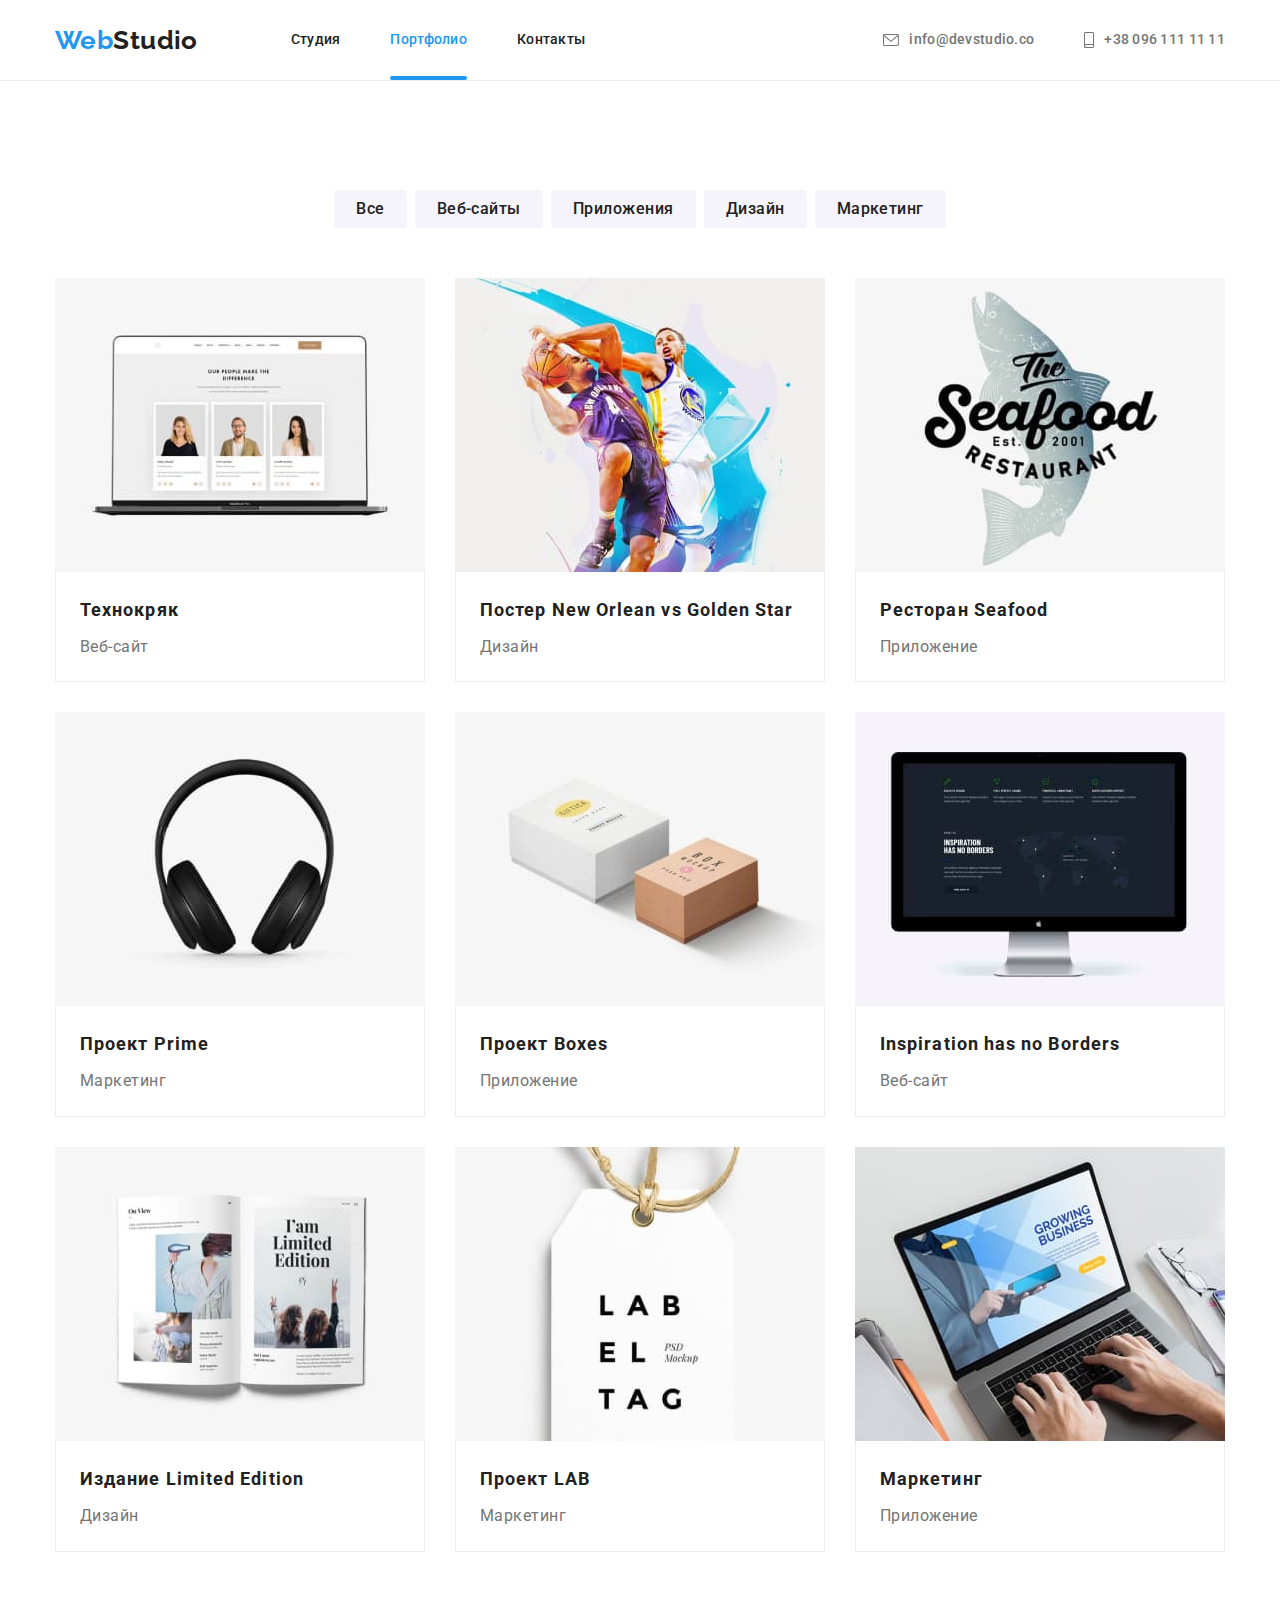
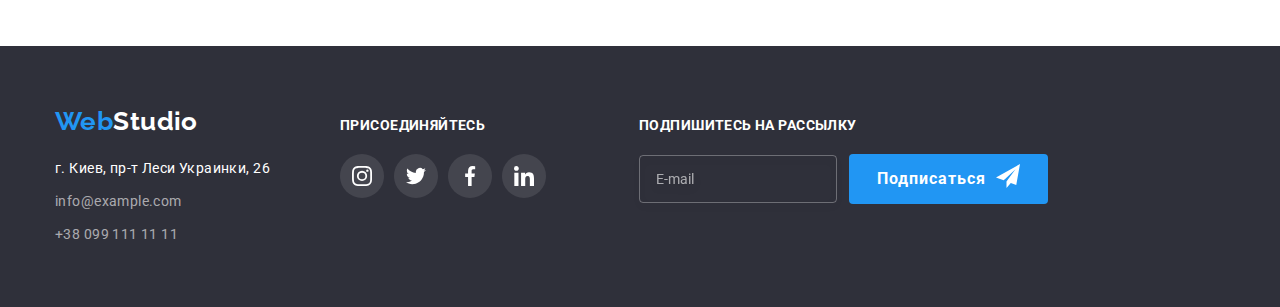
==== commit 54e09219: "внесено правки до дз" ====
--- a/portfolio.html
+++ b/portfolio.html
@@ -154,22 +154,22 @@
                   <picture>
                     <source
                       srcset="
-                        ./images/portfolio/laptop.jpg   1x,
-                        /images/portfolio/laptop-2x.jpg 2x
-                      "
-                      media="(min-width:1200px)"
-                    />
-                    <source
-                      srcset="
-                        /images/portfolio/tablet/laptop.jpg   1x,
-                        images/portfolio/tablet/laptop-2x.jpg 2x
-                      "
-                      media="(min-width:768px)"
-                    />
-                    <source
-                      srcset="
-                        images/portfolio/mob/laptop.jpg    1x,
-                        images/portfolio/mob/laptop-2x.jpg 2x
+                        ./images/portfolio/laptop.jpg 1x,
+                        ./images/portfolio/laptop-2x.jpg 2x
+                      "
+                      media="(min-width:1200px)"
+                    />
+                    <source
+                      srcset="
+                        ./images/portfolio/tablet/laptop.jpg 1x,
+                        ./images/portfolio/tablet/laptop-2x.jpg 2x
+                      "
+                      media="(min-width:768px)"
+                    />
+                    <source
+                      srcset="
+                        ./images/portfolio/mob/laptop.jpg 1x,
+                        ./images/portfolio/mob/laptop-2x.jpg 2x
                       "
                       media="(min-width:320px)"
                     />
@@ -201,22 +201,22 @@
                   <picture>
                     <source
                       srcset="
-                        ./images/portfolio/basketballer.jpg   1x,
-                        /images/portfolio/basketballer-2x.jpg 2x
-                      "
-                      media="(min-width:1200px)"
-                    />
-                    <source
-                      srcset="
-                        /images/portfolio/tablet/basketballer.jpg   1x,
-                        images/portfolio/tablet/basketballer-2x.jpg 2x
-                      "
-                      media="(min-width:768px)"
-                    />
-                    <source
-                      srcset="
-                        images/portfolio/mob/basketballer.jpg    1x,
-                        images/portfolio/mob/basketballer-2x.jpg 2x
+                        ./images/portfolio/basketballer.jpg 1x,
+                        ./images/portfolio/basketballer-2x.jpg 2x
+                      "
+                      media="(min-width:1200px)"
+                    />
+                    <source
+                      srcset="
+                        ./images/portfolio/tablet/basketballer.jpg 1x,
+                        ./images/portfolio/tablet/basketballer-2x.jpg 2x
+                      "
+                      media="(min-width:768px)"
+                    />
+                    <source
+                      srcset="
+                        ./images/portfolio/mob/basketballer.jpg 1x,
+                        ./images/portfolio/mob/basketballer-2x.jpg 2x
                       "
                       media="(min-width:320px)"
                     />
@@ -250,22 +250,22 @@
                   <picture>
                     <source
                       srcset="
-                        ./images/portfolio/seafood.jpg   1x,
-                        /images/portfolio/seafood-2x.jpg 2x
-                      "
-                      media="(min-width:1200px)"
-                    />
-                    <source
-                      srcset="
-                        /images/portfolio/tablet/seafood.jpg   1x,
-                        images/portfolio/tablet/seafood-2x.jpg 2x
-                      "
-                      media="(min-width:768px)"
-                    />
-                    <source
-                      srcset="
-                        images/portfolio/mob/seafood.jpg    1x,
-                        images/portfolio/mob/seafood-2x.jpg 2x
+                        ./images/portfolio/seafood.jpg 1x,
+                        ./images/portfolio/seafood-2x.jpg 2x
+                      "
+                      media="(min-width:1200px)"
+                    />
+                    <source
+                      srcset="
+                        ./images/portfolio/tablet/seafood.jpg 1x,
+                        ./images/portfolio/tablet/seafood-2x.jpg 2x
+                      "
+                      media="(min-width:768px)"
+                    />
+                    <source
+                      srcset="
+                        ./images/portfolio/mob/seafood.jpg 1x,
+                        ./images/portfolio/mob/seafood-2x.jpg 2x
                       "
                       media="(min-width:320px)"
                     />
@@ -297,22 +297,22 @@
                   <picture>
                     <source
                       srcset="
-                        ./images/portfolio/headphones.jpg   1x,
-                        /images/portfolio/headphones-2x.jpg 2x
-                      "
-                      media="(min-width:1200px)"
-                    />
-                    <source
-                      srcset="
-                        /images/portfolio/tablet/headphones.jpg   1x,
-                        images/portfolio/tablet/headphones-2x.jpg 2x
-                      "
-                      media="(min-width:768px)"
-                    />
-                    <source
-                      srcset="
-                        images/portfolio/mob/headphones.jpg    1x,
-                        images/portfolio/mob/headphones-2x.jpg 2x
+                        ./images/portfolio/headphones.jpg 1x,
+                        ./images/portfolio/headphones-2x.jpg 2x
+                      "
+                      media="(min-width:1200px)"
+                    />
+                    <source
+                      srcset="
+                        ./images/portfolio/tablet/headphones.jpg 1x,
+                        ./images/portfolio/tablet/headphones-2x.jpg 2x
+                      "
+                      media="(min-width:768px)"
+                    />
+                    <source
+                      srcset="
+                        ./images/portfolio/mob/headphones.jpg 1x,
+                        ./images/portfolio/mob/headphones-2x.jpg 2x
                       "
                       media="(min-width:320px)"
                     />
@@ -344,22 +344,22 @@
                   <picture>
                     <source
                       srcset="
-                        ./images/portfolio/boxes.jpg   1x,
-                        /images/portfolio/boxes-2x.jpg 2x
-                      "
-                      media="(min-width:1200px)"
-                    />
-                    <source
-                      srcset="
-                        /images/portfolio/tablet/boxes.jpg   1x,
-                        images/portfolio/tablet/boxes-2x.jpg 2x
-                      "
-                      media="(min-width:768px)"
-                    />
-                    <source
-                      srcset="
-                        images/portfolio/mob/boxes.jpg    1x,
-                        images/portfolio/mob/boxes-2x.jpg 2x
+                        ./images/portfolio/boxes.jpg 1x,
+                        ./images/portfolio/boxes-2x.jpg 2x
+                      "
+                      media="(min-width:1200px)"
+                    />
+                    <source
+                      srcset="
+                        ./images/portfolio/tablet/boxes.jpg 1x,
+                        ./images/portfolio/tablet/boxes-2x.jpg 2x
+                      "
+                      media="(min-width:768px)"
+                    />
+                    <source
+                      srcset="
+                        ./images/portfolio/mob/boxes.jpg 1x,
+                        ./images/portfolio/mob/boxes-2x.jpg 2x
                       "
                       media="(min-width:320px)"
                     />
@@ -391,22 +391,22 @@
                   <picture>
                     <source
                       srcset="
-                        ./images/portfolio/monitor.jpg   1x,
-                        /images/portfolio/monitor-2x.jpg 2x
-                      "
-                      media="(min-width:1200px)"
-                    />
-                    <source
-                      srcset="
-                        /images/portfolio/tablet/monitor.jpg   1x,
-                        images/portfolio/tablet/monitor-2x.jpg 2x
-                      "
-                      media="(min-width:768px)"
-                    />
-                    <source
-                      srcset="
-                        images/portfolio/mob/monitor.jpg    1x,
-                        images/portfolio/mob/monitor-2x.jpg 2x
+                        ./images/portfolio/monitor.jpg 1x,
+                        ./images/portfolio/monitor-2x.jpg 2x
+                      "
+                      media="(min-width:1200px)"
+                    />
+                    <source
+                      srcset="
+                        ./images/portfolio/tablet/monitor.jpg 1x,
+                        ./images/portfolio/tablet/monitor-2x.jpg 2x
+                      "
+                      media="(min-width:768px)"
+                    />
+                    <source
+                      srcset="
+                        ./images/portfolio/mob/monitor.jpg 1x,
+                        ./images/portfolio/mob/monitor-2x.jpg 2x
                       "
                       media="(min-width:320px)"
                     />
@@ -438,22 +438,22 @@
                   <picture>
                     <source
                       srcset="
-                        ./images/portfolio/magazine.jpg   1x,
-                        /images/portfolio/magazine-2x.jpg 2x
-                      "
-                      media="(min-width:1200px)"
-                    />
-                    <source
-                      srcset="
-                        /images/portfolio/tablet/magazine.jpg   1x,
-                        images/portfolio/tablet/magazine-2x.jpg 2x
-                      "
-                      media="(min-width:768px)"
-                    />
-                    <source
-                      srcset="
-                        images/portfolio/mob/magazine.jpg    1x,
-                        images/portfolio/mob/magazine-2x.jpg 2x
+                        ./images/portfolio/magazine.jpg 1x,
+                        ./images/portfolio/magazine-2x.jpg 2x
+                      "
+                      media="(min-width:1200px)"
+                    />
+                    <source
+                      srcset="
+                        ./images/portfolio/tablet/magazine.jpg 1x,
+                        ./images/portfolio/tablet/magazine-2x.jpg 2x
+                      "
+                      media="(min-width:768px)"
+                    />
+                    <source
+                      srcset="
+                        ./images/portfolio/mob/magazine.jpg 1x,
+                        ./images/portfolio/mob/magazine-2x.jpg 2x
                       "
                       media="(min-width:320px)"
                     />
@@ -485,22 +485,22 @@
                   <picture>
                     <source
                       srcset="
-                        ./images/portfolio/label.jpg   1x,
-                        /images/portfolio/label-2x.jpg 2x
-                      "
-                      media="(min-width:1200px)"
-                    />
-                    <source
-                      srcset="
-                        /images/portfolio/tablet/label.jpg   1x,
-                        images/portfolio/tablet/label-2x.jpg 2x
-                      "
-                      media="(min-width:768px)"
-                    />
-                    <source
-                      srcset="
-                        images/portfolio/mob/label.jpg    1x,
-                        images/portfolio/mob/label-2x.jpg 2x
+                        ./images/portfolio/label.jpg 1x,
+                        ./images/portfolio/label-2x.jpg 2x
+                      "
+                      media="(min-width:1200px)"
+                    />
+                    <source
+                      srcset="
+                        ./images/portfolio/tablet/label.jpg 1x,
+                        ./images/portfolio/tablet/label-2x.jpg 2x
+                      "
+                      media="(min-width:768px)"
+                    />
+                    <source
+                      srcset="
+                        ./images/portfolio/mob/label.jpg 1x,
+                        ./images/portfolio/mob/label-2x.jpg 2x
                       "
                       media="(min-width:320px)"
                     />
@@ -532,22 +532,22 @@
                   <picture>
                     <source
                       srcset="
-                        ./images/portfolio/hands.jpg   1x,
-                        /images/portfolio/hands-2x.jpg 2x
-                      "
-                      media="(min-width:1200px)"
-                    />
-                    <source
-                      srcset="
-                        /images/portfolio/tablet/hands.jpg   1x,
-                        images/portfolio/tablet/hands-2x.jpg 2x
-                      "
-                      media="(min-width:768px)"
-                    />
-                    <source
-                      srcset="
-                        images/portfolio/mob/hands.jpg    1x,
-                        images/portfolio/mob/hands-2x.jpg 2x
+                        ./images/portfolio/hands.jpg 1x,
+                        ./images/portfolio/hands-2x.jpg 2x
+                      "
+                      media="(min-width:1200px)"
+                    />
+                    <source
+                      srcset="
+                        ./images/portfolio/tablet/hands.jpg 1x,
+                        ./images/portfolio/tablet/hands-2x.jpg 2x
+                      "
+                      media="(min-width:768px)"
+                    />
+                    <source
+                      srcset="
+                        ./images/portfolio/mob/hands.jpg 1x,
+                        ./images/portfolio/mob/hands-2x.jpg 2x
                       "
                       media="(min-width:320px)"
                     />
--- a/css/main.min.css
+++ b/css/main.min.css
@@ -1 +1 @@
-@import"https://fonts.googleapis.com/css2?family=Raleway:ital,wght@0,700;1,700&family=Roboto:wght@400;500;700;900&display=swap";.subscribe__btn,.form__btn,.hero__button{display:inline-block;border-radius:4px;border:none;cursor:pointer;letter-spacing:.06em;font-size:16px;line-height:1.87;background-color:#2196f3;color:#fff;transition:box-shadow 250ms cubic-bezier(0.4, 0, 0.2, 1)}.subscribe__btn:focus,.form__btn:focus,.hero__button:focus,.subscribe__btn:hover,.form__btn:hover,.hero__button:hover{box-shadow:0px 4px 4px rgba(0,0,0,.15)}.client__link,.network__link,.network,.skills__card{display:flex;align-items:center;justify-content:center}h1,h2,h3,p{margin:0;padding:0}img{height:auto;max-width:100%;width:100%;display:block}a{text-decoration:none}.container{max-width:480px;padding-left:15px;padding-right:15px;margin:0 auto}@media screen and (min-width: 768px){.container{max-width:768px}}@media screen and (min-width: 1200px){.container{max-width:1200px}}.visually-hidden{position:absolute;white-space:nowrap;width:1px;height:1px;overflow:hidden;border:0;padding:0;clip:rect(0 0 0 0);-webkit-clip-path:inset(50%);clip-path:inset(50%);margin:-1px}.backdrop.is-hidden{opacity:0;pointer-events:none;visibility:hidden}.section{padding:60px 0}@media screen and (min-width: 1200px){.section{padding:94px 0}}.caption-section{color:#212121;font-weight:700;font-size:28px;line-height:1.18;text-align:center}@media screen and (min-width: 1200px){.caption-section{font-weight:700;font-size:36px;line-height:1.17;text-align:center}}.footer-title{text-transform:uppercase;color:#fff;line-height:1.14;font-weight:700}.list{list-style:none;margin:0;padding:0}.logo{display:block;color:#2196f3;font-family:Raleway,sans-serif;font-weight:700;font-size:24px;line-height:1.17}.logo--footer{margin-bottom:20px}@media screen and (min-width: 1200px){.logo{font-size:26px;line-height:1.19}}.logo__part{color:#212121}.logo__part--footer{color:#fff}.page-header{background-color:#fff;border-bottom:1px solid #ececec;position:relative}@media screen and (min-width: 768px){.page-header__container{display:flex;justify-content:center;align-items:center}}.nav{display:flex;justify-content:space-between;align-items:center}.nav__list{display:none}@media screen and (min-width: 768px){.nav{justify-content:center}.nav__list{display:flex;margin-left:88px}}@media screen and (min-width: 1200px){.nav__list{margin-left:93px}}.nav__item:not(:last-child){margin-right:50px}.nav__link{color:#212121;font-weight:500;font-size:14px;line-height:1.14;letter-spacing:.02em;display:block;padding-top:32px;padding-bottom:32px;transition:color 250ms cubic-bezier(0.4, 0, 0.2, 1)}.nav__link:hover,.nav__link:focus{color:#2196f3}@media screen and (min-width: 768px){.nav__link--current{position:relative;color:#2196f3}.nav__link--current::after{display:block;content:" ";width:100%;height:4px;background-color:#2196f3;border-radius:2px;position:absolute;bottom:0;left:0}}.contacts{display:none}@media screen and (min-width: 768px){.contacts{display:block;margin-left:84px}.contacts__item:not(:last-child){margin-bottom:10px}}@media screen and (min-width: 768px)and (min-width: 1200px){.contacts__item:not(:last-child){margin-bottom:0px}}@media screen and (min-width: 1200px){.contacts{margin-left:auto;margin-right:0px;display:flex}.contacts__item+.contacts__item{margin-left:50px}}.contacts__link{display:flex;align-items:center;color:#757575;font-weight:500;font-size:14px;line-height:1.14;letter-spacing:.02em;transition:color 250ms cubic-bezier(0.4, 0, 0.2, 1)}.contacts__link:hover,.contacts__link:focus{color:#2196f3}.contacts__icon{fill:currentColor;margin-right:10px}.hero{max-width:480px;margin-left:auto;margin-right:auto;padding-top:118px;padding-bottom:118px;background-color:#2f303a;background-image:linear-gradient(to right, rgba(47, 48, 58, 0.4), rgba(47, 48, 58, 0.4)),url(../images/headermob.jpg);background-repeat:no-repeat;background-size:cover;background-position:center;text-align:center}@media(min-device-pixel-ratio: 2),(-webkit-min-device-pixel-ratio: 2),(min-resolution: 192dpi),(min-resolution: 2dppx){.hero{background-image:linear-gradient(to right, rgba(47, 48, 58, 0.4), rgba(47, 48, 58, 0.4)),url(../images/headermob-2x.jpg)}}@media screen and (min-width: 768px){.hero{max-width:768px;background-image:linear-gradient(to right, rgba(47, 48, 58, 0.4), rgba(47, 48, 58, 0.4)),url(../images/headertab.jpg)}}@media screen and (min-width: 768px)and (min-device-pixel-ratio: 2),screen and (min-width: 768px)and (-webkit-min-device-pixel-ratio: 2),screen and (min-width: 768px)and (min-resolution: 192dpi),screen and (min-width: 768px)and (min-resolution: 2dppx){.hero{background-image:linear-gradient(to right, rgba(47, 48, 58, 0.4), rgba(47, 48, 58, 0.4)),url(../images/headertab-2x.jpg)}}@media screen and (min-width: 1200px){.hero{background-image:linear-gradient(to right, rgba(47, 48, 58, 0.4), rgba(47, 48, 58, 0.4)),url(../images/headerdesk.jpg);padding-top:200px;padding-bottom:200px;max-width:1600px}}@media screen and (min-width: 1200px)and (min-device-pixel-ratio: 2),screen and (min-width: 1200px)and (-webkit-min-device-pixel-ratio: 2),screen and (min-width: 1200px)and (min-resolution: 192dpi),screen and (min-width: 1200px)and (min-resolution: 2dppx){.hero{background-image:linear-gradient(to right, rgba(47, 48, 58, 0.4), rgba(47, 48, 58, 0.4)),url(../images/headerdesk\ 2x.jpg)}}.hero__title{color:#fff;font-weight:900;font-size:26px;line-height:1.61;text-transform:uppercase;letter-spacing:.06em;max-width:360px;margin:0 auto}@media screen and (min-width: 1200px){.hero__title{font-size:44px;line-height:1.36;max-width:696px}}.hero__button{margin-top:30px;padding:10px 32px}.skills{padding-bottom:60px}@media screen and (min-width: 768px){.skills__list{margin:-15px;display:flex;flex-wrap:wrap}}@media screen and (min-width: 1200px){.skills{padding-top:89px;padding-bottom:0px}.skills__list{margin:0px;flex-wrap:nowrap}}.skills__item{max-width:450px}@media screen and (min-width: 768px){.skills__item{max-width:calc((100% - 60px)/2);margin:15px}}@media screen and (min-width: 1200px){.skills__item{max-width:270px;margin:0px}}@media screen and (min-width: 1200px){.skills__item:not(:last-child){margin-right:30px;margin-bottom:0px}}.skills__card{max-width:450px;height:120px;margin-bottom:30px;background-color:#f5f4fa;border-radius:4px}.skills__title{color:#212121;font-weight:500;font-size:14px;line-height:1.17;text-transform:uppercase;text-align:center}@media screen and (min-width: 1200px){.skills__title{text-align:left}}.skills__text{width:100%;margin-top:10px}.work{display:none}@media screen and (min-width: 1200px){.work{display:block}}.work__list{display:flex;gap:30px}.work__item{position:relative}.work__text{font-weight:700;line-height:1.14;text-align:center;text-transform:uppercase;color:#fff;padding-top:27px;padding-bottom:27px;height:70px;width:100%;background-color:rgba(47,48,58,.8);position:absolute;bottom:0}.team{background-color:#f5f4fa}.team__list{margin-top:30px}@media screen and (min-width: 768px){.team__list{display:flex;flex-wrap:wrap;gap:30px}}.team__item{max-width:450px}@media screen and (min-width: 768px){.team__item{width:calc((100% - 30px)/2)}}@media screen and (min-width: 1200px){.team__item{width:calc((100% - 90px)/4)}}.team__item:not(:last-child){margin-bottom:30px}@media screen and (min-width: 1200px){.team__item:not(:last-child){margin-bottom:0px}}.worker{background-color:#fff;border-radius:0px 0px 4px 4px;transition:box-shadow 250ms cubic-bezier(0.4, 0, 0.2, 1)}.worker:hover,.worker:focus{box-shadow:0px 1px 3px rgba(0,0,0,.12),0px 1px 1px rgba(0,0,0,.14),0px 2px 1px rgba(0,0,0,.2)}.worker__field{text-align:center;padding-top:30px;padding-bottom:30px}.worker__name{color:#212121;font-weight:500;font-size:16px;line-height:1.19}.worker__job{font-size:16px;line-height:1.19;margin-top:10px}.network{padding-left:32px;padding-right:32px;margin-top:16px}.network__item:not(:last-child){margin-right:10px}.network__link{width:44px;height:44px;border-radius:50px;background-color:#fff;color:#afb1b8;transition:background-color 250ms cubic-bezier(0.4, 0, 0.2, 1),color 250ms cubic-bezier(0.4, 0, 0.2, 1)}.network__link:hover,.network__link:focus{background-color:#2196f3;color:#fff}.network__icon{fill:currentColor}.client{display:flex;flex-wrap:wrap;margin-left:-15px;margin-right:-15px}@media screen and (min-width: 1200px){.client{flex-wrap:nowrap;margin-top:50px;margin-left:0px;margin-right:0px}}.client__item{width:calc((100% - 60px)/2);margin-top:30px;margin-left:15px;margin-right:15px}@media screen and (min-width: 768px){.client__item{width:calc((100% - 90px)/3)}}@media screen and (min-width: 1200px){.client__item{margin-top:0px;margin-left:0px;margin-right:0px}.client__item:not(:last-child){margin-right:30px}}.client__link{width:100%;height:92px;border:1px solid #afb1b8;border-radius:4px;color:#afb1b8;transition:border-color 250ms cubic-bezier(0.4, 0, 0.2, 1),color 250ms cubic-bezier(0.4, 0, 0.2, 1)}.client__link:hover,.client__link:focus{border-color:#2196f3;color:#2196f3}.client__icon{fill:currentColor}@media screen and (min-width: 768px){.filter{text-align:center;margin-bottom:15px}}@media screen and (min-width: 1200px){.filter{display:flex;align-items:center;justify-content:center;margin-bottom:50px}}.filter__item{display:inline-block}.filter__item:last-child{margin-top:15px;margin-bottom:40px}@media screen and (min-width: 768px){.filter__item:last-child{margin-top:0px;margin-bottom:0px}}.filter__item:not(:last-child){margin-right:8px}@media screen and (min-width: 1200px){.filter__item{display:block}.filter__item:last-child{margin-top:0px;margin-bottom:0px}}.filter__btn{font-weight:500;font-size:16px;line-height:1.6;text-align:center;letter-spacing:.03em;color:#212121;background-color:#f5f4fa;border-radius:4px;cursor:pointer;border-color:#f5f4fa;border:none;padding:6px 22px;transition:color 250ms cubic-bezier(0.4, 0, 0.2, 1),background-color 250ms cubic-bezier(0.4, 0, 0.2, 1),border-color 250ms cubic-bezier(0.4, 0, 0.2, 1),box-shadow 250ms cubic-bezier(0.4, 0, 0.2, 1)}.filter__btn:hover,.filter__btn:focus{color:#fff;background-color:#2196f3;border-color:#2196f3;box-shadow:0px 3px 1px rgba(0,0,0,.1),0px 1px 2px rgba(0,0,0,.08),0px 2px 2px rgba(0,0,0,.12)}@media screen and (min-width: 768px){.project__list{display:flex;flex-wrap:wrap;margin:-15px}}@media screen and (min-width: 1200px){.project__list{margin:0px}}.project__item{max-width:450px;transition:box-shadow 250ms cubic-bezier(0.4, 0, 0.2, 1)}@media screen and (min-width: 767px){.project__item{width:calc((100% - 60px)/2);margin:15px}}@media screen and (min-width: 1200px){.project__item{margin:0px 30px 30px 0px;width:calc((100% - 60px)/3)}.project__item:nth-child(3n){margin-right:0}.project__item:nth-last-child(-n+3){margin-bottom:0}}.project__link{display:block;transition:box-shadow 250ms cubic-bezier(0.4, 0, 0.2, 1)}.project__link:hover,.project__link:focus{box-shadow:0px 1px 1px rgba(0,0,0,.12),0px 4px 4px rgba(0,0,0,.06),1px 4px 6px rgba(0,0,0,.16)}.project__thumb{position:absolute;bottom:-1px;left:0;width:100%;height:100%;background-color:rgba(33,150,243,.9);transition:transform 250ms cubic-bezier(0.4, 0, 0.2, 1);transform:translateY(100%)}.project__link:hover .project__thumb,.project__link:focus .project__thumb{transform:translateY(0%)}.project__wraper{background-color:#fff;border-style:solid;border-color:#eee;border-top-width:0px;border-bottom:1px solid #eee;border-left:1px solid #eee;border-right:1px solid #eee;padding-top:20px;padding-bottom:20px;padding-left:24px}.project__overlay{position:relative;overflow:hidden}.project__description{font-size:18px;line-height:1.55;color:#fff;text-align:left;padding:63px 24px}.project__title{font-weight:700;font-size:18px;line-height:2;letter-spacing:.06em;color:#212121}.project__text{font-size:16px;line-height:1.87;letter-spacing:.03em;color:#757575;margin-top:4px}.backdrop{position:fixed;top:0;bottom:0;left:0;right:0;background-color:rgba(0,0,0,.2);opacity:1;transition:all 250ms cubic-bezier(0.4, 0, 0.2, 1);z-index:20;overflow-y:scroll}.backdrop.is-hidden .modal{transform:translate(-50%, -50%) scale(0.9)}.modal{transform:scale(1);max-width:450px;width:100%;max-height:100vh;background-color:#fff;box-shadow:0px 1px 3px rgba(0,0,0,.12),0px 1px 1px rgba(0,0,0,.14),0px 2px 1px rgba(0,0,0,.2);border-radius:4px;padding:40px;position:absolute;top:50%;left:50%;transform:translate(-50%, -50%) scale(1)}@media screen and (min-width: 1200px){.modal{max-width:528px;max-height:581px}}.modal__btn{display:flex;border-radius:50px;position:absolute;right:8px;top:8px;width:30px;height:30px;cursor:pointer;justify-content:center;align-items:center;border:1px solid rgba(0,0,0,.1);background-color:#fff;color:#000;transition:color 250ms cubic-bezier(0.4, 0, 0.2, 1)}.modal__btn:hover,.modal__btn:focus{color:#2196f3}.modal__icon{fill:currentColor}.form__title{font-weight:700;font-size:20px;line-height:1.15;text-align:center;color:#212121;margin-bottom:12px}.form__title::first-letter{text-transform:uppercase}.form__wrapper{display:flex;flex-direction:column}.form__wrapper:not(:last-child){margin-bottom:10px}.form__icon-wrapper{position:relative}.form__input{border:1px solid rgba(33,33,33,.2);border-radius:4px;height:40px;width:100%;padding-left:42px;outline:rgba(0,0,0,0);transition:border 250ms cubic-bezier(0.4, 0, 0.2, 1)}.form__input:focus{border:1px solid #2196f3}.form__icon{position:absolute;top:50%;left:12px;transform:translatey(-50%);fill:#000;transition:fill 250ms cubic-bezier(0.4, 0, 0.2, 1)}.form__input:focus~.form__icon{fill:#2196f3}.form__label{line-height:1.17;margin-bottom:4px;letter-spacing:.01em;font-size:12px;color:#757575}.form__textarea{border:1px solid rgba(33,33,33,.2);border-radius:4px;height:120px;width:100%;padding:12px 16px;resize:none;outline:rgba(0,0,0,0);transition:border 250ms cubic-bezier(0.4, 0, 0.2, 1)}.form__textarea:focus{border:1px solid #2196f3}.form__textarea::-moz-placeholder{color:rgba(117,117,117,.5)}.form__textarea:-ms-input-placeholder{color:rgba(117,117,117,.5)}.form__textarea::placeholder{color:rgba(117,117,117,.5)}.checkbox{display:flex;justify-content:center;margin-top:20px}.checkbox__icon{border:1.7px solid #000;border-radius:4px;margin-right:8px;transition:border 250ms cubic-bezier(0.4, 0, 0.2, 1)}.checkbox__input{position:absolute;width:1px;height:1px;margin:-1px;bottom:0;padding:0;clip:rect(0 0 0 0);overflow:hidden}.checkbox__input:checked+.checkbox__label .checkbox__icon{background-color:#2196f3;border:1.7px solid #2196f3}.checkbox__label{font-size:12px;line-height:1.7;display:flex;align-items:center;color:#757575}@media screen and (min-width: 1200px){.checkbox__label{font-size:14px}}.checkbox__link{text-decoration:underline;color:#2196f3}.form__btn{display:flex;font-weight:700;padding:10px 55px;margin-top:30px;margin-left:auto;margin-right:auto}.footer{background-color:#2f303a;padding-top:60px;padding-bottom:60px;font-style:normal}@media screen and (min-width: 768px){.footer__container{display:flex;flex-wrap:wrap}}@media screen and (min-width: 1200px){.footer__container{flex-wrap:nowrap;align-items:baseline}}.footer__item{text-align:center;margin-bottom:60px}@media screen and (min-width: 768px){.footer__item{margin-left:76px}}@media screen and (min-width: 1200px){.footer__item{margin-bottom:0px;margin-left:76px;text-align:left}}.address_list{font-style:normal;line-height:1.71;letter-spacing:.03em}.address__item{display:block}.address__item:not(:last-child){margin-bottom:8px}@media screen and (min-width: 768px){.address__item:not(:last-child){margin-bottom:9px}}.address__link{color:rgba(255,255,255,.6);transition:color 250ms cubic-bezier(0.4, 0, 0.2, 1);font-style:normal}.address__link:hover,.address__link:focus{color:#2196f3}.address__link--color{color:#fff}.join{display:flex;flex-direction:column;align-items:center;margin-bottom:60px}@media screen and (min-width: 768px){.join{margin-left:165px}}@media screen and (min-width: 1200px){.join{margin-left:70px;align-items:flex-start;margin-bottom:0px}}.social{display:flex;margin-top:20px}.social__items:not(:last-child){margin-right:10px}.social__link{display:flex;justify-content:center;align-items:center;width:44px;height:44px;border-radius:50px;background:rgba(255,255,255,.1);color:#fff;transition:background-color 250ms cubic-bezier(0.4, 0, 0.2, 1)}.social__link:hover,.social__link:focus{background-color:#2196f3}.social__icon{fill:currentColor}.subscribe{text-align:center}@media screen and (min-width: 768px){.subscribe{width:100%}}.subscribe__form{display:flex;flex-direction:column;align-items:center;margin-top:20px;width:100%}@media screen and (min-width: 1200px){.subscribe{margin-left:93px}.subscribe__form{flex-direction:row}}.subscribe__icon{margin-left:10px}.subscribe__input{border:1px solid rgba(255,255,255,.3);filter:drop-shadow(0px 4px 4px rgba(0, 0, 0, 0.15));border-radius:4px;width:inherit;margin-bottom:20px;padding-top:15px;padding-bottom:15px;padding-left:16px;background-color:inherit;color:#fff}.subscribe__input::-moz-placeholder{color:rgba(255,255,255,.6)}.subscribe__input:-ms-input-placeholder{color:rgba(255,255,255,.6)}.subscribe__input::placeholder{color:rgba(255,255,255,.6)}@media screen and (min-width: 768px){.subscribe__input{max-width:450px;width:100%}}@media screen and (min-width: 1200px){.subscribe__input{margin-bottom:0px;max-width:358px;width:100%}}.subscribe__btn{display:flex;border-radius:4px;padding:10px 28px}@media screen and (min-width: 1200px){.subscribe__btn{margin-left:12px}}.menu-container{display:none;position:fixed;top:0%;left:0;height:100vh;padding-left:40px;padding-bottom:48px;padding-top:48px;width:100%;background-color:#fff}.menu-container.is-open{display:flex;flex-direction:column}@media screen and (min-width: 767px){.menu-container{display:none}}.nav__button{display:inline-flex;border:none;background-color:rgba(0,0,0,0);cursor:pointer;padding:0;padding-top:10px;padding-bottom:10px;z-index:2;color:#212121}.nav__button:active,.nav__button:focus{color:#2196f3}.nav__button .icon-cross{display:none}.nav__button .icon-menu,.nav__button .icon-cross{fill:currentColor}@media screen and (min-width: 767px){.nav__button{display:none}}.nav__button.is-open .icon-cross{display:block}.nav__button.is-open .icon-menu{display:none}.mb-nav__link{color:#212121;font-weight:500;font-size:40px;line-height:1.175;letter-spacing:.02em;transition:color 250ms cubic-bezier(0.4, 0, 0.2, 1)}.mb-nav__link:hover,.mb-nav__link:focus{color:#2196f3}.mb-nav__item:not(:last-child){margin-bottom:32px}.mb-contacts{margin-top:auto;margin-bottom:64px}.mb-contacts__link{color:#757575;font-weight:500;font-size:34px;line-height:1.17;letter-spacing:.02em;transition:color 250ms cubic-bezier(0.4, 0, 0.2, 1)}.mb-contacts__link:hover,.mb-contacts__link:focus{color:#2196f3}.mb-networks{display:flex}.mb-networks__link{color:#757575;font-weight:500;font-size:18px;line-height:1.22;letter-spacing:.02em;transition:color 250ms cubic-bezier(0.4, 0, 0.2, 1)}.mb-networks__link:hover,.mb-networks__link:focus{color:#2196f3}.mb-contacts__item+.mb-contacts__item{margin-top:32px}.mb-networks__link{color:#2196f3}.mb-networks__item:not(:last-child){position:relative;margin-right:20px}.mb-networks__item:not(:last-child)::after{display:block;content:" ";width:1px;height:100%;background-color:#212121;border-radius:1px;position:absolute;bottom:0;right:-10px}body{background-color:#fff;font-family:Roboto,sans-serif;color:#757575;letter-spacing:.03em;font-size:14px;line-height:1.71}/*# sourceMappingURL=main.min.css.map */+@import"https://fonts.googleapis.com/css2?family=Raleway:ital,wght@0,700;1,700&family=Roboto:wght@400;500;700;900&display=swap";.subscribe__btn,.form__btn,.hero__button{display:inline-block;border-radius:4px;border:none;cursor:pointer;letter-spacing:.06em;font-size:16px;font-weight:700;line-height:1.87;background-color:#2196f3;color:#fff;transition:box-shadow 250ms cubic-bezier(0.4, 0, 0.2, 1)}.subscribe__btn:focus,.form__btn:focus,.hero__button:focus,.subscribe__btn:hover,.form__btn:hover,.hero__button:hover{box-shadow:0px 4px 4px rgba(0,0,0,.15)}.client__link,.network__link,.network,.skills__card{display:flex;align-items:center;justify-content:center}h1,h2,h3,p{margin:0;padding:0}img{height:auto;max-width:100%;width:100%;display:block}a{text-decoration:none}.container{max-width:480px;padding-left:15px;padding-right:15px;margin:0 auto}@media screen and (min-width: 768px){.container{max-width:768px}}@media screen and (min-width: 1200px){.container{max-width:1200px}}.visually-hidden{position:absolute;white-space:nowrap;width:1px;height:1px;overflow:hidden;border:0;padding:0;clip:rect(0 0 0 0);-webkit-clip-path:inset(50%);clip-path:inset(50%);margin:-1px}.backdrop.is-hidden{opacity:0;pointer-events:none;visibility:hidden}.section{padding:60px 0}@media screen and (min-width: 1200px){.section{padding:94px 0}}.caption-section{color:#212121;font-weight:700;font-size:28px;line-height:1.18;text-align:center}@media screen and (min-width: 1200px){.caption-section{font-weight:700;font-size:36px;line-height:1.17;text-align:center}}.footer-title{text-transform:uppercase;color:#fff;line-height:1.14;font-weight:700}.list{list-style:none;margin:0;padding:0}.logo{display:block;color:#2196f3;font-family:Raleway,sans-serif;font-weight:700;font-size:24px;line-height:1.17}.logo--footer{margin-bottom:20px}@media screen and (min-width: 1200px){.logo{font-size:26px;line-height:1.19}}.logo__part{color:#212121}.logo__part--footer{color:#fff}.page-header{background-color:#fff;border-bottom:1px solid #ececec;position:relative}@media screen and (min-width: 768px){.page-header__container{display:flex;justify-content:center;align-items:center}}.nav{display:flex;justify-content:space-between;align-items:center}.nav__list{display:none}@media screen and (min-width: 768px){.nav{justify-content:center}.nav__list{display:flex;margin-left:88px}}@media screen and (min-width: 1200px){.nav__list{margin-left:93px}}.nav__item:not(:last-child){margin-right:50px}.nav__link{color:#212121;font-weight:500;font-size:14px;line-height:1.14;letter-spacing:.02em;display:block;padding-top:32px;padding-bottom:32px;transition:color 250ms cubic-bezier(0.4, 0, 0.2, 1)}.nav__link:hover,.nav__link:focus{color:#2196f3}@media screen and (min-width: 768px){.nav__link--current{position:relative;color:#2196f3}.nav__link--current::after{display:block;content:" ";width:100%;height:4px;background-color:#2196f3;border-radius:2px;position:absolute;bottom:0;left:0}}.contacts{display:none}@media screen and (min-width: 768px){.contacts{display:block;margin-left:84px}.contacts__item:not(:last-child){margin-bottom:10px}}@media screen and (min-width: 768px)and (min-width: 1200px){.contacts__item:not(:last-child){margin-bottom:0px}}@media screen and (min-width: 1200px){.contacts{margin-left:auto;margin-right:0px;display:flex}.contacts__item+.contacts__item{margin-left:50px}}.contacts__link{display:flex;align-items:center;color:#757575;font-weight:500;font-size:14px;line-height:1.14;letter-spacing:.02em;transition:color 250ms cubic-bezier(0.4, 0, 0.2, 1)}.contacts__link:hover,.contacts__link:focus{color:#2196f3}.contacts__icon{fill:currentColor;margin-right:10px}.hero{max-width:480px;margin-left:auto;margin-right:auto;padding-top:118px;padding-bottom:118px;background-color:#2f303a;background-image:linear-gradient(to right, rgba(47, 48, 58, 0.4), rgba(47, 48, 58, 0.4)),url(../images/headermob.jpg);background-repeat:no-repeat;background-size:cover;background-position:center;text-align:center}@media(min-device-pixel-ratio: 2),(-webkit-min-device-pixel-ratio: 2),(min-resolution: 192dpi),(min-resolution: 2dppx){.hero{background-image:linear-gradient(to right, rgba(47, 48, 58, 0.4), rgba(47, 48, 58, 0.4)),url(../images/headermob-2x.jpg)}}@media screen and (min-width: 768px){.hero{max-width:768px;background-image:linear-gradient(to right, rgba(47, 48, 58, 0.4), rgba(47, 48, 58, 0.4)),url(../images/headertab.jpg)}}@media screen and (min-width: 768px)and (min-device-pixel-ratio: 2),screen and (min-width: 768px)and (-webkit-min-device-pixel-ratio: 2),screen and (min-width: 768px)and (min-resolution: 192dpi),screen and (min-width: 768px)and (min-resolution: 2dppx){.hero{background-image:linear-gradient(to right, rgba(47, 48, 58, 0.4), rgba(47, 48, 58, 0.4)),url(../images/headertab-2x.jpg)}}@media screen and (min-width: 1200px){.hero{background-image:linear-gradient(to right, rgba(47, 48, 58, 0.4), rgba(47, 48, 58, 0.4)),url(../images/headerdesk.jpg);padding-top:200px;padding-bottom:200px;max-width:1600px}}@media screen and (min-width: 1200px)and (min-device-pixel-ratio: 2),screen and (min-width: 1200px)and (-webkit-min-device-pixel-ratio: 2),screen and (min-width: 1200px)and (min-resolution: 192dpi),screen and (min-width: 1200px)and (min-resolution: 2dppx){.hero{background-image:linear-gradient(to right, rgba(47, 48, 58, 0.4), rgba(47, 48, 58, 0.4)),url(../images/headerdesk\ 2x.jpg)}}.hero__title{color:#fff;font-weight:900;font-size:26px;line-height:1.61;text-transform:uppercase;letter-spacing:.06em;max-width:360px;margin:0 auto}@media screen and (min-width: 1200px){.hero__title{font-size:44px;line-height:1.36;max-width:696px}}.hero__button{margin-top:30px;padding:10px 32px}.skills{padding-bottom:60px}@media screen and (min-width: 768px){.skills__list{margin:-15px;display:flex;flex-wrap:wrap}}@media screen and (min-width: 1200px){.skills{padding-top:89px;padding-bottom:0px}.skills__list{margin:0px;flex-wrap:nowrap}}.skills__item{max-width:450px}.skills__item:not(:last-child){margin-bottom:30px}@media screen and (min-width: 767px){.skills__item:not(:last-child){margin-bottom:0}}@media screen and (min-width: 768px){.skills__item{max-width:calc((100% - 60px)/2);margin:15px}}@media screen and (min-width: 1200px){.skills__item{max-width:270px;margin:0px}}@media screen and (min-width: 1200px){.skills__item:not(:last-child){margin-right:30px;margin-bottom:0px}}.skills__card{max-width:450px;height:120px;margin-bottom:30px;background-color:#f5f4fa;border-radius:4px}.skills__title{color:#212121;font-weight:500;font-size:14px;line-height:1.17;text-transform:uppercase;text-align:center}@media screen and (min-width: 1200px){.skills__title{text-align:left}}.skills__text{width:100%;margin-top:10px}.work{display:none}@media screen and (min-width: 1200px){.work{display:block}}.work__list{margin-top:50px;display:flex;gap:30px}.work__item{position:relative}.work__text{font-weight:700;line-height:1.14;text-align:center;text-transform:uppercase;color:#fff;padding-top:27px;padding-bottom:27px;height:70px;width:100%;background-color:rgba(47,48,58,.8);position:absolute;bottom:0}.team{background-color:#f5f4fa}.team__list{margin-top:30px}@media screen and (min-width: 768px){.team__list{display:flex;flex-wrap:wrap;margin-top:50px;gap:30px}}@media screen and (min-width: 1200px){.team__list{gap:30px}}.team__item{max-width:450px}@media screen and (min-width: 768px){.team__item{width:calc((100% - 30px)/2)}}@media screen and (min-width: 1200px){.team__item{width:calc((100% - 90px)/4)}}.team__item:not(:last-child){margin-bottom:30px}@media screen and (min-width: 768px){.team__item:not(:last-child){margin-bottom:0px}}.worker{background-color:#fff;border-radius:0px 0px 4px 4px;transition:box-shadow 250ms cubic-bezier(0.4, 0, 0.2, 1);box-shadow:0px 1px 3px rgba(0,0,0,.12),0px 1px 1px rgba(0,0,0,.14),0px 2px 1px rgba(0,0,0,.2)}.worker__field{text-align:center;padding-top:30px;padding-bottom:30px}.worker__name{color:#212121;font-weight:500;font-size:16px;line-height:1.19}.worker__job{font-size:16px;line-height:1.19;margin-top:10px}.network{padding-left:32px;padding-right:32px;margin-top:16px}.network__item:not(:last-child){margin-right:10px}.network__link{width:44px;height:44px;border-radius:50px;background-color:#fff;color:#afb1b8;transition:background-color 250ms cubic-bezier(0.4, 0, 0.2, 1),color 250ms cubic-bezier(0.4, 0, 0.2, 1)}.network__link:hover,.network__link:focus{background-color:#2196f3;color:#fff}.network__icon{fill:currentColor}.client{display:flex;flex-wrap:wrap;margin-left:-15px;margin-right:-15px}@media screen and (min-width: 768px){.client{margin-top:50px}}@media screen and (min-width: 1200px){.client{flex-wrap:nowrap;margin-left:0px;margin-right:0px}}.client__item{width:calc((100% - 60px)/2);margin-top:30px;margin-left:15px;margin-right:15px}@media screen and (min-width: 768px){.client__item{width:calc((100% - 90px)/3);margin-top:0px}.client__item:nth-child(n+4){margin-top:30px}}@media screen and (min-width: 1200px){.client__item{margin-left:0px;margin-right:0px}.client__item:not(:last-child){margin-right:30px}.client__item:nth-child(n+4){margin-top:0px}}.client__link{width:100%;height:92px;border:1px solid #afb1b8;border-radius:4px;color:#afb1b8;transition:border-color 250ms cubic-bezier(0.4, 0, 0.2, 1),color 250ms cubic-bezier(0.4, 0, 0.2, 1)}.client__link:hover,.client__link:focus{border-color:#2196f3;color:#2196f3}.client__icon{fill:currentColor}.filter{margin-bottom:40px;margin-top:-15px}@media screen and (min-width: 768px){.filter{text-align:center;margin-bottom:30px;margin-top:0px}}@media screen and (min-width: 1200px){.filter{display:flex;align-items:center;justify-content:center;margin-bottom:50px}}.filter__item{display:inline-block;margin-top:15px}.filter__item:not(:last-child){margin-right:8px}@media screen and (min-width: 1200px){.filter__item{display:block}.filter__item:last-child{margin-bottom:0px}}.filter__btn{font-weight:500;font-size:16px;line-height:1.6;text-align:center;letter-spacing:.03em;color:#212121;background-color:#f5f4fa;border-radius:4px;cursor:pointer;border-color:#f5f4fa;border:none;padding:6px 22px;transition:color 250ms cubic-bezier(0.4, 0, 0.2, 1),background-color 250ms cubic-bezier(0.4, 0, 0.2, 1),border-color 250ms cubic-bezier(0.4, 0, 0.2, 1),box-shadow 250ms cubic-bezier(0.4, 0, 0.2, 1)}.filter__btn:hover,.filter__btn:focus{color:#fff;background-color:#2196f3;border-color:#2196f3;box-shadow:0px 3px 1px rgba(0,0,0,.1),0px 1px 2px rgba(0,0,0,.08),0px 2px 2px rgba(0,0,0,.12)}@media screen and (min-width: 768px){.project__list{display:flex;flex-wrap:wrap;margin:-15px}}.project__item{max-width:450px;transition:box-shadow 250ms cubic-bezier(0.4, 0, 0.2, 1)}@media screen and (min-width: 767px){.project__item{margin:15px}}.project__item:not(:last-child){margin-bottom:30px}@media screen and (min-width: 767px){.project__item:not(:last-child){margin-bottom:15px}}@media screen and (min-width: 767px){.project__item{width:calc((100% - 60px)/2)}}@media screen and (min-width: 1200px){.project__item{width:calc((100% - 90px)/3)}}.project__link{display:block;transition:box-shadow 250ms cubic-bezier(0.4, 0, 0.2, 1)}.project__link:hover,.project__link:focus{box-shadow:0px 1px 1px rgba(0,0,0,.12),0px 4px 4px rgba(0,0,0,.06),1px 4px 6px rgba(0,0,0,.16)}.project__thumb{position:absolute;bottom:-1px;left:0;width:100%;height:100%;background-color:rgba(33,150,243,.9);transition:transform 250ms cubic-bezier(0.4, 0, 0.2, 1);transform:translateY(100%)}.project__link:hover .project__thumb,.project__link:focus .project__thumb{transform:translateY(0%)}.project__wraper{background-color:#fff;border-style:solid;border-color:#eee;border-top-width:0px;border-bottom:1px solid #eee;border-left:1px solid #eee;border-right:1px solid #eee;padding-top:20px;padding-bottom:20px;padding-left:24px}.project__overlay{position:relative;overflow:hidden}.project__description{font-size:18px;line-height:1.55;color:#fff;text-align:left;padding:63px 24px}.project__title{font-weight:700;font-size:18px;line-height:2;letter-spacing:.06em;color:#212121}.project__text{font-size:16px;line-height:1.87;letter-spacing:.03em;color:#757575;margin-top:4px}.backdrop{position:fixed;top:0;bottom:0;left:0;right:0;background-color:rgba(0,0,0,.2);opacity:1;transition:all 250ms cubic-bezier(0.4, 0, 0.2, 1);z-index:20;overflow-y:scroll}.backdrop.is-hidden .modal{transform:translate(-50%, -50%) scale(0.9)}.modal{transform:scale(1);max-width:450px;width:100%;max-height:100vh;background-color:#fff;box-shadow:0px 1px 3px rgba(0,0,0,.12),0px 1px 1px rgba(0,0,0,.14),0px 2px 1px rgba(0,0,0,.2);border-radius:4px;padding:40px;position:absolute;top:50%;left:50%;transform:translate(-50%, -50%) scale(1)}@media screen and (min-width: 1200px){.modal{max-width:528px;max-height:581px}}.modal__btn{display:flex;border-radius:50px;position:absolute;right:8px;top:8px;width:30px;height:30px;cursor:pointer;justify-content:center;align-items:center;border:1px solid rgba(0,0,0,.1);background-color:#fff;color:#000;transition:color 250ms cubic-bezier(0.4, 0, 0.2, 1)}.modal__btn:hover,.modal__btn:focus{color:#2196f3}.modal__icon{fill:currentColor}.form__title{font-weight:700;font-size:20px;line-height:1.15;text-align:center;color:#212121;margin-bottom:12px}.form__title::first-letter{text-transform:uppercase}.form__wrapper{display:flex;flex-direction:column}.form__wrapper:not(:last-child){margin-bottom:10px}.form__icon-wrapper{position:relative}.form__input{border:1px solid rgba(33,33,33,.2);border-radius:4px;height:40px;width:100%;padding-left:42px;outline:rgba(0,0,0,0);transition:border 250ms cubic-bezier(0.4, 0, 0.2, 1)}.form__input:focus{border:1px solid #2196f3}.form__icon{position:absolute;top:50%;left:12px;transform:translatey(-50%);fill:#000;transition:fill 250ms cubic-bezier(0.4, 0, 0.2, 1)}.form__input:focus~.form__icon{fill:#2196f3}.form__label{line-height:1.17;margin-bottom:4px;letter-spacing:.01em;font-size:12px;color:#757575}.form__textarea{border:1px solid rgba(33,33,33,.2);border-radius:4px;height:120px;width:100%;padding:12px 16px;resize:none;outline:rgba(0,0,0,0);transition:border 250ms cubic-bezier(0.4, 0, 0.2, 1)}.form__textarea:focus{border:1px solid #2196f3}.form__textarea::-moz-placeholder{color:rgba(117,117,117,.5)}.form__textarea:-ms-input-placeholder{color:rgba(117,117,117,.5)}.form__textarea::placeholder{color:rgba(117,117,117,.5)}.checkbox{display:flex;justify-content:center;margin-top:20px}.checkbox__icon{border:1.7px solid #000;border-radius:4px;margin-right:8px;transition:border 250ms cubic-bezier(0.4, 0, 0.2, 1)}.checkbox__input{position:absolute;width:1px;height:1px;margin:-1px;bottom:0;padding:0;clip:rect(0 0 0 0);overflow:hidden}.checkbox__input:checked+.checkbox__label .checkbox__icon{background-color:#2196f3;border:1.7px solid #2196f3}.checkbox__label{font-size:12px;line-height:1.7;display:flex;align-items:center;color:#757575}@media screen and (min-width: 1200px){.checkbox__label{font-size:14px}}.checkbox__link{text-decoration:underline;color:#2196f3}.form__btn{display:flex;font-weight:700;padding:10px 55px;margin-top:30px;margin-left:auto;margin-right:auto}.footer{background-color:#2f303a;padding-top:60px;padding-bottom:60px;font-style:normal}@media screen and (min-width: 768px){.footer__container{display:flex;flex-wrap:wrap}}@media screen and (min-width: 1200px){.footer__container{flex-wrap:nowrap;align-items:baseline}}.footer__item{text-align:center;margin-bottom:60px}@media screen and (min-width: 768px){.footer__item{margin-left:76px}}@media screen and (min-width: 1200px){.footer__item{margin-bottom:0px;margin-left:0px;text-align:left}}.address_list{font-style:normal;line-height:1.71;letter-spacing:.03em}.address__item{display:block}.address__item:not(:last-child){margin-bottom:8px}@media screen and (min-width: 768px){.address__item:not(:last-child){margin-bottom:9px}}.address__link{color:rgba(255,255,255,.6);transition:color 250ms cubic-bezier(0.4, 0, 0.2, 1);font-style:normal}.address__link:hover,.address__link:focus{color:#2196f3}.address__link--color{color:#fff}.join{display:flex;flex-direction:column;align-items:center;margin-bottom:60px}@media screen and (min-width: 768px){.join{margin-left:165px}}@media screen and (min-width: 1200px){.join{margin-left:70px;align-items:flex-start;margin-bottom:0px}}.social{display:flex;margin-top:20px}.social__items:not(:last-child){margin-right:10px}.social__link{display:flex;justify-content:center;align-items:center;width:44px;height:44px;border-radius:50px;background:rgba(255,255,255,.1);color:#fff;transition:background-color 250ms cubic-bezier(0.4, 0, 0.2, 1)}.social__link:hover,.social__link:focus{background-color:#2196f3}.social__icon{fill:currentColor}.subscribe{text-align:center}@media screen and (min-width: 768px){.subscribe{width:100%}}.subscribe__form{display:flex;flex-direction:column;align-items:center;margin-top:20px}@media screen and (min-width: 1200px){.subscribe{text-align:left;margin-left:93px;width:inherit}.subscribe__form{flex-direction:row}}.subscribe__icon{margin-left:10px}.subscribe__input{border:1px solid rgba(255,255,255,.3);filter:drop-shadow(0px 4px 4px rgba(0, 0, 0, 0.15));border-radius:4px;width:inherit;margin-bottom:20px;padding-top:15px;padding-bottom:15px;padding-left:16px;background-color:inherit;color:#fff}.subscribe__input::-moz-placeholder{color:rgba(255,255,255,.6)}.subscribe__input:-ms-input-placeholder{color:rgba(255,255,255,.6)}.subscribe__input::placeholder{color:rgba(255,255,255,.6)}@media screen and (min-width: 768px){.subscribe__input{max-width:450px;width:100%}}@media screen and (min-width: 1200px){.subscribe__input{margin-bottom:0px;max-width:358px;width:100%}}.subscribe__btn{display:flex;border-radius:4px;padding:10px 28px}@media screen and (min-width: 1200px){.subscribe__btn{margin-left:12px}}.menu-container{display:none;position:fixed;top:0%;left:0;height:100vh;padding-left:40px;padding-bottom:48px;padding-top:48px;width:100%;background-color:#fff}.menu-container.is-open{display:flex;flex-direction:column;z-index:97}@media screen and (min-width: 767px){.menu-container{display:none}}.nav__button{display:inline-flex;border:none;background-color:rgba(0,0,0,0);cursor:pointer;padding:0;padding-top:10px;padding-bottom:10px;z-index:99;color:#212121}.nav__button:active,.nav__button:focus{color:#2196f3}.nav__button .icon-cross{display:none}.nav__button .icon-menu,.nav__button .icon-cross{fill:currentColor}@media screen and (min-width: 767px){.nav__button{display:none}}.nav__button.is-open .icon-cross{display:block}.nav__button.is-open .icon-menu{display:none}.mb-nav__link{color:#212121;font-weight:500;font-size:40px;line-height:1.175;letter-spacing:.02em;transition:color 250ms cubic-bezier(0.4, 0, 0.2, 1)}.mb-nav__link:hover,.mb-nav__link:focus{color:#2196f3}.mb-nav__item:not(:last-child){margin-bottom:32px}.mb-contacts{margin-top:auto;margin-bottom:64px}.mb-contacts__link{color:#757575;font-weight:500;font-size:34px;line-height:1.17;letter-spacing:.02em;transition:color 250ms cubic-bezier(0.4, 0, 0.2, 1)}.mb-contacts__link:hover,.mb-contacts__link:focus{color:#2196f3}.mb-networks{display:flex}.mb-networks__link{color:#757575;font-weight:500;font-size:18px;line-height:1.22;letter-spacing:.02em;transition:color 250ms cubic-bezier(0.4, 0, 0.2, 1)}.mb-networks__link:hover,.mb-networks__link:focus{color:#2196f3}.mb-contacts__item+.mb-contacts__item{margin-top:32px}.mb-networks__link{color:#2196f3}.mb-networks__item:not(:last-child){position:relative;margin-right:20px}.mb-networks__item:not(:last-child)::after{display:block;content:" ";width:1px;height:100%;background-color:#212121;border-radius:1px;position:absolute;bottom:0;right:-10px}body{background-color:#fff;font-family:Roboto,sans-serif;color:#757575;letter-spacing:.03em;font-size:14px;line-height:1.71}/*# sourceMappingURL=main.min.css.map */